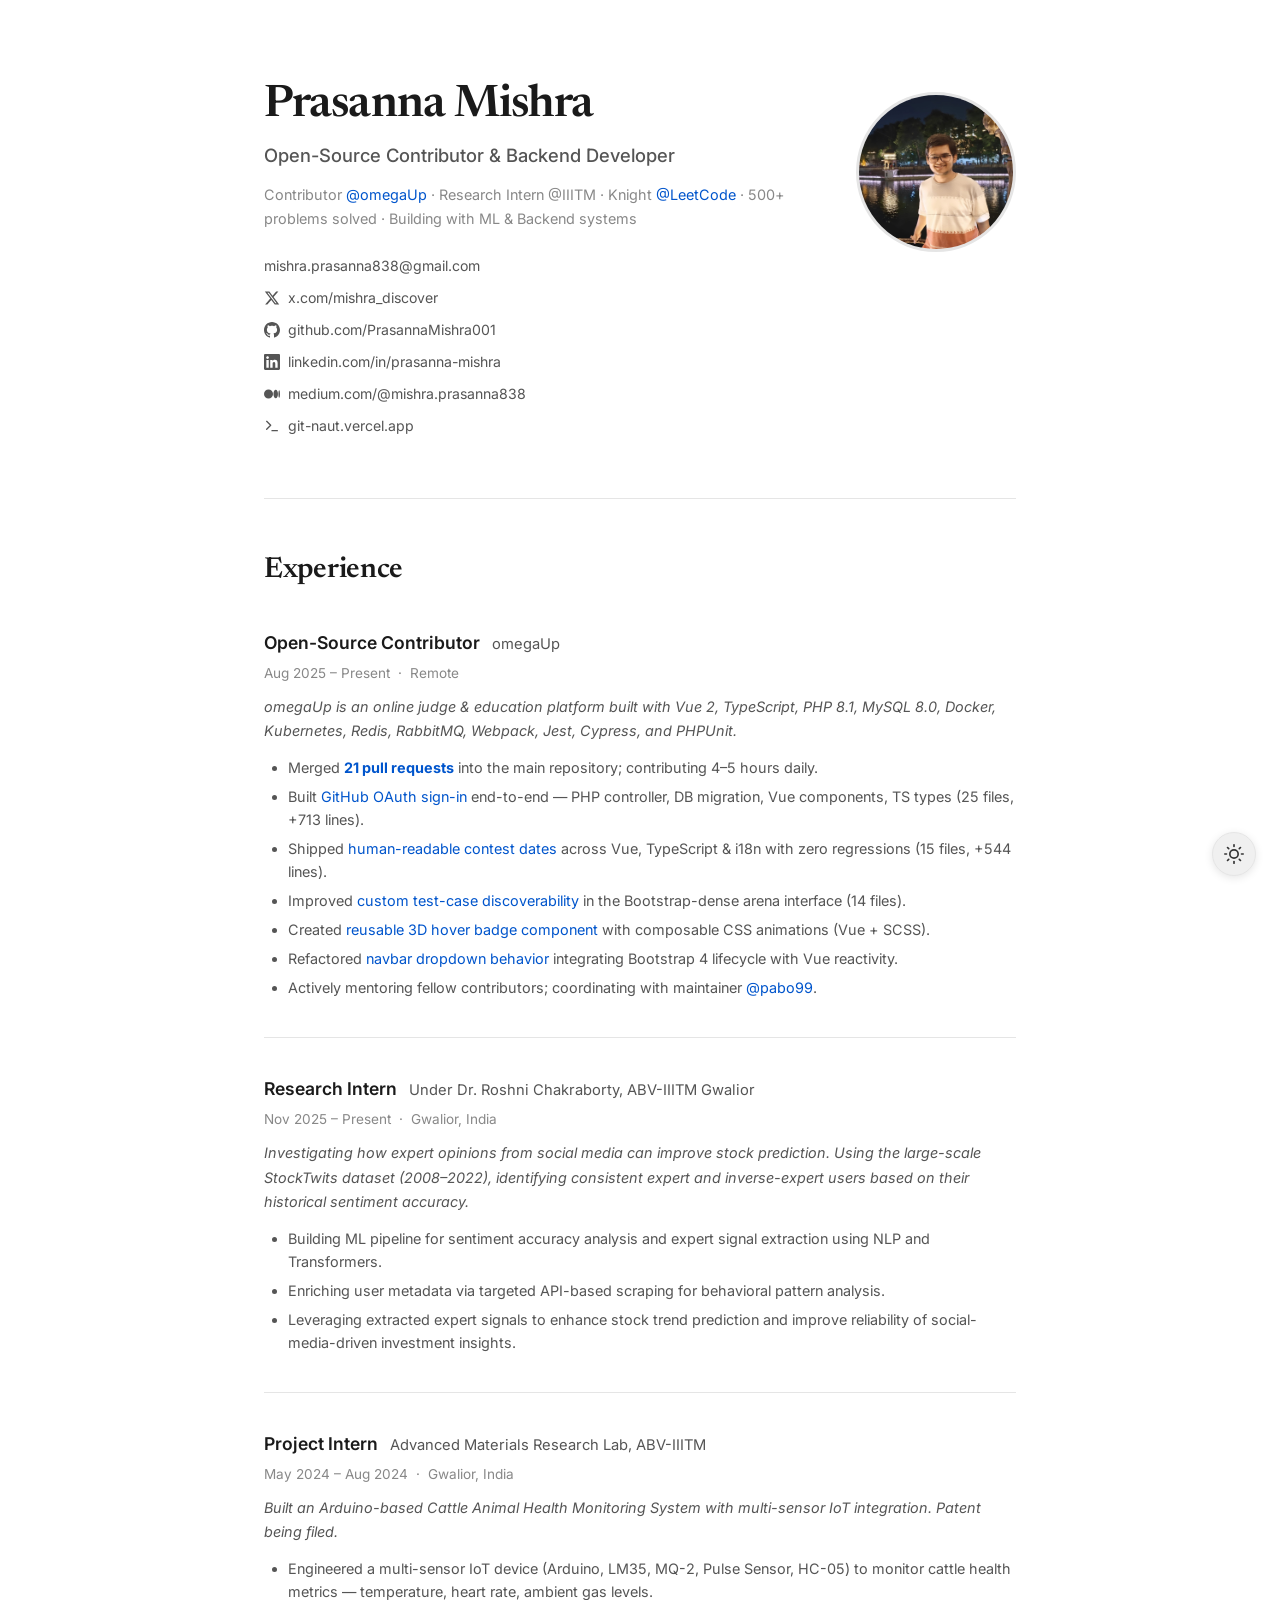
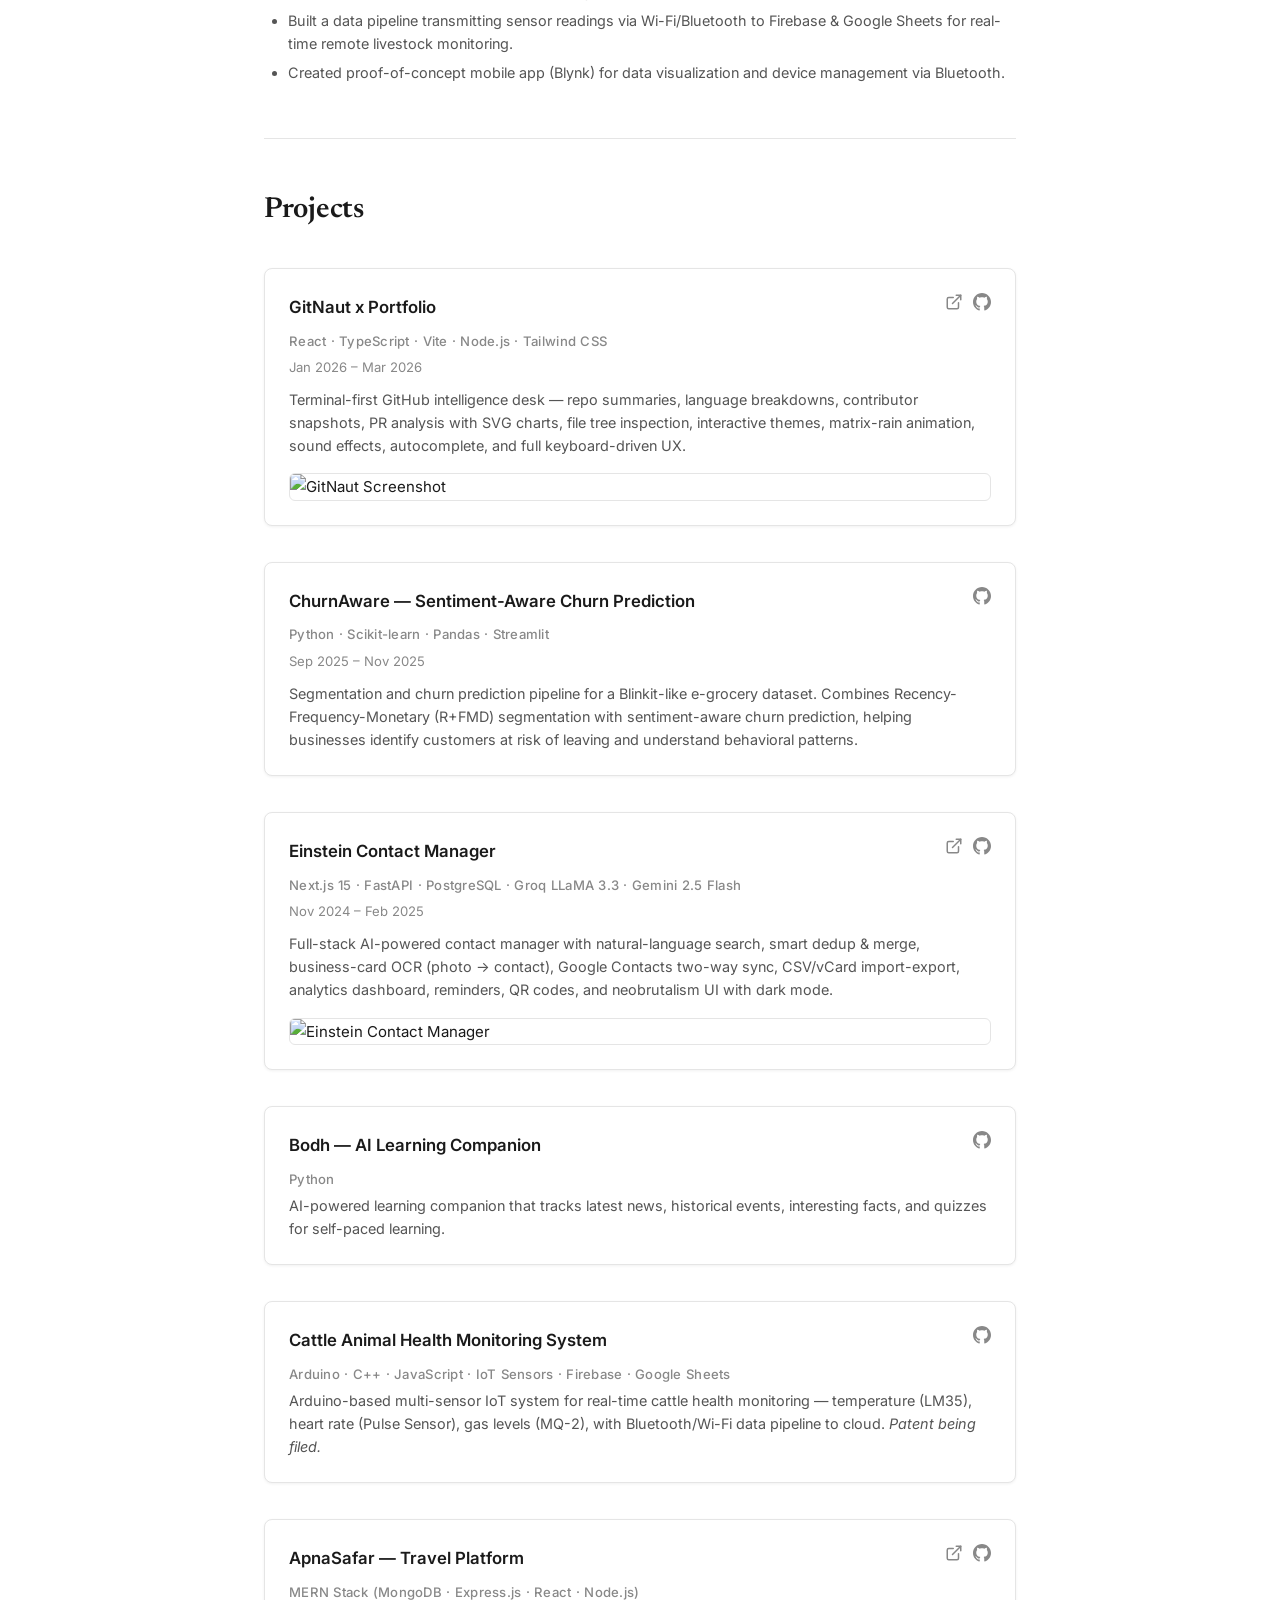
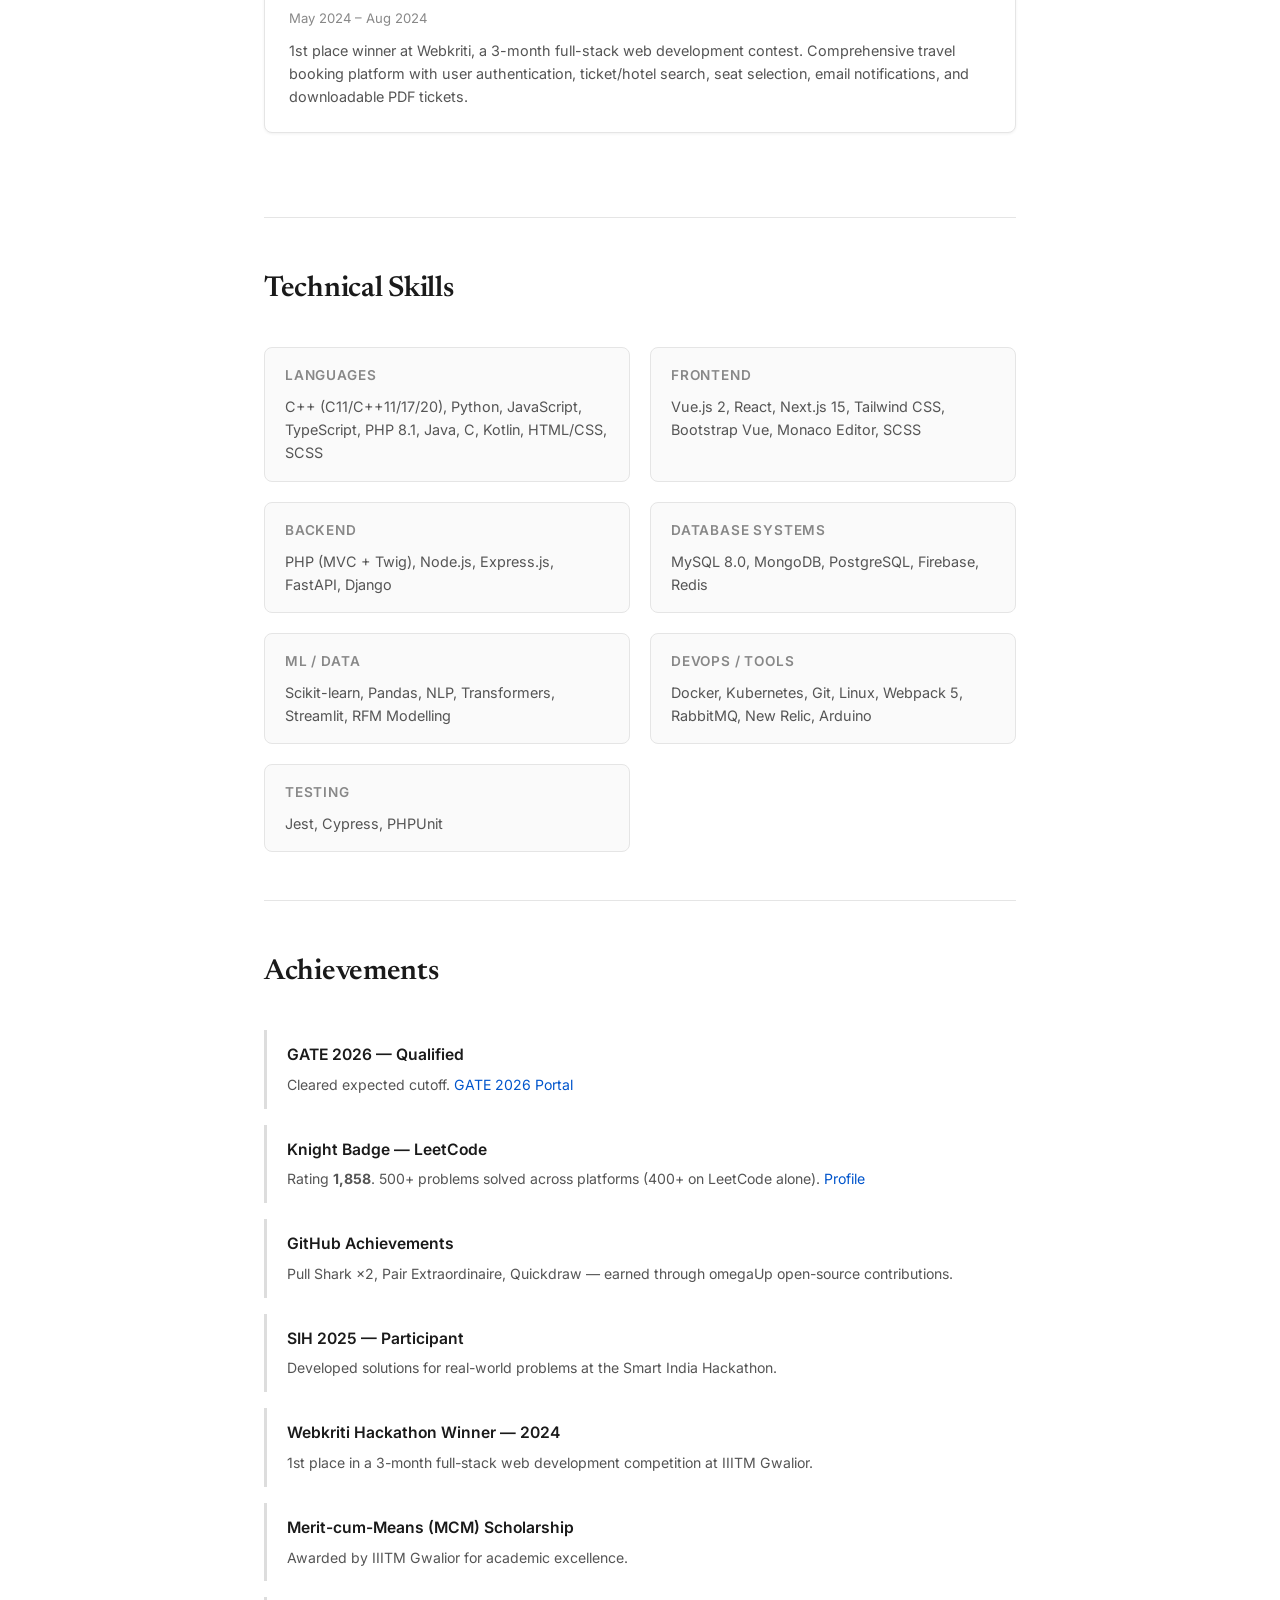
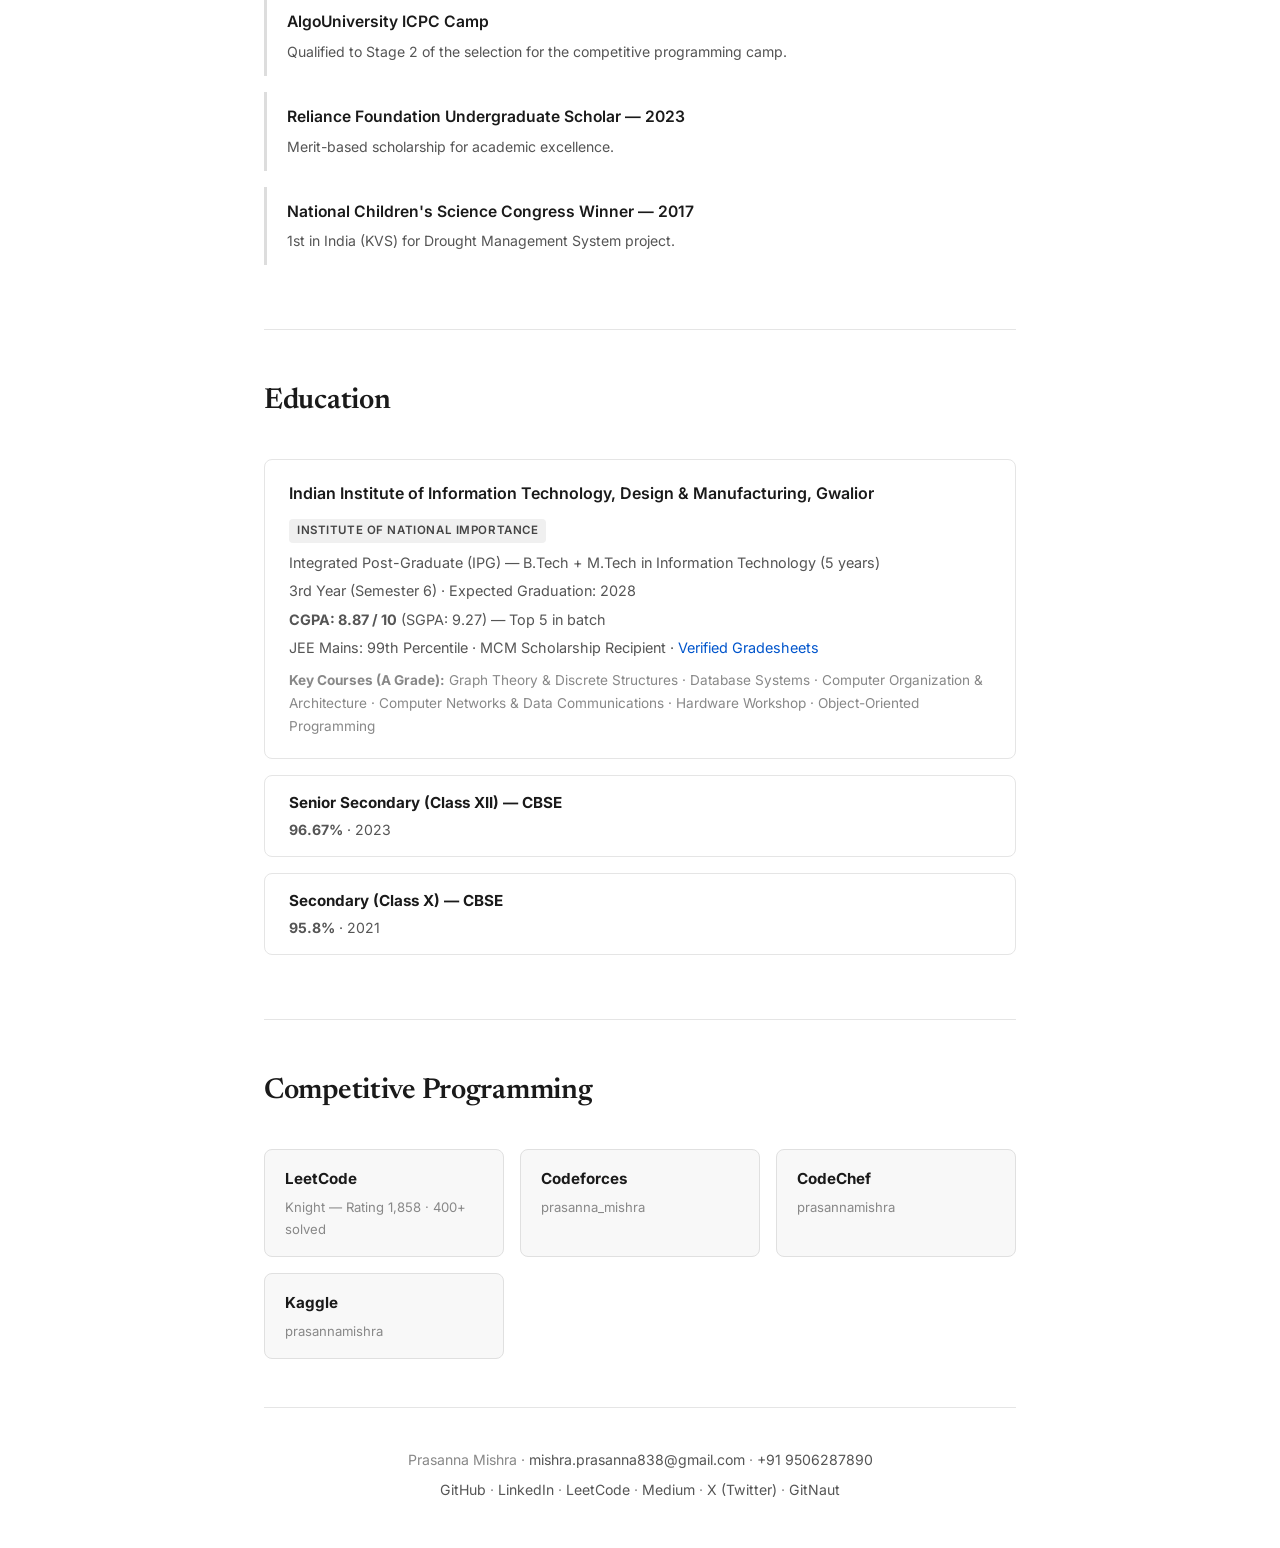
==== index.html @ 4767c463 "Initial commit — personal portfolio site with dark mode" ====
<!DOCTYPE html>
<html lang="en">
<head>
  <meta charset="UTF-8" />
  <meta name="viewport" content="width=device-width, initial-scale=1.0" />
  <title>Prasanna Mishra</title>
  <meta name="description" content="Prasanna Mishra — Open-Source Contributor @omegaUp · Backend & ML · IIITM Gwalior" />
  <meta name="author" content="Prasanna Mishra" />
  <meta property="og:title" content="Prasanna Mishra — Portfolio" />
  <meta property="og:description" content="Open-Source Contributor @omegaUp · Backend & ML · IIITM Gwalior" />
  <meta property="og:type" content="website" />
  <meta property="og:url" content="https://prasannamishra001.github.io/prasannamishra/" />
  <meta name="twitter:card" content="summary" />
  <link rel="icon" type="image/png" sizes="32x32" href="favicon-32.png" />
  <link rel="icon" type="image/png" sizes="256x256" href="favicon.png" />
  <link rel="apple-touch-icon" href="favicon.png" />
  <link rel="preconnect" href="https://fonts.googleapis.com" />
  <link rel="preconnect" href="https://fonts.gstatic.com" crossorigin />
  <link href="https://fonts.googleapis.com/css2?family=Inter:wght@400;500;600;700&family=Newsreader:ital,wght@0,400;0,500;0,600;1,400&display=swap" rel="stylesheet" />
  <link rel="stylesheet" href="style.css" />
</head>
<body>
  <!-- Dark Mode Toggle -->
  <button class="theme-toggle" id="themeToggle" aria-label="Toggle dark mode">
    <svg class="icon-sun" xmlns="http://www.w3.org/2000/svg" width="20" height="20" viewBox="0 0 24 24" fill="none" stroke="currentColor" stroke-width="2" stroke-linecap="round" stroke-linejoin="round"><circle cx="12" cy="12" r="5"/><line x1="12" y1="1" x2="12" y2="3"/><line x1="12" y1="21" x2="12" y2="23"/><line x1="4.22" y1="4.22" x2="5.64" y2="5.64"/><line x1="18.36" y1="18.36" x2="19.78" y2="19.78"/><line x1="1" y1="12" x2="3" y2="12"/><line x1="21" y1="12" x2="23" y2="12"/><line x1="4.22" y1="19.78" x2="5.64" y2="18.36"/><line x1="18.36" y1="5.64" x2="19.78" y2="4.22"/></svg>
    <svg class="icon-moon" xmlns="http://www.w3.org/2000/svg" width="20" height="20" viewBox="0 0 24 24" fill="none" stroke="currentColor" stroke-width="2" stroke-linecap="round" stroke-linejoin="round"><path d="M21 12.79A9 9 0 1 1 11.21 3 7 7 0 0 0 21 12.79z"/></svg>
  </button>

  <main class="container">
    <!-- ===== HERO ===== -->
    <section class="hero">
      <div class="hero-text">
        <h1>Prasanna Mishra</h1>
        <p class="hero-title">Open-Source Contributor &amp; Backend Developer</p>
        <p class="hero-tagline">
          Contributor <a href="https://github.com/omegaup/omegaup" target="_blank">@omegaUp</a> ·
          Research Intern @IIITM ·
          Knight <a href="https://leetcode.com/u/Prasanna_Mishra/" target="_blank">@LeetCode</a> ·
          500+ problems solved ·
          Building with ML &amp; Backend systems
        </p>
        <div class="hero-links">
          <a href="mailto:mishra.prasanna838@gmail.com" class="hero-link">mishra.prasanna838@gmail.com</a>
          <a href="https://x.com/mishra_discover" target="_blank" class="hero-link icon-link">
            <svg xmlns="http://www.w3.org/2000/svg" width="16" height="16" viewBox="0 0 24 24" fill="currentColor"><path d="M18.244 2.25h3.308l-7.227 8.26 8.502 11.24H16.17l-5.214-6.817L4.99 21.75H1.68l7.73-8.835L1.254 2.25H8.08l4.713 6.231zm-1.161 17.52h1.833L7.084 4.126H5.117z"/></svg>
            x.com/mishra_discover
          </a>
          <a href="https://github.com/PrasannaMishra001" target="_blank" class="hero-link icon-link">
            <svg xmlns="http://www.w3.org/2000/svg" width="16" height="16" viewBox="0 0 24 24" fill="currentColor"><path d="M12 0c-6.626 0-12 5.373-12 12 0 5.302 3.438 9.8 8.207 11.387.599.111.793-.261.793-.577v-2.234c-3.338.726-4.033-1.416-4.033-1.416-.546-1.387-1.333-1.756-1.333-1.756-1.089-.745.083-.729.083-.729 1.205.084 1.839 1.237 1.839 1.237 1.07 1.834 2.807 1.304 3.492.997.107-.775.418-1.305.762-1.604-2.665-.305-5.467-1.334-5.467-5.931 0-1.311.469-2.381 1.236-3.221-.124-.303-.535-1.524.117-3.176 0 0 1.008-.322 3.301 1.23.957-.266 1.983-.399 3.003-.404 1.02.005 2.047.138 3.006.404 2.291-1.552 3.297-1.23 3.297-1.23.653 1.653.242 2.874.118 3.176.77.84 1.235 1.911 1.235 3.221 0 4.609-2.807 5.624-5.479 5.921.43.372.823 1.102.823 2.222v3.293c0 .319.192.694.801.576 4.765-1.589 8.199-6.086 8.199-11.386 0-6.627-5.373-12-12-12z"/></svg>
            github.com/PrasannaMishra001
          </a>
          <a href="https://www.linkedin.com/in/prasanna-mishra-871269367" target="_blank" class="hero-link icon-link">
            <svg xmlns="http://www.w3.org/2000/svg" width="16" height="16" viewBox="0 0 24 24" fill="currentColor"><path d="M20.447 20.452h-3.554v-5.569c0-1.328-.027-3.037-1.852-3.037-1.853 0-2.136 1.445-2.136 2.939v5.667H9.351V9h3.414v1.561h.046c.477-.9 1.637-1.85 3.37-1.85 3.601 0 4.267 2.37 4.267 5.455v6.286zM5.337 7.433c-1.144 0-2.063-.926-2.063-2.065 0-1.138.92-2.063 2.063-2.063 1.14 0 2.064.925 2.064 2.063 0 1.139-.925 2.065-2.064 2.065zm1.782 13.019H3.555V9h3.564v11.452zM22.225 0H1.771C.792 0 0 .774 0 1.729v20.542C0 23.227.792 24 1.771 24h20.451C23.2 24 24 23.227 24 22.271V1.729C24 .774 23.2 0 22.222 0h.003z"/></svg>
            linkedin.com/in/prasanna-mishra
          </a>
          <a href="https://medium.com/@mishra.prasanna838" target="_blank" class="hero-link icon-link">
            <svg xmlns="http://www.w3.org/2000/svg" width="16" height="16" viewBox="0 0 24 24" fill="currentColor"><path d="M13.54 12a6.8 6.8 0 01-6.77 6.82A6.8 6.8 0 010 12a6.8 6.8 0 016.77-6.82A6.8 6.8 0 0113.54 12zm7.42 0c0 3.54-1.51 6.42-3.38 6.42-1.87 0-3.39-2.88-3.39-6.42s1.52-6.42 3.39-6.42 3.38 2.88 3.38 6.42M24 12c0 3.17-.53 5.75-1.19 5.75-.66 0-1.19-2.58-1.19-5.75s.53-5.75 1.19-5.75C23.47 6.25 24 8.83 24 12z"/></svg>
            medium.com/@mishra.prasanna838
          </a>
          <a href="https://git-naut.vercel.app/" target="_blank" class="hero-link icon-link">
            <svg xmlns="http://www.w3.org/2000/svg" width="16" height="16" viewBox="0 0 24 24" fill="none" stroke="currentColor" stroke-width="2" stroke-linecap="round" stroke-linejoin="round"><polyline points="4 17 10 11 4 5"/><line x1="12" y1="19" x2="20" y2="19"/></svg>
            git-naut.vercel.app
          </a>
        </div>
      </div>
      <img src="prasanna.jpeg" alt="Prasanna Mishra" class="hero-avatar" />
    </section>

    <!-- ===== EXPERIENCE ===== -->
    <section class="section" id="experience">
      <h2>Experience</h2>

      <div class="exp-card">
        <div class="exp-header">
          <h3>Open-Source Contributor</h3>
          <a href="https://github.com/omegaup/omegaup" target="_blank">omegaUp</a>
        </div>
        <p class="exp-meta">Aug 2025 – Present &nbsp;·&nbsp; Remote</p>
        <p class="exp-desc">omegaUp is an online judge &amp; education platform built with Vue 2, TypeScript, PHP 8.1, MySQL 8.0, Docker, Kubernetes, Redis, RabbitMQ, Webpack, Jest, Cypress, and PHPUnit.</p>
        <ul>
          <li>Merged <a href="https://github.com/omegaup/omegaup/pulls?q=is%3Apr+author%3APrasannaMishra001+is%3Aclosed" target="_blank"><strong>21 pull requests</strong></a> into the main repository; contributing 4–5 hours daily.</li>
          <li>Built <a href="https://github.com/omegaup/omegaup/pull/8794" target="_blank">GitHub OAuth sign-in</a> end-to-end — PHP controller, DB migration, Vue components, TS types (25 files, +713 lines).</li>
          <li>Shipped <a href="https://github.com/omegaup/omegaup/pull/8412" target="_blank">human-readable contest dates</a> across Vue, TypeScript &amp; i18n with zero regressions (15 files, +544 lines).</li>
          <li>Improved <a href="https://github.com/omegaup/omegaup/pull/8959" target="_blank">custom test-case discoverability</a> in the Bootstrap-dense arena interface (14 files).</li>
          <li>Created <a href="https://github.com/omegaup/omegaup/pull/8846" target="_blank">reusable 3D hover badge component</a> with composable CSS animations (Vue + SCSS).</li>
          <li>Refactored <a href="https://github.com/omegaup/omegaup/pull/8599" target="_blank">navbar dropdown behavior</a> integrating Bootstrap 4 lifecycle with Vue reactivity.</li>
          <li>Actively mentoring fellow contributors; coordinating with maintainer <a href="https://github.com/pabo99" target="_blank">@pabo99</a>.</li>
        </ul>
      </div>

      <div class="exp-card">
        <div class="exp-header">
          <h3>Research Intern</h3>
          <a href="https://www.iiitm.ac.in/index.php/en/component/splms/teacher/Roshni" target="_blank">Under Dr. Roshni Chakraborty, ABV-IIITM Gwalior</a>
        </div>
        <p class="exp-meta">Nov 2025 – Present &nbsp;·&nbsp; Gwalior, India</p>
        <p class="exp-desc">Investigating how expert opinions from social media can improve stock prediction. Using the large-scale StockTwits dataset (2008–2022), identifying consistent expert and inverse-expert users based on their historical sentiment accuracy.</p>
        <ul>
          <li>Building ML pipeline for sentiment accuracy analysis and expert signal extraction using NLP and Transformers.</li>
          <li>Enriching user metadata via targeted API-based scraping for behavioral pattern analysis.</li>
          <li>Leveraging extracted expert signals to enhance stock trend prediction and improve reliability of social-media-driven investment insights.</li>
        </ul>
      </div>

      <div class="exp-card">
        <div class="exp-header">
          <h3>Project Intern</h3>
          <span>Advanced Materials Research Lab, ABV-IIITM</span>
        </div>
        <p class="exp-meta">May 2024 – Aug 2024 &nbsp;·&nbsp; Gwalior, India</p>
        <p class="exp-desc">Built an Arduino-based Cattle Animal Health Monitoring System with multi-sensor IoT integration. <em>Patent being filed.</em></p>
        <ul>
          <li>Engineered a multi-sensor IoT device (Arduino, LM35, MQ-2, Pulse Sensor, HC-05) to monitor cattle health metrics — temperature, heart rate, ambient gas levels.</li>
          <li>Built a data pipeline transmitting sensor readings via Wi-Fi/Bluetooth to Firebase &amp; Google Sheets for real-time remote livestock monitoring.</li>
          <li>Created proof-of-concept mobile app (Blynk) for data visualization and device management via Bluetooth.</li>
        </ul>
      </div>
    </section>

    <!-- ===== PROJECTS ===== -->
    <section class="section" id="projects">
      <h2>Projects</h2>

      <div class="project-card">
        <div class="project-header">
          <h3>GitNaut x Portfolio</h3>
          <div class="project-links">
            <a href="https://git-naut.vercel.app/" target="_blank" title="Live Demo">
              <svg xmlns="http://www.w3.org/2000/svg" width="18" height="18" viewBox="0 0 24 24" fill="none" stroke="currentColor" stroke-width="2" stroke-linecap="round" stroke-linejoin="round"><path d="M18 13v6a2 2 0 0 1-2 2H5a2 2 0 0 1-2-2V8a2 2 0 0 1 2-2h6"/><polyline points="15 3 21 3 21 9"/><line x1="10" y1="14" x2="21" y2="3"/></svg>
            </a>
            <a href="https://github.com/PrasannaMishra001/GitNaut" target="_blank" title="Source Code">
              <svg xmlns="http://www.w3.org/2000/svg" width="18" height="18" viewBox="0 0 24 24" fill="currentColor"><path d="M12 0c-6.626 0-12 5.373-12 12 0 5.302 3.438 9.8 8.207 11.387.599.111.793-.261.793-.577v-2.234c-3.338.726-4.033-1.416-4.033-1.416-.546-1.387-1.333-1.756-1.333-1.756-1.089-.745.083-.729.083-.729 1.205.084 1.839 1.237 1.839 1.237 1.07 1.834 2.807 1.304 3.492.997.107-.775.418-1.305.762-1.604-2.665-.305-5.467-1.334-5.467-5.931 0-1.311.469-2.381 1.236-3.221-.124-.303-.535-1.524.117-3.176 0 0 1.008-.322 3.301 1.23.957-.266 1.983-.399 3.003-.404 1.02.005 2.047.138 3.006.404 2.291-1.552 3.297-1.23 3.297-1.23.653 1.653.242 2.874.118 3.176.77.84 1.235 1.911 1.235 3.221 0 4.609-2.807 5.624-5.479 5.921.43.372.823 1.102.823 2.222v3.293c0 .319.192.694.801.576 4.765-1.589 8.199-6.086 8.199-11.386 0-6.627-5.373-12-12-12z"/></svg>
            </a>
          </div>
        </div>
        <p class="project-tech">React · TypeScript · Vite · Node.js · Tailwind CSS</p>
        <p class="project-date">Jan 2026 – Mar 2026</p>
        <p>Terminal-first GitHub intelligence desk — repo summaries, language breakdowns, contributor snapshots, PR analysis with SVG charts, file tree inspection, interactive themes, matrix-rain animation, sound effects, autocomplete, and full keyboard-driven UX.</p>
        <div class="project-preview">
          <img src="https://raw.githubusercontent.com/PrasannaMishra001/GitNaut/main/public/1.png" alt="GitNaut Screenshot" loading="lazy" />
        </div>
      </div>

      <div class="project-card">
        <div class="project-header">
          <h3>ChurnAware — Sentiment-Aware Churn Prediction</h3>
          <div class="project-links">
            <a href="https://github.com/PrasannaMishra001/ChurnAware" target="_blank" title="Source Code">
              <svg xmlns="http://www.w3.org/2000/svg" width="18" height="18" viewBox="0 0 24 24" fill="currentColor"><path d="M12 0c-6.626 0-12 5.373-12 12 0 5.302 3.438 9.8 8.207 11.387.599.111.793-.261.793-.577v-2.234c-3.338.726-4.033-1.416-4.033-1.416-.546-1.387-1.333-1.756-1.333-1.756-1.089-.745.083-.729.083-.729 1.205.084 1.839 1.237 1.839 1.237 1.07 1.834 2.807 1.304 3.492.997.107-.775.418-1.305.762-1.604-2.665-.305-5.467-1.334-5.467-5.931 0-1.311.469-2.381 1.236-3.221-.124-.303-.535-1.524.117-3.176 0 0 1.008-.322 3.301 1.23.957-.266 1.983-.399 3.003-.404 1.02.005 2.047.138 3.006.404 2.291-1.552 3.297-1.23 3.297-1.23.653 1.653.242 2.874.118 3.176.77.84 1.235 1.911 1.235 3.221 0 4.609-2.807 5.624-5.479 5.921.43.372.823 1.102.823 2.222v3.293c0 .319.192.694.801.576 4.765-1.589 8.199-6.086 8.199-11.386 0-6.627-5.373-12-12-12z"/></svg>
            </a>
          </div>
        </div>
        <p class="project-tech">Python · Scikit-learn · Pandas · Streamlit</p>
        <p class="project-date">Sep 2025 – Nov 2025</p>
        <p>Segmentation and churn prediction pipeline for a Blinkit-like e-grocery dataset. Combines Recency-Frequency-Monetary (R+FMD) segmentation with sentiment-aware churn prediction, helping businesses identify customers at risk of leaving and understand behavioral patterns.</p>
      </div>

      <div class="project-card">
        <div class="project-header">
          <h3>Einstein Contact Manager</h3>
          <div class="project-links">
            <a href="https://einstein11.vercel.app/" target="_blank" title="Live Demo">
              <svg xmlns="http://www.w3.org/2000/svg" width="18" height="18" viewBox="0 0 24 24" fill="none" stroke="currentColor" stroke-width="2" stroke-linecap="round" stroke-linejoin="round"><path d="M18 13v6a2 2 0 0 1-2 2H5a2 2 0 0 1-2-2V8a2 2 0 0 1 2-2h6"/><polyline points="15 3 21 3 21 9"/><line x1="10" y1="14" x2="21" y2="3"/></svg>
            </a>
            <a href="https://github.com/PrasannaMishra001/einstein-contact-manager" target="_blank" title="Source Code">
              <svg xmlns="http://www.w3.org/2000/svg" width="18" height="18" viewBox="0 0 24 24" fill="currentColor"><path d="M12 0c-6.626 0-12 5.373-12 12 0 5.302 3.438 9.8 8.207 11.387.599.111.793-.261.793-.577v-2.234c-3.338.726-4.033-1.416-4.033-1.416-.546-1.387-1.333-1.756-1.333-1.756-1.089-.745.083-.729.083-.729 1.205.084 1.839 1.237 1.839 1.237 1.07 1.834 2.807 1.304 3.492.997.107-.775.418-1.305.762-1.604-2.665-.305-5.467-1.334-5.467-5.931 0-1.311.469-2.381 1.236-3.221-.124-.303-.535-1.524.117-3.176 0 0 1.008-.322 3.301 1.23.957-.266 1.983-.399 3.003-.404 1.02.005 2.047.138 3.006.404 2.291-1.552 3.297-1.23 3.297-1.23.653 1.653.242 2.874.118 3.176.77.84 1.235 1.911 1.235 3.221 0 4.609-2.807 5.624-5.479 5.921.43.372.823 1.102.823 2.222v3.293c0 .319.192.694.801.576 4.765-1.589 8.199-6.086 8.199-11.386 0-6.627-5.373-12-12-12z"/></svg>
            </a>
          </div>
        </div>
        <p class="project-tech">Next.js 15 · FastAPI · PostgreSQL · Groq LLaMA 3.3 · Gemini 2.5 Flash</p>
        <p class="project-date">Nov 2024 – Feb 2025</p>
        <p>Full-stack AI-powered contact manager with natural-language search, smart dedup &amp; merge, business-card OCR (photo → contact), Google Contacts two-way sync, CSV/vCard import-export, analytics dashboard, reminders, QR codes, and neobrutalism UI with dark mode.</p>
        <div class="project-preview">
          <img src="https://raw.githubusercontent.com/PrasannaMishra001/einstein-contact-manager/main/pic.png" alt="Einstein Contact Manager" loading="lazy" />
        </div>
      </div>

      <div class="project-card">
        <div class="project-header">
          <h3>Bodh — AI Learning Companion</h3>
          <div class="project-links">
            <a href="https://github.com/PrasannaMishra001/Bodh" target="_blank" title="Source Code">
              <svg xmlns="http://www.w3.org/2000/svg" width="18" height="18" viewBox="0 0 24 24" fill="currentColor"><path d="M12 0c-6.626 0-12 5.373-12 12 0 5.302 3.438 9.8 8.207 11.387.599.111.793-.261.793-.577v-2.234c-3.338.726-4.033-1.416-4.033-1.416-.546-1.387-1.333-1.756-1.333-1.756-1.089-.745.083-.729.083-.729 1.205.084 1.839 1.237 1.839 1.237 1.07 1.834 2.807 1.304 3.492.997.107-.775.418-1.305.762-1.604-2.665-.305-5.467-1.334-5.467-5.931 0-1.311.469-2.381 1.236-3.221-.124-.303-.535-1.524.117-3.176 0 0 1.008-.322 3.301 1.23.957-.266 1.983-.399 3.003-.404 1.02.005 2.047.138 3.006.404 2.291-1.552 3.297-1.23 3.297-1.23.653 1.653.242 2.874.118 3.176.77.84 1.235 1.911 1.235 3.221 0 4.609-2.807 5.624-5.479 5.921.43.372.823 1.102.823 2.222v3.293c0 .319.192.694.801.576 4.765-1.589 8.199-6.086 8.199-11.386 0-6.627-5.373-12-12-12z"/></svg>
            </a>
          </div>
        </div>
        <p class="project-tech">Python</p>
        <p>AI-powered learning companion that tracks latest news, historical events, interesting facts, and quizzes for self-paced learning.</p>
      </div>

      <div class="project-card">
        <div class="project-header">
          <h3>Cattle Animal Health Monitoring System</h3>
          <div class="project-links">
            <a href="https://github.com/PrasannaMishra001/Cattle-Animal-Health-Tracking-System" target="_blank" title="Source Code">
              <svg xmlns="http://www.w3.org/2000/svg" width="18" height="18" viewBox="0 0 24 24" fill="currentColor"><path d="M12 0c-6.626 0-12 5.373-12 12 0 5.302 3.438 9.8 8.207 11.387.599.111.793-.261.793-.577v-2.234c-3.338.726-4.033-1.416-4.033-1.416-.546-1.387-1.333-1.756-1.333-1.756-1.089-.745.083-.729.083-.729 1.205.084 1.839 1.237 1.839 1.237 1.07 1.834 2.807 1.304 3.492.997.107-.775.418-1.305.762-1.604-2.665-.305-5.467-1.334-5.467-5.931 0-1.311.469-2.381 1.236-3.221-.124-.303-.535-1.524.117-3.176 0 0 1.008-.322 3.301 1.23.957-.266 1.983-.399 3.003-.404 1.02.005 2.047.138 3.006.404 2.291-1.552 3.297-1.23 3.297-1.23.653 1.653.242 2.874.118 3.176.77.84 1.235 1.911 1.235 3.221 0 4.609-2.807 5.624-5.479 5.921.43.372.823 1.102.823 2.222v3.293c0 .319.192.694.801.576 4.765-1.589 8.199-6.086 8.199-11.386 0-6.627-5.373-12-12-12z"/></svg>
            </a>
          </div>
        </div>
        <p class="project-tech">Arduino · C++ · JavaScript · IoT Sensors · Firebase · Google Sheets</p>
        <p>Arduino-based multi-sensor IoT system for real-time cattle health monitoring — temperature (LM35), heart rate (Pulse Sensor), gas levels (MQ-2), with Bluetooth/Wi-Fi data pipeline to cloud. <em>Patent being filed.</em></p>
      </div>

      <div class="project-card">
        <div class="project-header">
          <h3>ApnaSafar — Travel Platform</h3>
          <div class="project-links">
            <a href="https://frontend-drab-zeta-69.vercel.app/" target="_blank" title="Live Demo">
              <svg xmlns="http://www.w3.org/2000/svg" width="18" height="18" viewBox="0 0 24 24" fill="none" stroke="currentColor" stroke-width="2" stroke-linecap="round" stroke-linejoin="round"><path d="M18 13v6a2 2 0 0 1-2 2H5a2 2 0 0 1-2-2V8a2 2 0 0 1 2-2h6"/><polyline points="15 3 21 3 21 9"/><line x1="10" y1="14" x2="21" y2="3"/></svg>
            </a>
            <a href="https://github.com/ApnaSafar/frontend" target="_blank" title="Source Code">
              <svg xmlns="http://www.w3.org/2000/svg" width="18" height="18" viewBox="0 0 24 24" fill="currentColor"><path d="M12 0c-6.626 0-12 5.373-12 12 0 5.302 3.438 9.8 8.207 11.387.599.111.793-.261.793-.577v-2.234c-3.338.726-4.033-1.416-4.033-1.416-.546-1.387-1.333-1.756-1.333-1.756-1.089-.745.083-.729.083-.729 1.205.084 1.839 1.237 1.839 1.237 1.07 1.834 2.807 1.304 3.492.997.107-.775.418-1.305.762-1.604-2.665-.305-5.467-1.334-5.467-5.931 0-1.311.469-2.381 1.236-3.221-.124-.303-.535-1.524.117-3.176 0 0 1.008-.322 3.301 1.23.957-.266 1.983-.399 3.003-.404 1.02.005 2.047.138 3.006.404 2.291-1.552 3.297-1.23 3.297-1.23.653 1.653.242 2.874.118 3.176.77.84 1.235 1.911 1.235 3.221 0 4.609-2.807 5.624-5.479 5.921.43.372.823 1.102.823 2.222v3.293c0 .319.192.694.801.576 4.765-1.589 8.199-6.086 8.199-11.386 0-6.627-5.373-12-12-12z"/></svg>
            </a>
          </div>
        </div>
        <p class="project-tech">MERN Stack (MongoDB · Express.js · React · Node.js)</p>
        <p class="project-date">May 2024 – Aug 2024</p>
        <p>1st place winner at Webkriti, a 3-month full-stack web development contest. Comprehensive travel booking platform with user authentication, ticket/hotel search, seat selection, email notifications, and downloadable PDF tickets.</p>
      </div>
    </section>

    <!-- ===== TECHNICAL SKILLS ===== -->
    <section class="section" id="skills">
      <h2>Technical Skills</h2>
      <div class="skills-grid">
        <div class="skills-category">
          <h3>Languages</h3>
          <p>C++ (C11/C++11/17/20), Python, JavaScript, TypeScript, PHP 8.1, Java, C, Kotlin, HTML/CSS, SCSS</p>
        </div>
        <div class="skills-category">
          <h3>Frontend</h3>
          <p>Vue.js 2, React, Next.js 15, Tailwind CSS, Bootstrap Vue, Monaco Editor, SCSS</p>
        </div>
        <div class="skills-category">
          <h3>Backend</h3>
          <p>PHP (MVC + Twig), Node.js, Express.js, FastAPI, Django</p>
        </div>
        <div class="skills-category">
          <h3>Database Systems</h3>
          <p>MySQL 8.0, MongoDB, PostgreSQL, Firebase, Redis</p>
        </div>
        <div class="skills-category">
          <h3>ML / Data</h3>
          <p>Scikit-learn, Pandas, NLP, Transformers, Streamlit, RFM Modelling</p>
        </div>
        <div class="skills-category">
          <h3>DevOps / Tools</h3>
          <p>Docker, Kubernetes, Git, Linux, Webpack 5, RabbitMQ, New Relic, Arduino</p>
        </div>
        <div class="skills-category">
          <h3>Testing</h3>
          <p>Jest, Cypress, PHPUnit</p>
        </div>
      </div>
    </section>

    <!-- ===== ACHIEVEMENTS ===== -->
    <section class="section" id="achievements">
      <h2>Achievements</h2>

      <div class="achievement-card">
        <h3>GATE 2026 — Qualified</h3>
        <p>Cleared expected cutoff. <a href="https://gate2026.iitg.ac.in/" target="_blank">GATE 2026 Portal</a></p>
      </div>

      <div class="achievement-card">
        <h3>Knight Badge — LeetCode</h3>
        <p>Rating <strong>1,858</strong>. 500+ problems solved across platforms (400+ on LeetCode alone). <a href="https://leetcode.com/u/Prasanna_Mishra/" target="_blank">Profile</a></p>
      </div>

      <div class="achievement-card">
        <h3>GitHub Achievements</h3>
        <p>Pull Shark ×2, Pair Extraordinaire, Quickdraw — earned through omegaUp open-source contributions.</p>
      </div>

      <div class="achievement-card">
        <h3>SIH 2025 — Participant</h3>
        <p>Developed solutions for real-world problems at the Smart India Hackathon.</p>
      </div>

      <div class="achievement-card">
        <h3>Webkriti Hackathon Winner — 2024</h3>
        <p>1st place in a 3-month full-stack web development competition at IIITM Gwalior.</p>
      </div>

      <div class="achievement-card">
        <h3>Merit-cum-Means (MCM) Scholarship</h3>
        <p>Awarded by IIITM Gwalior for academic excellence.</p>
      </div>

      <div class="achievement-card">
        <h3>AlgoUniversity ICPC Camp</h3>
        <p>Qualified to Stage 2 of the selection for the competitive programming camp.</p>
      </div>

      <div class="achievement-card">
        <h3>Reliance Foundation Undergraduate Scholar — 2023</h3>
        <p>Merit-based scholarship for academic excellence.</p>
      </div>

      <div class="achievement-card">
        <h3>National Children's Science Congress Winner — 2017</h3>
        <p>1st in India (KVS) for Drought Management System project.</p>
      </div>
    </section>

    <!-- ===== EDUCATION ===== -->
    <section class="section" id="education">
      <h2>Education</h2>
      <div class="edu-card">
        <div class="edu-header">
          <h3>Indian Institute of Information Technology, Design &amp; Manufacturing, Gwalior</h3>
          <span class="edu-badge">Institute of National Importance</span>
        </div>
        <p class="edu-degree">Integrated Post-Graduate (IPG) — B.Tech + M.Tech in Information Technology (5 years)</p>
        <p class="edu-meta">3rd Year (Semester 6) · Expected Graduation: 2028</p>
        <p><strong>CGPA: 8.87 / 10</strong> (SGPA: 9.27) — Top 5 in batch</p>
        <p>JEE Mains: 99th Percentile · MCM Scholarship Recipient · <a href="https://drive.google.com/drive/folders/1S1DK5RQ554cfmcy-5H6tFfmkBwR3zL5v?usp=sharing" target="_blank">Verified Gradesheets</a></p>
        <p class="edu-courses"><strong>Key Courses (A Grade):</strong> Graph Theory &amp; Discrete Structures · Database Systems · Computer Organization &amp; Architecture · Computer Networks &amp; Data Communications · Hardware Workshop · Object-Oriented Programming</p>
      </div>
      <div class="edu-card edu-small">
        <h3>Senior Secondary (Class XII) — CBSE</h3>
        <p><strong>96.67%</strong> · 2023</p>
      </div>
      <div class="edu-card edu-small">
        <h3>Secondary (Class X) — CBSE</h3>
        <p><strong>95.8%</strong> · 2021</p>
      </div>
    </section>

    <!-- ===== COMPETITIVE PROGRAMMING ===== -->
    <section class="section" id="competitive">
      <h2>Competitive Programming</h2>
      <div class="cp-grid">
        <a href="https://leetcode.com/u/Prasanna_Mishra/" target="_blank" class="cp-card">
          <strong>LeetCode</strong>
          <span>Knight — Rating 1,858 · 400+ solved</span>
        </a>
        <a href="https://codeforces.com/profile/prasanna_mishra" target="_blank" class="cp-card">
          <strong>Codeforces</strong>
          <span>prasanna_mishra</span>
        </a>
        <a href="https://www.codechef.com/users/prasannamishra" target="_blank" class="cp-card">
          <strong>CodeChef</strong>
          <span>prasannamishra</span>
        </a>
        <a href="https://www.kaggle.com/prasannamishra" target="_blank" class="cp-card">
          <strong>Kaggle</strong>
          <span>prasannamishra</span>
        </a>
      </div>
    </section>

    <!-- ===== FOOTER ===== -->
    <footer class="footer">
      <p>Prasanna Mishra · <a href="mailto:mishra.prasanna838@gmail.com">mishra.prasanna838@gmail.com</a> · <a href="tel:+919506287890">+91 9506287890</a></p>
      <p class="footer-sub">
        <a href="https://github.com/PrasannaMishra001" target="_blank">GitHub</a> ·
        <a href="https://www.linkedin.com/in/prasanna-mishra-871269367" target="_blank">LinkedIn</a> ·
        <a href="https://leetcode.com/u/Prasanna_Mishra/" target="_blank">LeetCode</a> ·
        <a href="https://medium.com/@mishra.prasanna838" target="_blank">Medium</a> ·
        <a href="https://x.com/mishra_discover" target="_blank">X (Twitter)</a> ·
        <a href="https://git-naut.vercel.app/" target="_blank">GitNaut</a>
      </p>
    </footer>
  </main>

  <script src="theme.js"></script>
</body>
</html>
---- style.css ----
/* ===== RESET & BASE ===== */
*, *::before, *::after { box-sizing: border-box; margin: 0; padding: 0; }

:root {
  --bg: #ffffff;
  --bg-alt: #f9f9f9;
  --text: #1a1a1a;
  --text-secondary: #555;
  --text-muted: #888;
  --accent: #1a1a1a;
  --link: #0055cc;
  --link-hover: #003399;
  --border: #e5e5e5;
  --card-bg: #ffffff;
  --card-shadow: 0 1px 3px rgba(0,0,0,0.06);
  --card-hover-shadow: 0 4px 12px rgba(0,0,0,0.08);
  --tag-bg: #f0f0f0;
  --tag-text: #444;
  --hero-gradient: linear-gradient(135deg, #f8f8f8 0%, #ffffff 100%);
  --skill-bg: #fafafa;
  --cp-bg: #f8f8f8;
  --cp-border: #e0e0e0;
  --toggle-bg: #f0f0f0;
  --toggle-text: #333;
  --achievement-border-left: #ddd;
  --code-bg: #f5f5f5;
}

[data-theme="dark"] {
  --bg: #0d1117;
  --bg-alt: #161b22;
  --text: #e6edf3;
  --text-secondary: #9da5b0;
  --text-muted: #6e7681;
  --accent: #e6edf3;
  --link: #58a6ff;
  --link-hover: #79c0ff;
  --border: #30363d;
  --card-bg: #161b22;
  --card-shadow: 0 1px 3px rgba(0,0,0,0.3);
  --card-hover-shadow: 0 4px 12px rgba(0,0,0,0.4);
  --tag-bg: #21262d;
  --tag-text: #9da5b0;
  --hero-gradient: linear-gradient(135deg, #0d1117 0%, #161b22 100%);
  --skill-bg: #161b22;
  --cp-bg: #161b22;
  --cp-border: #30363d;
  --toggle-bg: #21262d;
  --toggle-text: #e6edf3;
  --achievement-border-left: #30363d;
  --code-bg: #1c2128;
}

html {
  scroll-behavior: smooth;
  -webkit-text-size-adjust: 100%;
}

body {
  font-family: 'Inter', -apple-system, BlinkMacSystemFont, 'Segoe UI', sans-serif;
  font-size: 15px;
  line-height: 1.7;
  color: var(--text);
  background: var(--bg);
  transition: background 0.3s ease, color 0.3s ease;
}

a {
  color: var(--link);
  text-decoration: none;
  transition: color 0.2s;
}
a:hover { color: var(--link-hover); text-decoration: underline; }

img { max-width: 100%; height: auto; display: block; }

/* ===== THEME TOGGLE ===== */
.theme-toggle {
  position: fixed;
  bottom: 24px;
  right: 24px;
  z-index: 1000;
  width: 44px;
  height: 44px;
  border-radius: 50%;
  border: 1px solid var(--border);
  background: var(--toggle-bg);
  color: var(--toggle-text);
  cursor: pointer;
  display: flex;
  align-items: center;
  justify-content: center;
  transition: all 0.3s ease;
  box-shadow: 0 2px 8px rgba(0,0,0,0.1);
}
.theme-toggle:hover {
  transform: scale(1.1);
  box-shadow: 0 4px 16px rgba(0,0,0,0.15);
}
.icon-sun, .icon-moon { transition: opacity 0.3s; }
.icon-moon { display: none; }
[data-theme="dark"] .icon-sun { display: none; }
[data-theme="dark"] .icon-moon { display: block; }

/* ===== CONTAINER ===== */
.container {
  max-width: 800px;
  margin: 0 auto;
  padding: 0 24px;
}

/* ===== HERO ===== */
.hero {
  display: flex;
  align-items: flex-start;
  gap: 40px;
  padding: 80px 0 60px;
  border-bottom: 1px solid var(--border);
}

.hero-text { flex: 1; }

.hero-text h1 {
  font-family: 'Newsreader', Georgia, 'Times New Roman', serif;
  font-size: 2.8rem;
  font-weight: 600;
  line-height: 1.15;
  letter-spacing: -0.02em;
  color: var(--accent);
  margin-bottom: 8px;
}

.hero-title {
  font-size: 1.15rem;
  font-weight: 500;
  color: var(--text-secondary);
  margin-bottom: 12px;
}

.hero-tagline {
  font-size: 0.9rem;
  color: var(--text-muted);
  line-height: 1.65;
  margin-bottom: 24px;
}

.hero-links {
  display: flex;
  flex-direction: column;
  gap: 8px;
}

.hero-link {
  display: inline-flex;
  align-items: center;
  gap: 8px;
  font-size: 0.88rem;
  color: var(--text-secondary);
  transition: color 0.2s;
}
.hero-link:hover { color: var(--link); text-decoration: none; }
.hero-link svg { flex-shrink: 0; }

.hero-avatar {
  width: 160px;
  height: 160px;
  border-radius: 50%;
  object-fit: cover;
  border: 3px solid var(--border);
  flex-shrink: 0;
  margin-top: 12px;
}

/* ===== SECTIONS ===== */
.section {
  padding: 48px 0;
  border-bottom: 1px solid var(--border);
}

.section h2 {
  font-family: 'Newsreader', Georgia, serif;
  font-size: 1.8rem;
  font-weight: 600;
  letter-spacing: -0.01em;
  color: var(--accent);
  margin-bottom: 32px;
}

/* ===== EXPERIENCE CARDS ===== */
.exp-card {
  margin-bottom: 36px;
  padding-bottom: 32px;
  border-bottom: 1px solid var(--border);
}
.exp-card:last-child { border-bottom: none; margin-bottom: 0; padding-bottom: 0; }

.exp-header {
  display: flex;
  align-items: baseline;
  gap: 12px;
  flex-wrap: wrap;
  margin-bottom: 4px;
}

.exp-header h3 {
  font-size: 1.1rem;
  font-weight: 600;
  color: var(--text);
}

.exp-header a, .exp-header span {
  font-size: 0.92rem;
  color: var(--text-secondary);
}

.exp-meta {
  font-size: 0.85rem;
  color: var(--text-muted);
  margin-bottom: 10px;
}

.exp-desc {
  font-size: 0.9rem;
  color: var(--text-secondary);
  margin-bottom: 12px;
  font-style: italic;
}

.exp-card ul {
  list-style: disc;
  padding-left: 24px;
}
.exp-card li {
  font-size: 0.9rem;
  color: var(--text-secondary);
  margin-bottom: 6px;
  line-height: 1.6;
}
.exp-card li a { color: var(--link); }

/* ===== PROJECT CARDS ===== */
.project-card {
  margin-bottom: 36px;
  padding: 24px;
  border: 1px solid var(--border);
  border-radius: 8px;
  background: var(--card-bg);
  box-shadow: var(--card-shadow);
  transition: box-shadow 0.3s, background 0.3s;
}
.project-card:hover { box-shadow: var(--card-hover-shadow); }

.project-header {
  display: flex;
  justify-content: space-between;
  align-items: flex-start;
  margin-bottom: 8px;
}

.project-header h3 {
  font-size: 1.05rem;
  font-weight: 600;
  color: var(--text);
  flex: 1;
}

.project-links {
  display: flex;
  gap: 10px;
  flex-shrink: 0;
}
.project-links a {
  color: var(--text-muted);
  transition: color 0.2s;
}
.project-links a:hover { color: var(--link); }

.project-tech {
  font-size: 0.82rem;
  color: var(--text-muted);
  margin-bottom: 4px;
  font-weight: 500;
  letter-spacing: 0.02em;
}

.project-date {
  font-size: 0.82rem;
  color: var(--text-muted);
  margin-bottom: 10px;
}

.project-card > p:last-of-type {
  font-size: 0.9rem;
  color: var(--text-secondary);
  line-height: 1.6;
}

.project-preview {
  margin-top: 16px;
  border-radius: 6px;
  overflow: hidden;
  border: 1px solid var(--border);
}
.project-preview img {
  width: 100%;
  display: block;
}

/* ===== SKILLS ===== */
.skills-grid {
  display: grid;
  grid-template-columns: repeat(auto-fit, minmax(280px, 1fr));
  gap: 20px;
}

.skills-category {
  padding: 16px 20px;
  background: var(--skill-bg);
  border: 1px solid var(--border);
  border-radius: 8px;
  transition: background 0.3s;
}

.skills-category h3 {
  font-size: 0.85rem;
  font-weight: 600;
  text-transform: uppercase;
  letter-spacing: 0.06em;
  color: var(--text-muted);
  margin-bottom: 8px;
}

.skills-category p {
  font-size: 0.9rem;
  color: var(--text-secondary);
  line-height: 1.6;
}

/* ===== ACHIEVEMENTS ===== */
.achievement-card {
  padding: 12px 0 12px 20px;
  margin-bottom: 16px;
  border-left: 3px solid var(--achievement-border-left);
  transition: border-color 0.2s;
}
.achievement-card:hover { border-left-color: var(--link); }

.achievement-card h3 {
  font-size: 0.98rem;
  font-weight: 600;
  color: var(--text);
  margin-bottom: 4px;
}

.achievement-card p {
  font-size: 0.88rem;
  color: var(--text-secondary);
}

/* ===== EDUCATION ===== */
.edu-card {
  padding: 20px 24px;
  margin-bottom: 16px;
  border: 1px solid var(--border);
  border-radius: 8px;
  background: var(--card-bg);
  transition: background 0.3s;
}

.edu-header {
  display: flex;
  align-items: center;
  gap: 12px;
  flex-wrap: wrap;
  margin-bottom: 8px;
}

.edu-header h3 {
  font-size: 1rem;
  font-weight: 600;
  color: var(--text);
}

.edu-badge {
  font-size: 0.72rem;
  font-weight: 600;
  text-transform: uppercase;
  letter-spacing: 0.05em;
  padding: 2px 8px;
  border-radius: 4px;
  background: var(--tag-bg);
  color: var(--tag-text);
}

.edu-degree {
  font-size: 0.9rem;
  color: var(--text-secondary);
  margin-bottom: 4px;
}

.edu-meta {
  font-size: 0.85rem;
  color: var(--text-muted);
  margin-bottom: 8px;
}

.edu-card p { font-size: 0.9rem; color: var(--text-secondary); margin-bottom: 4px; }
.edu-card p:last-child { margin-bottom: 0; }

.edu-courses {
  margin-top: 8px;
  font-size: 0.85rem !important;
  color: var(--text-muted) !important;
}

.edu-small {
  padding: 14px 24px;
}
.edu-small h3 { font-size: 0.95rem; margin-bottom: 2px; }
.edu-small p { font-size: 0.88rem; margin-bottom: 0; }

/* ===== COMPETITIVE PROGRAMMING ===== */
.cp-grid {
  display: grid;
  grid-template-columns: repeat(auto-fit, minmax(200px, 1fr));
  gap: 16px;
}

.cp-card {
  display: flex;
  flex-direction: column;
  gap: 4px;
  padding: 16px 20px;
  border: 1px solid var(--cp-border);
  border-radius: 8px;
  background: var(--cp-bg);
  color: var(--text);
  transition: all 0.2s;
  text-decoration: none;
}
.cp-card:hover {
  border-color: var(--link);
  text-decoration: none;
  box-shadow: var(--card-hover-shadow);
}
.cp-card strong { font-size: 0.95rem; color: var(--text); }
.cp-card span { font-size: 0.82rem; color: var(--text-muted); }

/* ===== FOOTER ===== */
.footer {
  padding: 40px 0;
  text-align: center;
}
.footer p {
  font-size: 0.88rem;
  color: var(--text-muted);
  margin-bottom: 6px;
}
.footer a { color: var(--text-secondary); }
.footer a:hover { color: var(--link); }
.footer-sub { font-size: 0.82rem; }

/* ===== RESPONSIVE ===== */
@media (max-width: 640px) {
  .hero {
    flex-direction: column-reverse;
    align-items: center;
    text-align: center;
    gap: 24px;
    padding: 48px 0 40px;
  }
  .hero-text h1 { font-size: 2rem; }
  .hero-avatar { width: 120px; height: 120px; }
  .hero-links { align-items: center; }
  .section h2 { font-size: 1.5rem; }
  .project-card { padding: 16px; }
  .skills-grid { grid-template-columns: 1fr; }
  .cp-grid { grid-template-columns: 1fr; }
  .exp-header { flex-direction: column; gap: 2px; }
  .edu-header { flex-direction: column; gap: 4px; }
  .theme-toggle { bottom: 16px; right: 16px; width: 40px; height: 40px; }
}
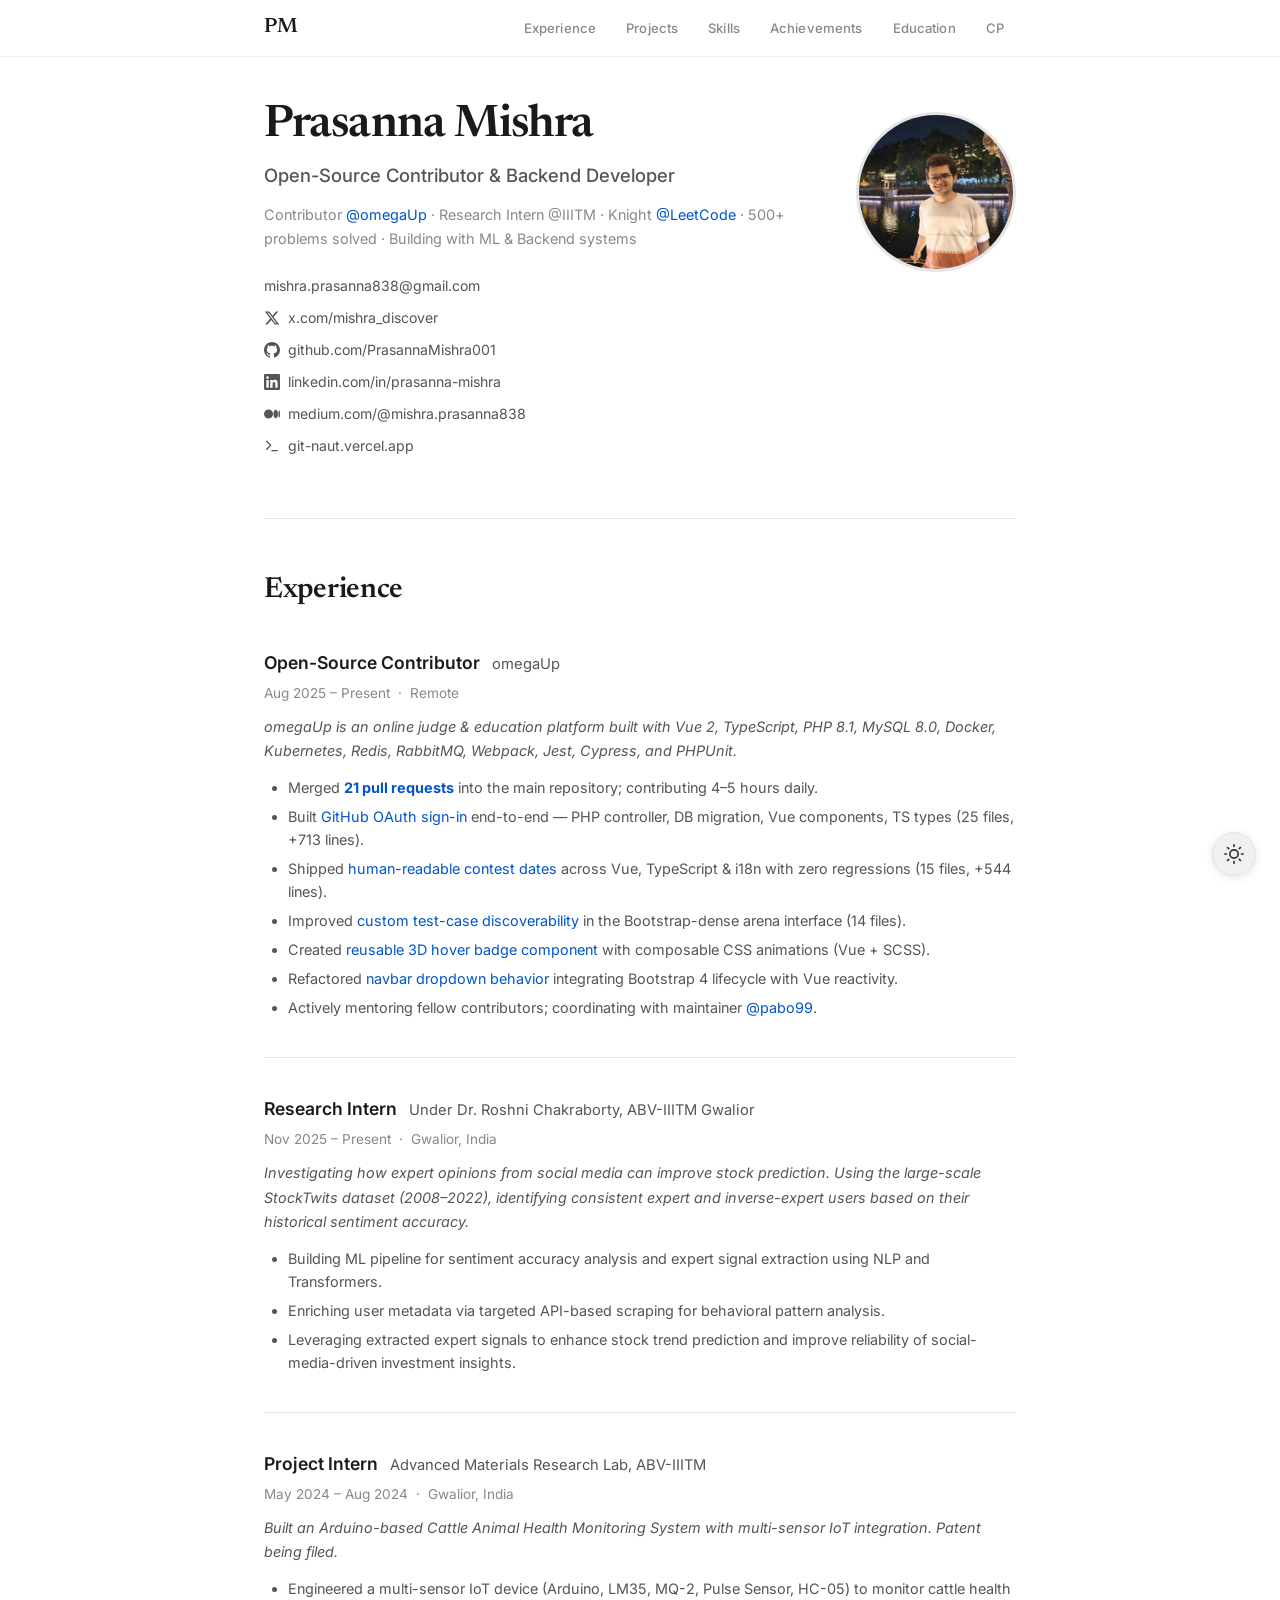
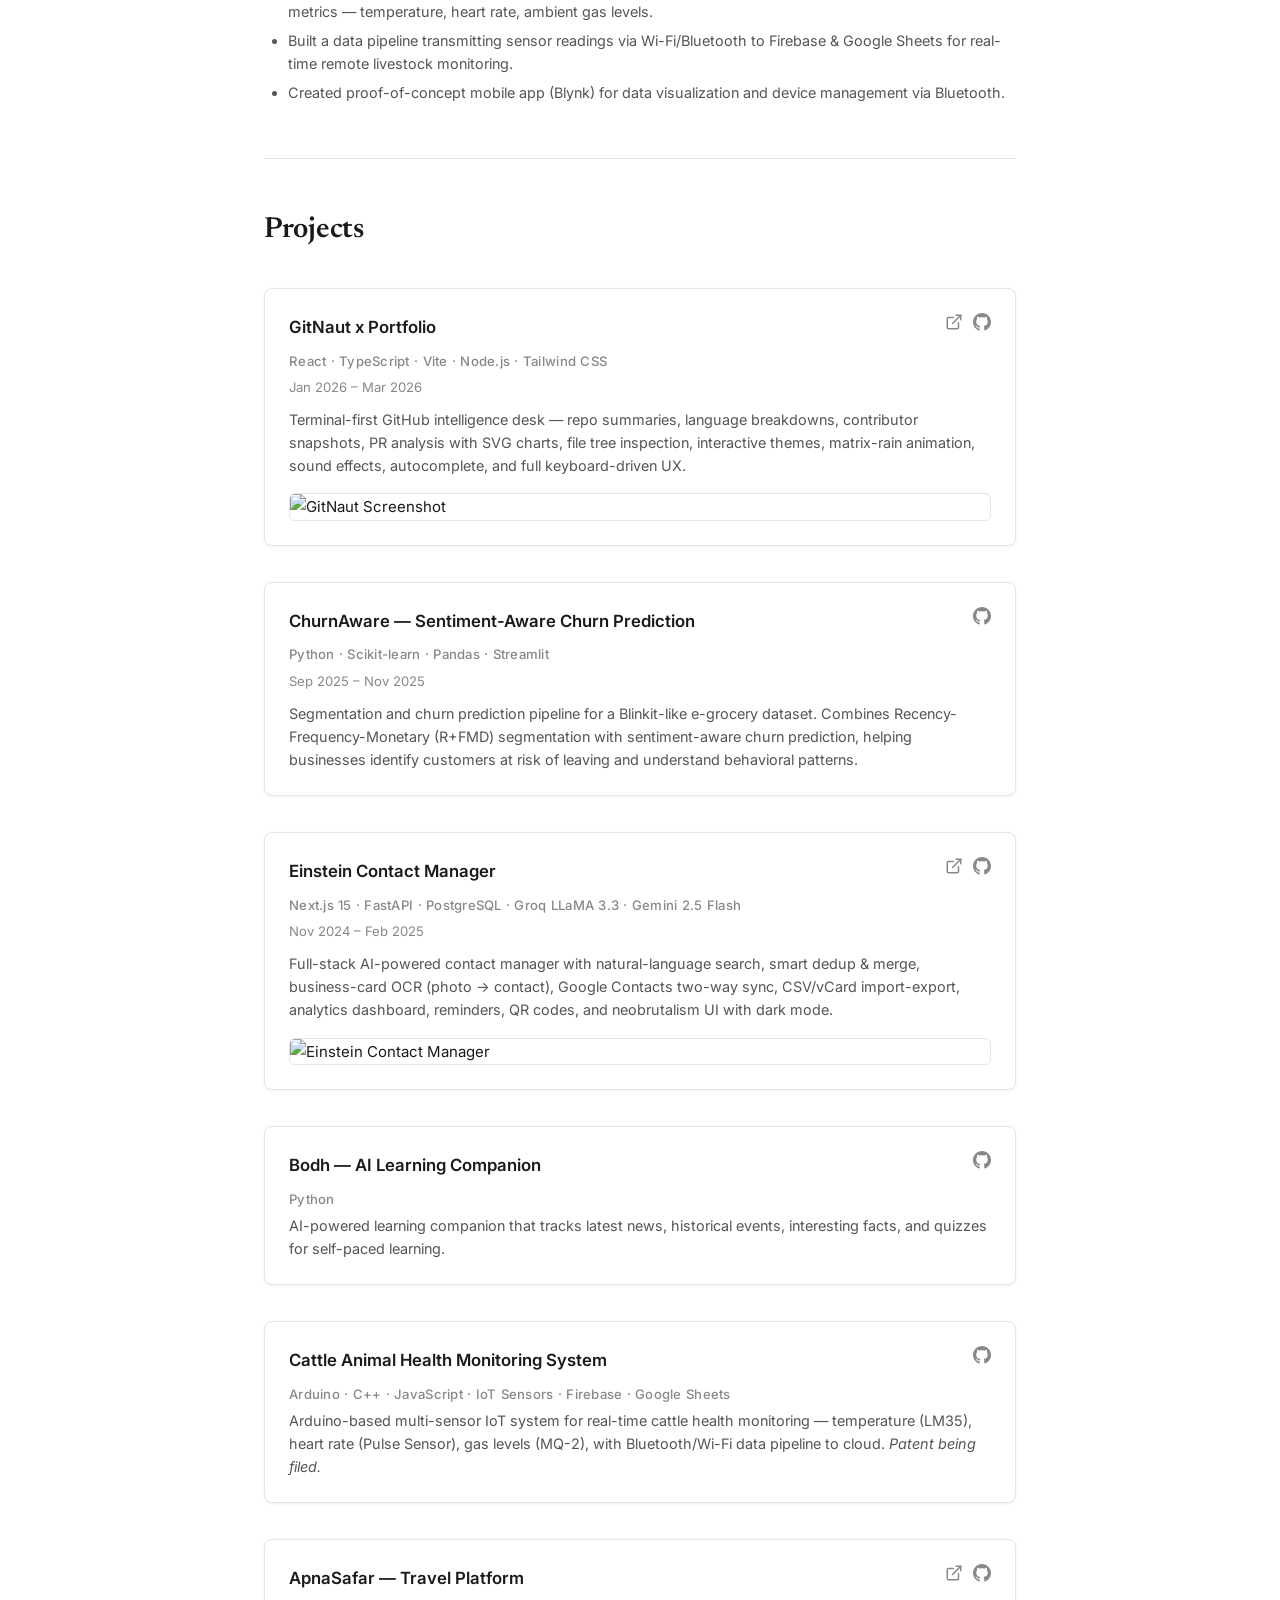
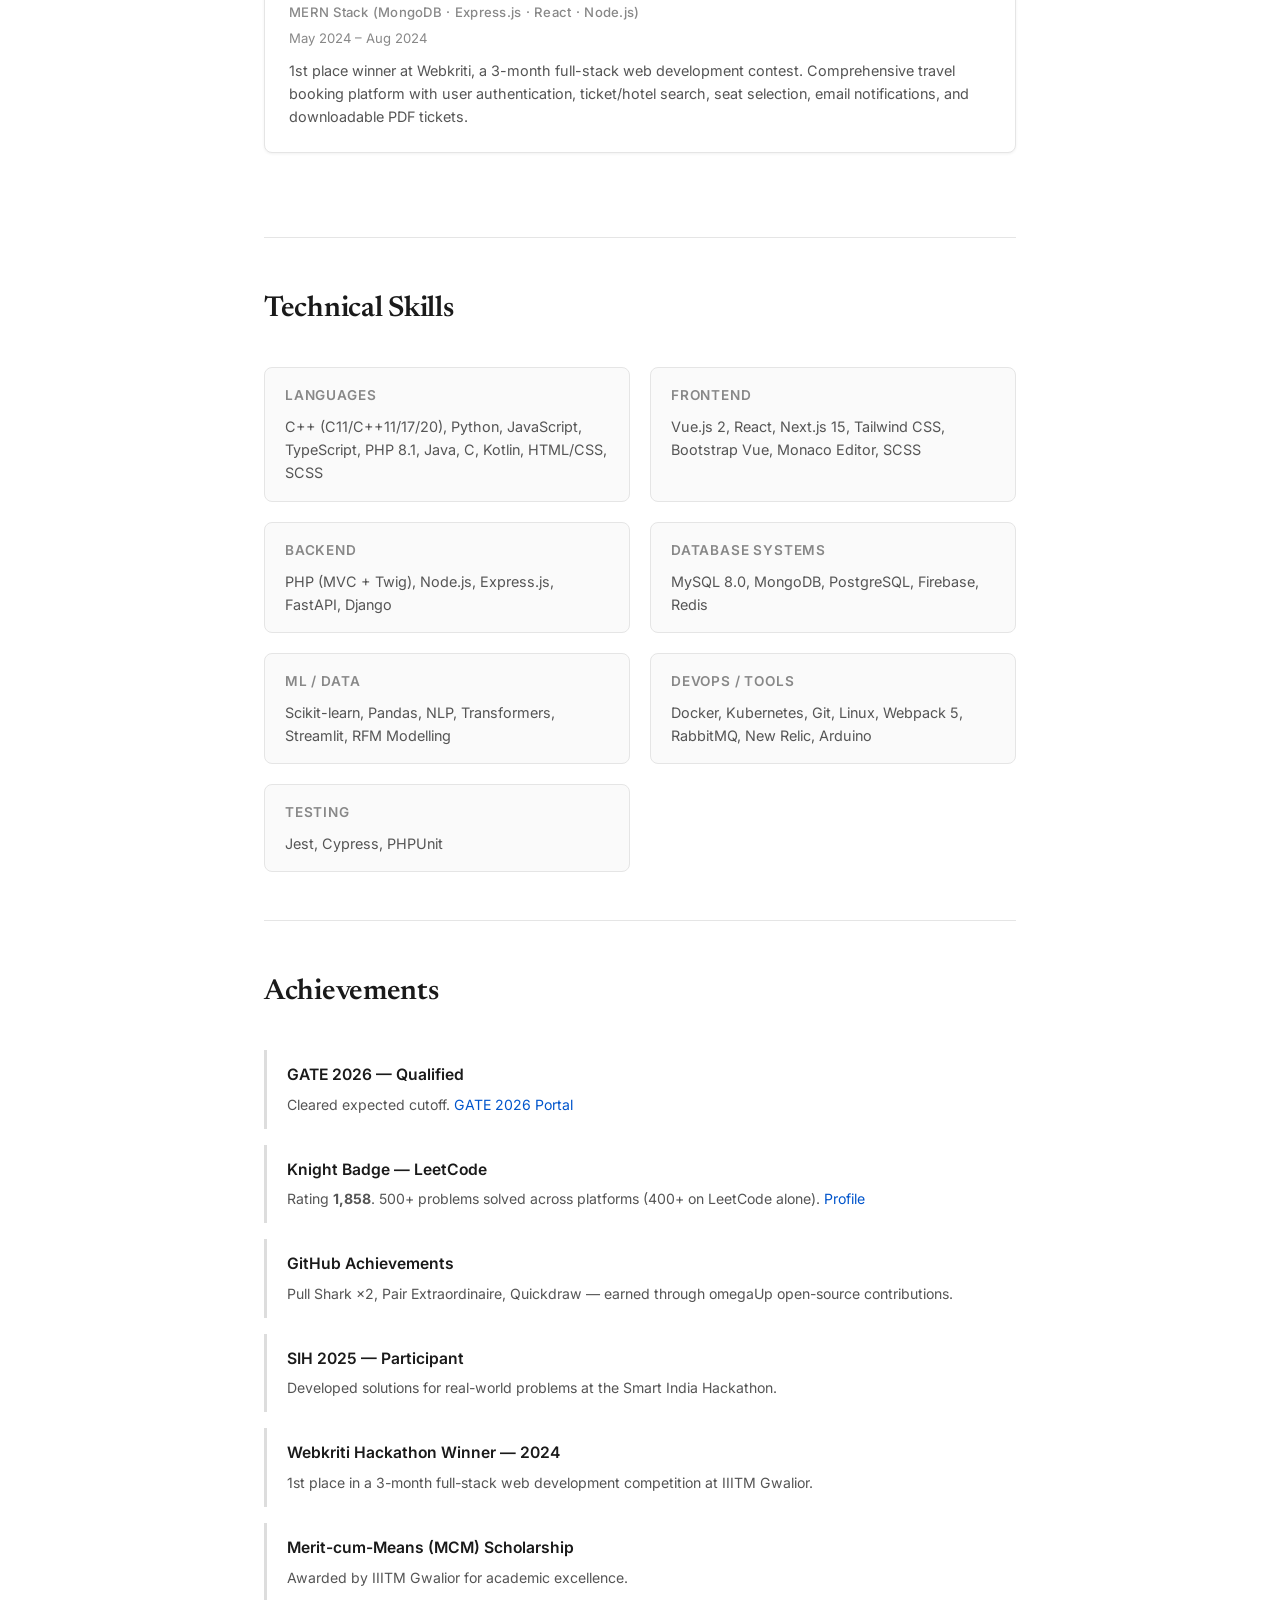
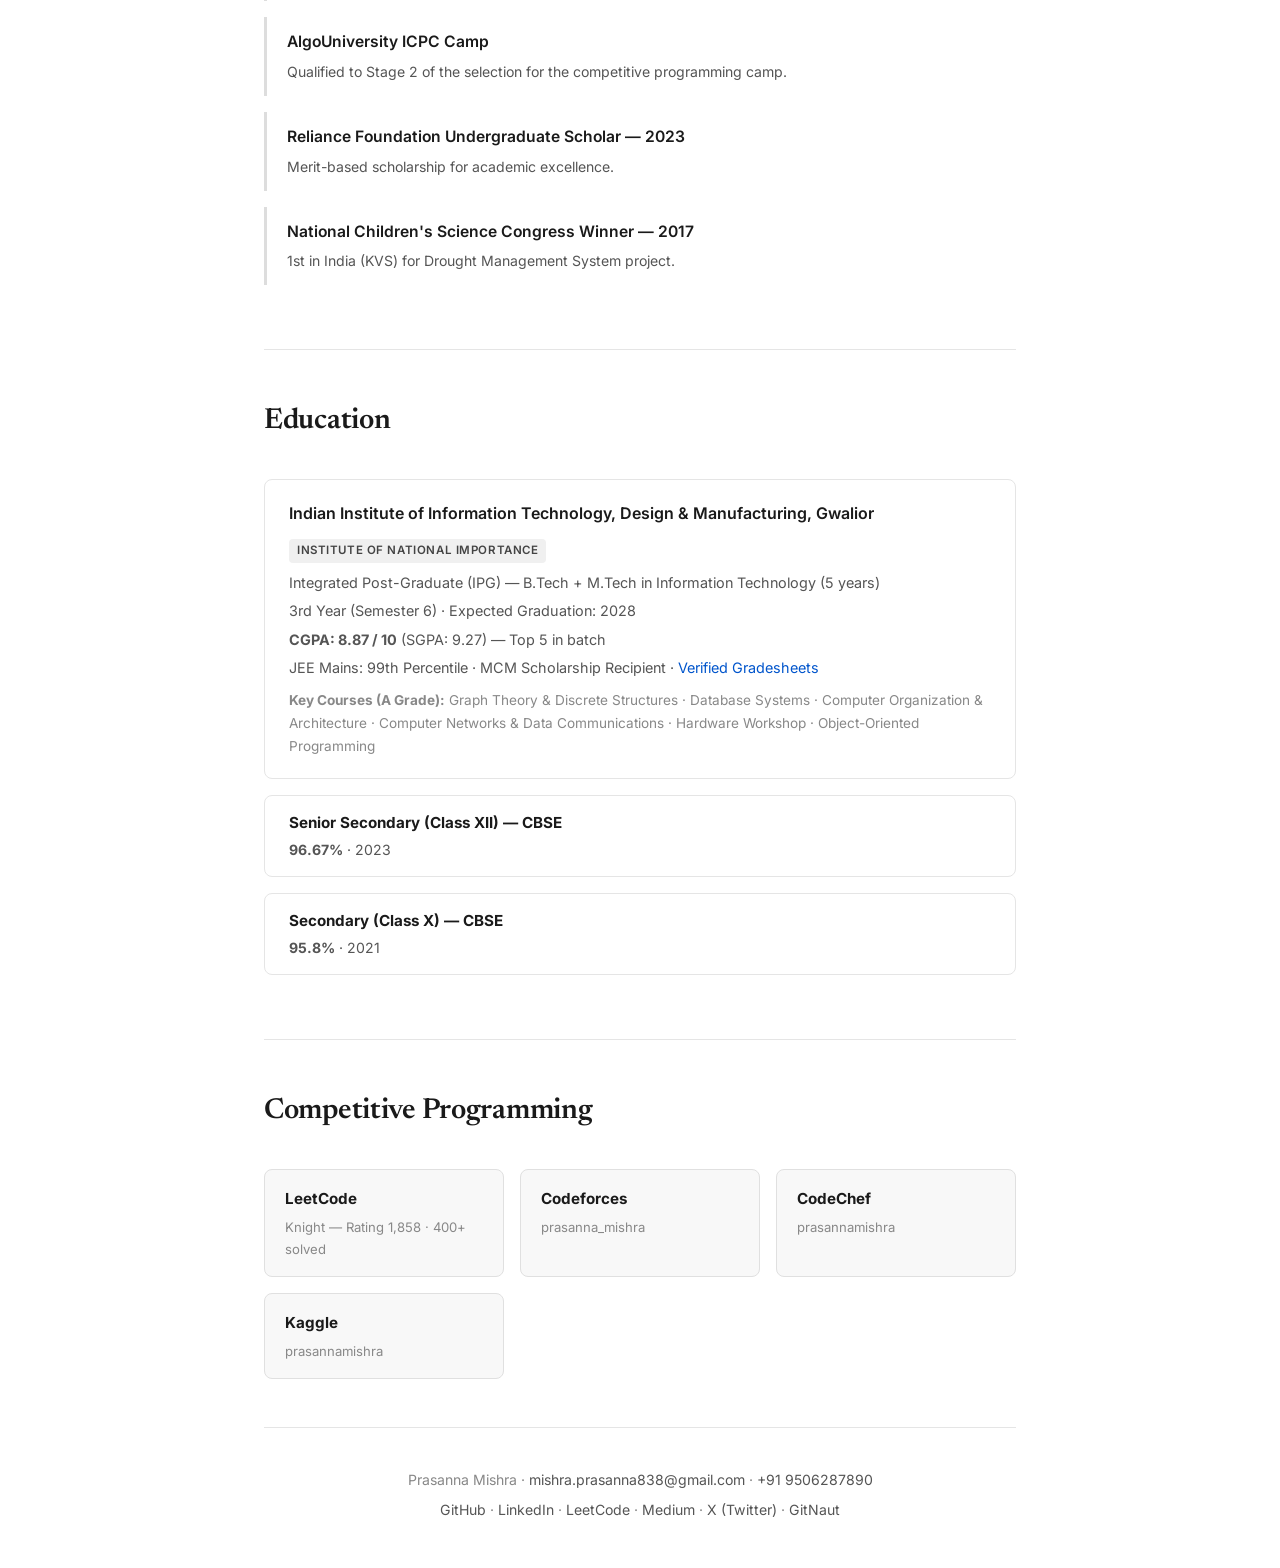
==== commit 0ed4beed: "Add glassy frosted navbar with section navigation" ====
--- a/index.html
+++ b/index.html
@@ -20,6 +20,24 @@
   <link rel="stylesheet" href="style.css" />
 </head>
 <body>
+  <!-- Glassy Navbar -->
+  <nav class="glass-nav" id="glassNav">
+    <div class="nav-inner">
+      <a href="#" class="nav-logo">PM</a>
+      <div class="nav-links">
+        <a href="#experience" class="nav-link">Experience</a>
+        <a href="#projects" class="nav-link">Projects</a>
+        <a href="#skills" class="nav-link">Skills</a>
+        <a href="#achievements" class="nav-link">Achievements</a>
+        <a href="#education" class="nav-link">Education</a>
+        <a href="#competitive" class="nav-link">CP</a>
+      </div>
+      <button class="nav-hamburger" id="navHamburger" aria-label="Toggle menu">
+        <span></span><span></span><span></span>
+      </button>
+    </div>
+  </nav>
+
   <!-- Dark Mode Toggle -->
   <button class="theme-toggle" id="themeToggle" aria-label="Toggle dark mode">
     <svg class="icon-sun" xmlns="http://www.w3.org/2000/svg" width="20" height="20" viewBox="0 0 24 24" fill="none" stroke="currentColor" stroke-width="2" stroke-linecap="round" stroke-linejoin="round"><circle cx="12" cy="12" r="5"/><line x1="12" y1="1" x2="12" y2="3"/><line x1="12" y1="21" x2="12" y2="23"/><line x1="4.22" y1="4.22" x2="5.64" y2="5.64"/><line x1="18.36" y1="18.36" x2="19.78" y2="19.78"/><line x1="1" y1="12" x2="3" y2="12"/><line x1="21" y1="12" x2="23" y2="12"/><line x1="4.22" y1="19.78" x2="5.64" y2="18.36"/><line x1="18.36" y1="5.64" x2="19.78" y2="4.22"/></svg>
--- a/style.css
+++ b/style.css
@@ -54,6 +54,7 @@
 html {
   scroll-behavior: smooth;
   -webkit-text-size-adjust: 100%;
+  scroll-padding-top: 72px;
 }
 
 body {
@@ -64,6 +65,103 @@
   background: var(--bg);
   transition: background 0.3s ease, color 0.3s ease;
 }
+
+/* ===== GLASS NAVBAR ===== */
+.glass-nav {
+  position: fixed;
+  top: 0;
+  left: 0;
+  right: 0;
+  z-index: 999;
+  backdrop-filter: blur(16px) saturate(180%);
+  -webkit-backdrop-filter: blur(16px) saturate(180%);
+  background: rgba(255, 255, 255, 0.72);
+  border-bottom: 1px solid rgba(0, 0, 0, 0.06);
+  transition: background 0.3s ease, border-color 0.3s ease, box-shadow 0.3s ease;
+}
+[data-theme="dark"] .glass-nav {
+  background: rgba(13, 17, 23, 0.72);
+  border-bottom-color: rgba(255, 255, 255, 0.06);
+}
+.glass-nav.scrolled {
+  box-shadow: 0 2px 20px rgba(0, 0, 0, 0.06);
+}
+[data-theme="dark"] .glass-nav.scrolled {
+  box-shadow: 0 2px 20px rgba(0, 0, 0, 0.3);
+}
+
+.nav-inner {
+  max-width: 800px;
+  margin: 0 auto;
+  padding: 0 24px;
+  height: 56px;
+  display: flex;
+  align-items: center;
+  justify-content: space-between;
+}
+
+.nav-logo {
+  font-family: 'Newsreader', Georgia, serif;
+  font-size: 1.3rem;
+  font-weight: 600;
+  color: var(--accent);
+  text-decoration: none;
+  letter-spacing: -0.02em;
+  transition: opacity 0.2s;
+}
+.nav-logo:hover { opacity: 0.7; text-decoration: none; }
+
+.nav-links {
+  display: flex;
+  gap: 6px;
+}
+
+.nav-link {
+  font-size: 0.82rem;
+  font-weight: 500;
+  color: var(--text-muted);
+  text-decoration: none;
+  padding: 6px 12px;
+  border-radius: 6px;
+  transition: color 0.2s, background 0.2s;
+  letter-spacing: 0.01em;
+}
+.nav-link:hover {
+  color: var(--text);
+  background: rgba(0, 0, 0, 0.04);
+  text-decoration: none;
+}
+[data-theme="dark"] .nav-link:hover {
+  background: rgba(255, 255, 255, 0.06);
+}
+.nav-link.active {
+  color: var(--text);
+  background: rgba(0, 0, 0, 0.06);
+}
+[data-theme="dark"] .nav-link.active {
+  background: rgba(255, 255, 255, 0.08);
+}
+
+.nav-hamburger {
+  display: none;
+  flex-direction: column;
+  gap: 5px;
+  background: none;
+  border: none;
+  cursor: pointer;
+  padding: 4px;
+}
+.nav-hamburger span {
+  display: block;
+  width: 20px;
+  height: 2px;
+  background: var(--text-muted);
+  border-radius: 2px;
+  transition: all 0.3s ease;
+}
+.nav-hamburger.open span:nth-child(1) { transform: translateY(7px) rotate(45deg); }
+.nav-hamburger.open span:nth-child(2) { opacity: 0; }
+.nav-hamburger.open span:nth-child(3) { transform: translateY(-7px) rotate(-45deg); }
 
 a {
   color: var(--link);
@@ -114,7 +212,7 @@
   display: flex;
   align-items: flex-start;
   gap: 40px;
-  padding: 80px 0 60px;
+  padding: 100px 0 60px;
   border-bottom: 1px solid var(--border);
 }
 
@@ -462,12 +560,33 @@
 
 /* ===== RESPONSIVE ===== */
 @media (max-width: 640px) {
+  .nav-hamburger { display: flex; }
+  .nav-links {
+    display: none;
+    position: absolute;
+    top: 56px;
+    left: 0;
+    right: 0;
+    flex-direction: column;
+    padding: 12px 24px 20px;
+    gap: 2px;
+    backdrop-filter: blur(16px) saturate(180%);
+    -webkit-backdrop-filter: blur(16px) saturate(180%);
+    background: rgba(255, 255, 255, 0.88);
+    border-bottom: 1px solid rgba(0, 0, 0, 0.06);
+  }
+  [data-theme="dark"] .nav-links {
+    background: rgba(13, 17, 23, 0.88);
+    border-bottom-color: rgba(255, 255, 255, 0.06);
+  }
+  .nav-links.open { display: flex; }
+  .nav-link { padding: 10px 12px; font-size: 0.9rem; }
   .hero {
     flex-direction: column-reverse;
     align-items: center;
     text-align: center;
     gap: 24px;
-    padding: 48px 0 40px;
+    padding: 80px 0 40px;
   }
   .hero-text h1 { font-size: 2rem; }
   .hero-avatar { width: 120px; height: 120px; }
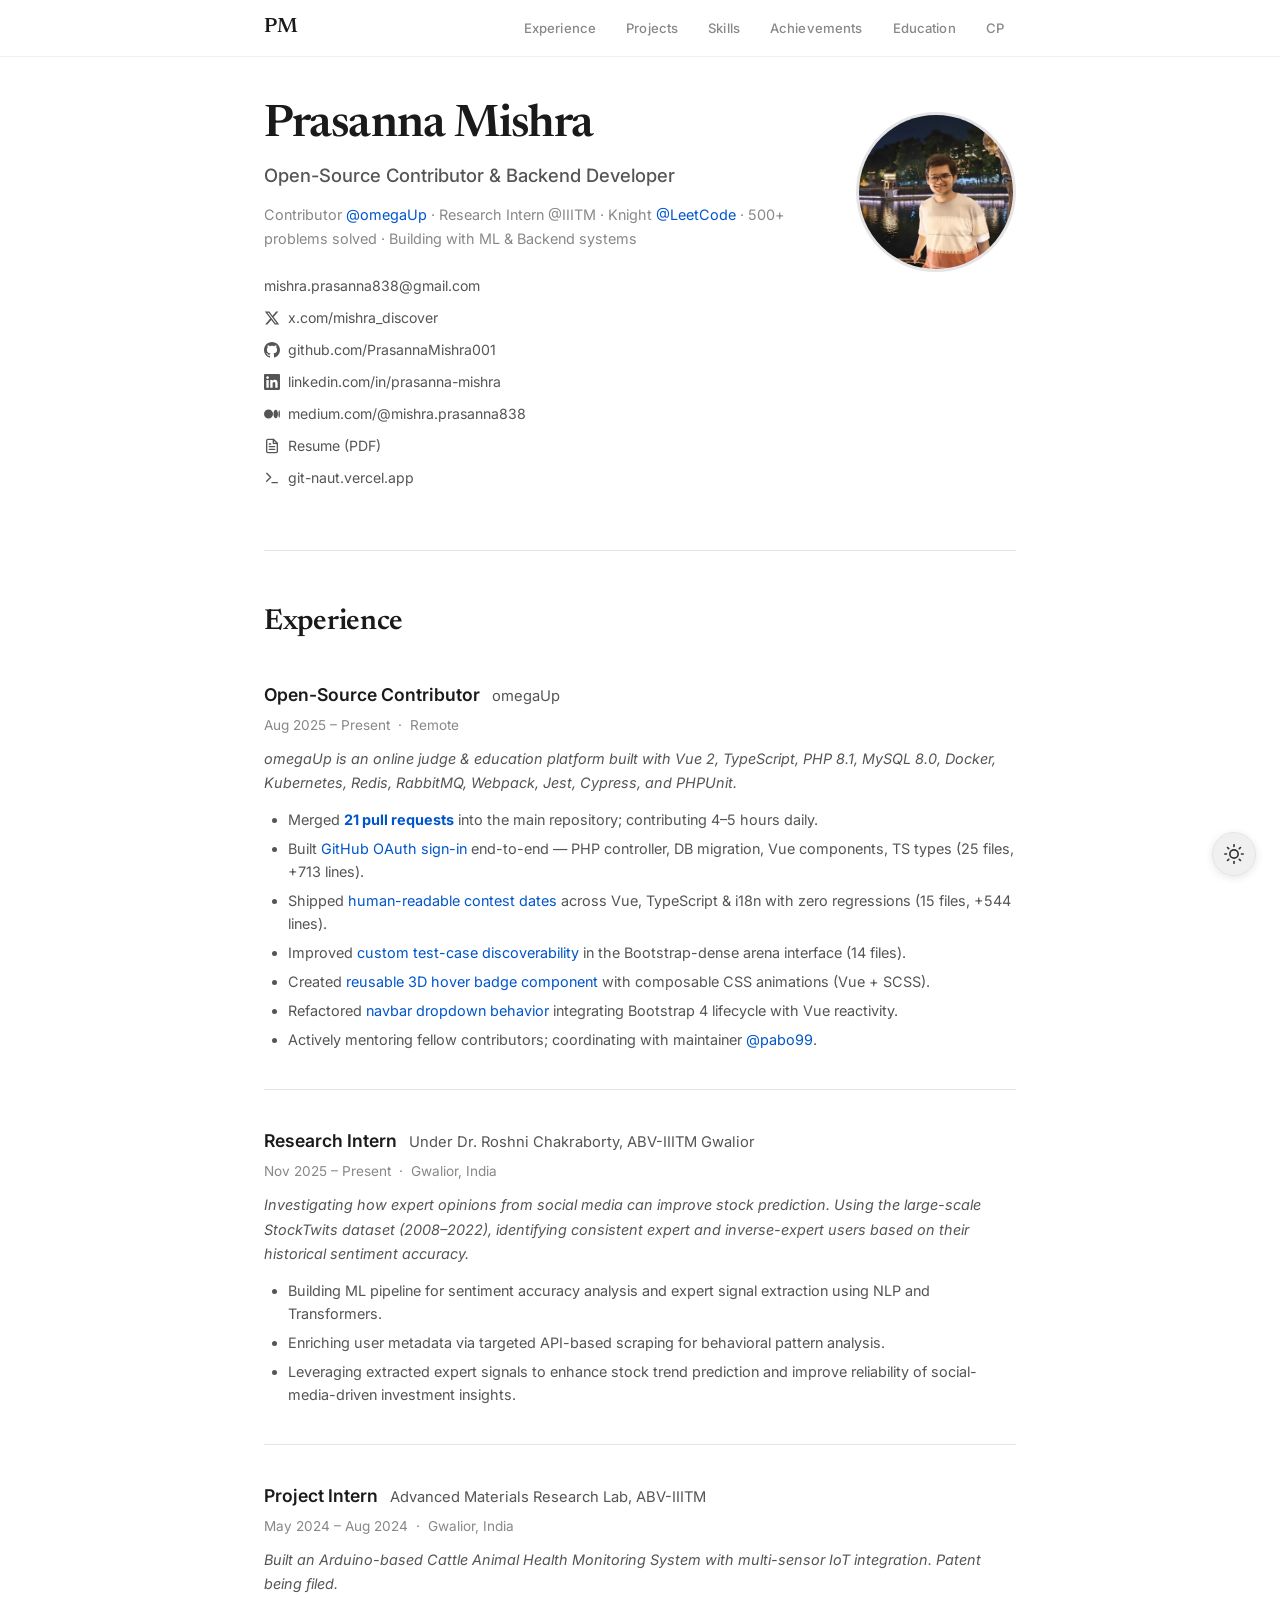
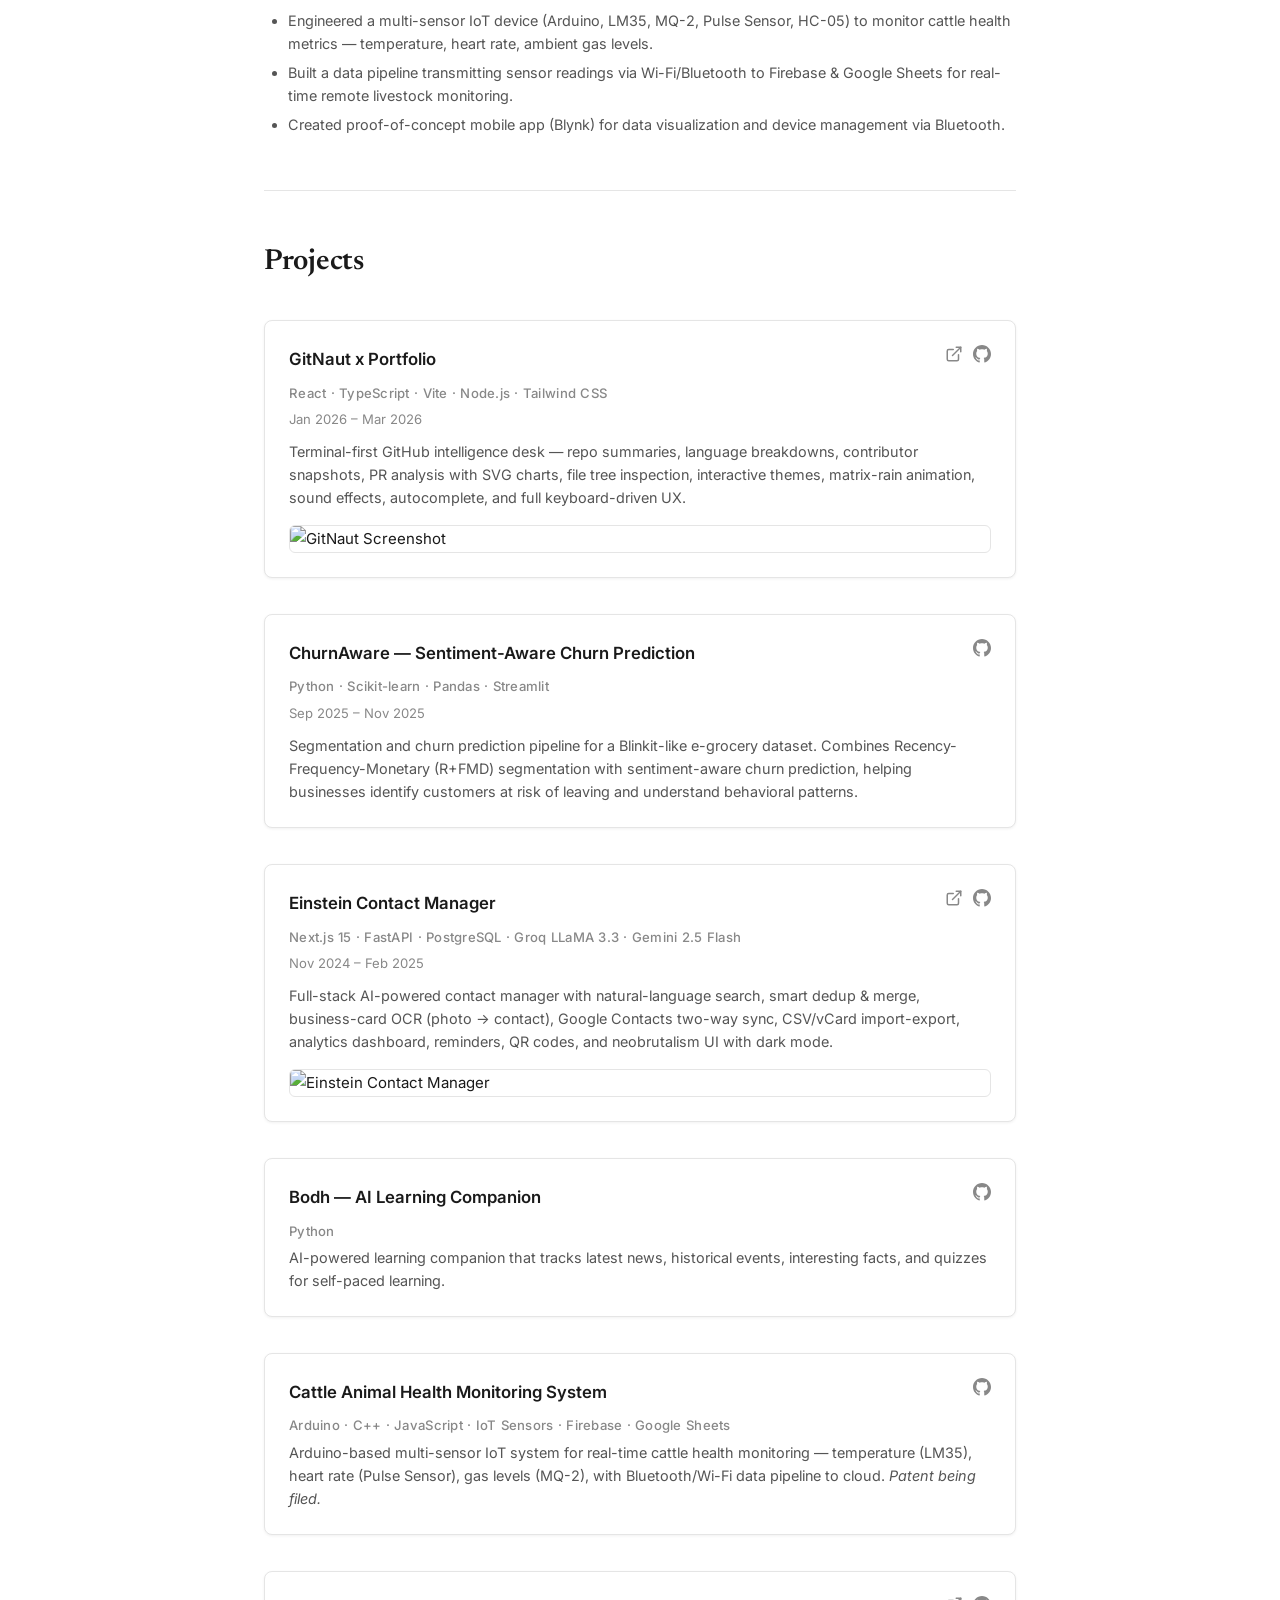
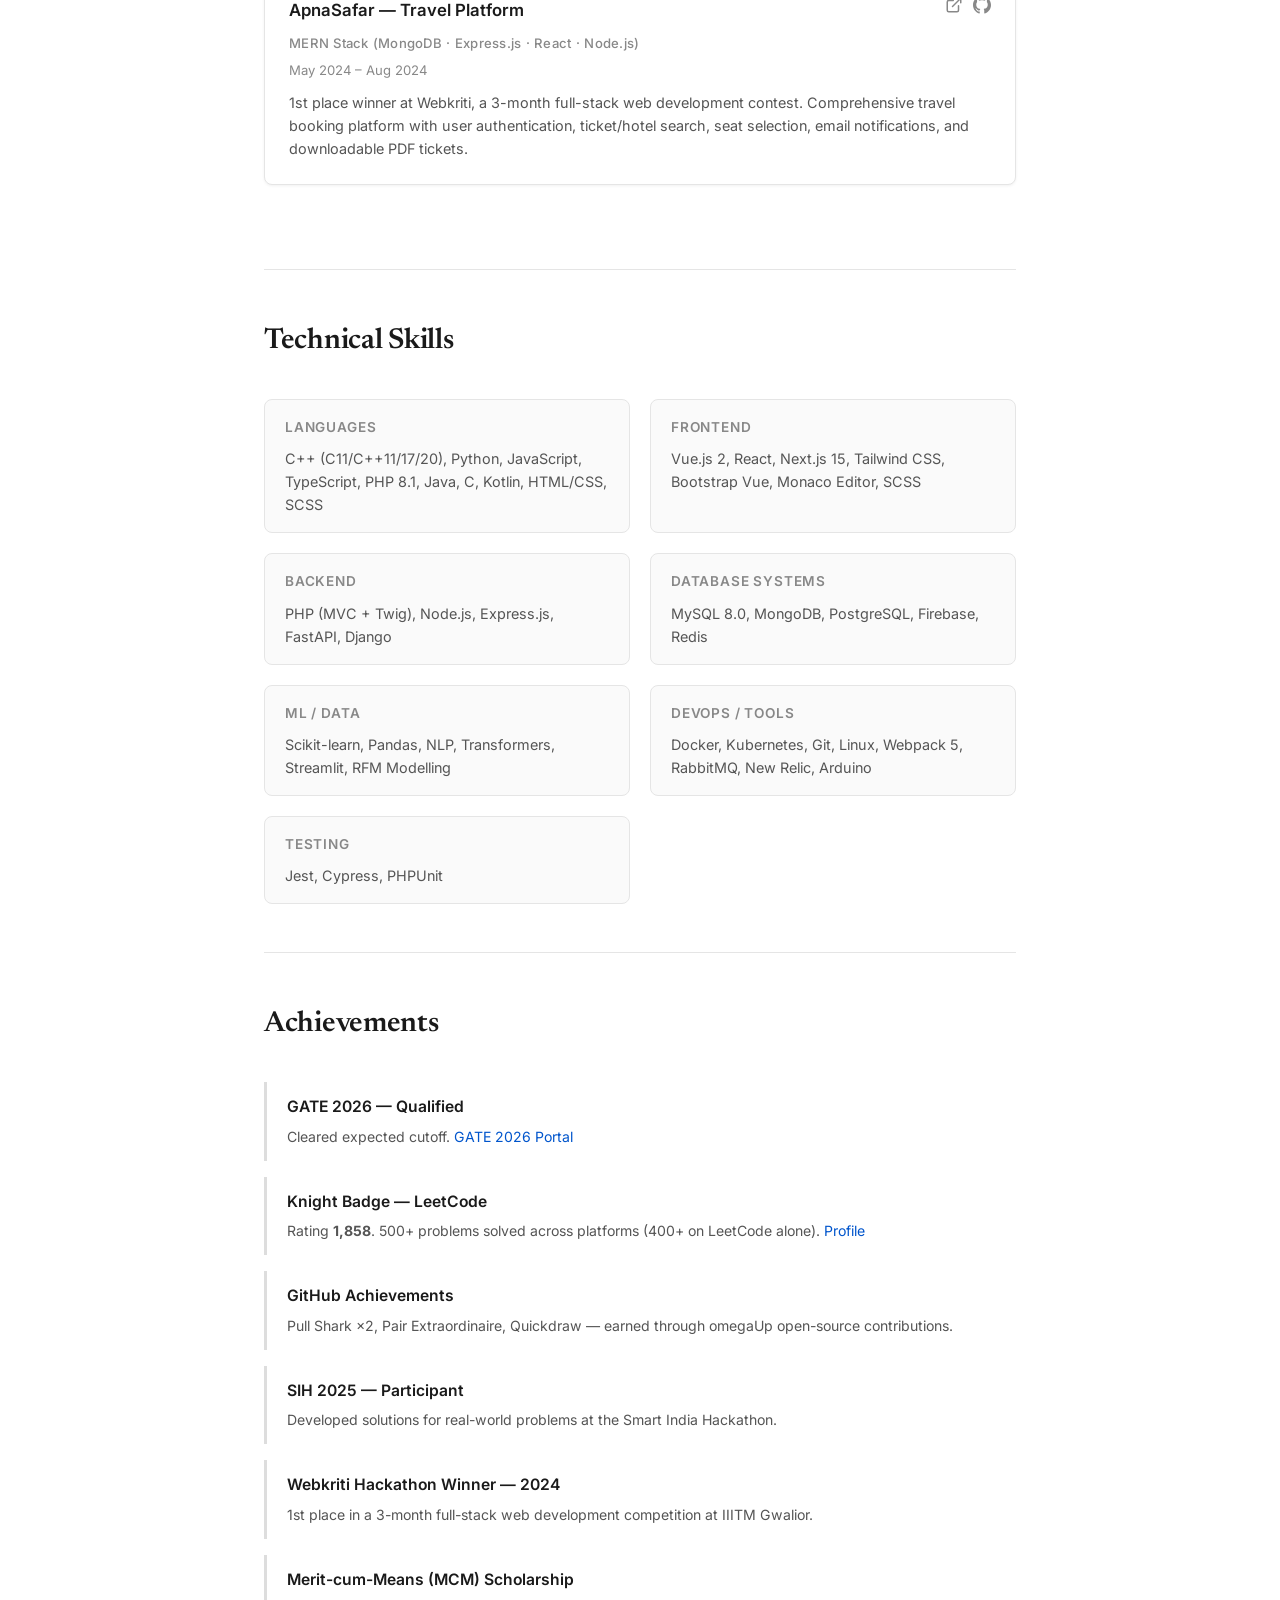
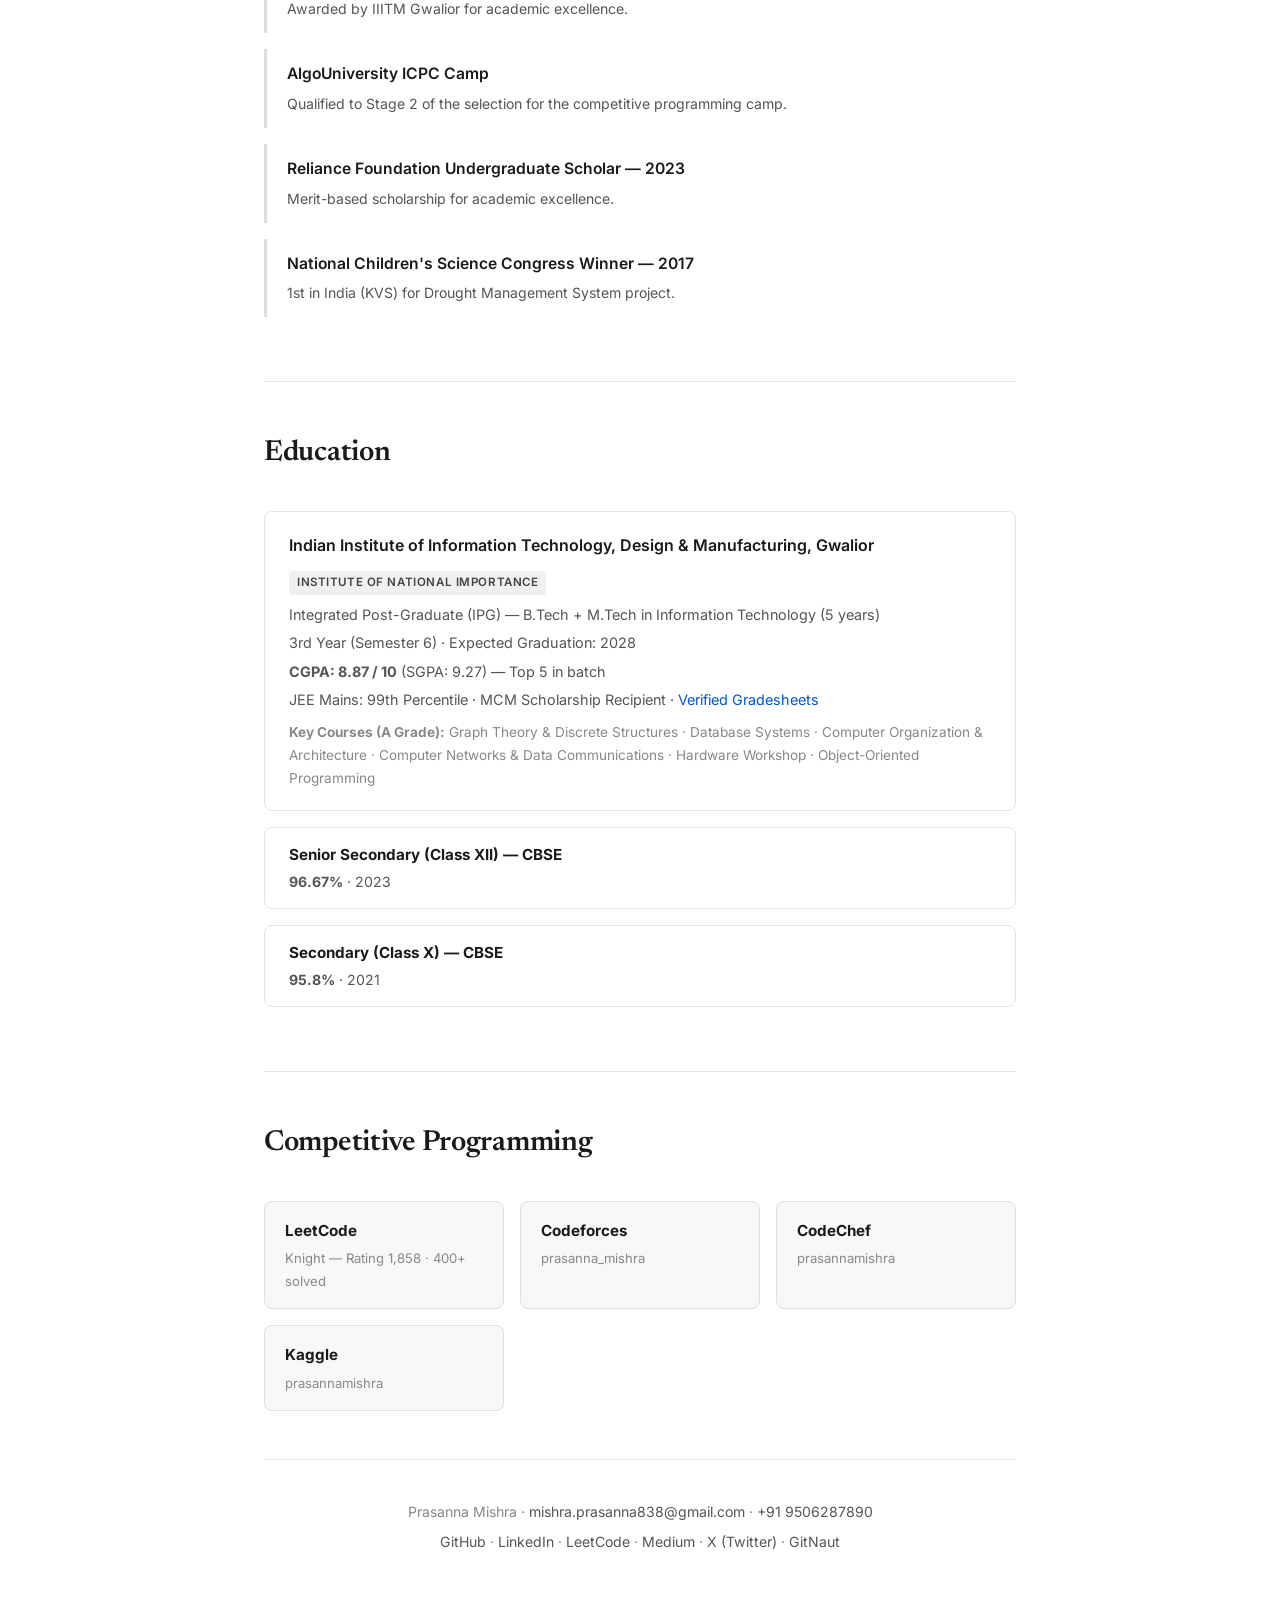
==== commit ad923d4a: "Add Resume PDF link to hero section" ====
--- a/index.html
+++ b/index.html
@@ -75,6 +75,10 @@
             <svg xmlns="http://www.w3.org/2000/svg" width="16" height="16" viewBox="0 0 24 24" fill="currentColor"><path d="M13.54 12a6.8 6.8 0 01-6.77 6.82A6.8 6.8 0 010 12a6.8 6.8 0 016.77-6.82A6.8 6.8 0 0113.54 12zm7.42 0c0 3.54-1.51 6.42-3.38 6.42-1.87 0-3.39-2.88-3.39-6.42s1.52-6.42 3.39-6.42 3.38 2.88 3.38 6.42M24 12c0 3.17-.53 5.75-1.19 5.75-.66 0-1.19-2.58-1.19-5.75s.53-5.75 1.19-5.75C23.47 6.25 24 8.83 24 12z"/></svg>
             medium.com/@mishra.prasanna838
           </a>
+          <a href="https://drive.google.com/file/d/1azi86BgfU5daak5iSA-Z5VR6YqgsXRj3/view?usp=sharing" target="_blank" class="hero-link icon-link">
+            <svg xmlns="http://www.w3.org/2000/svg" width="16" height="16" viewBox="0 0 24 24" fill="none" stroke="currentColor" stroke-width="2" stroke-linecap="round" stroke-linejoin="round"><path d="M14 2H6a2 2 0 0 0-2 2v16a2 2 0 0 0 2 2h12a2 2 0 0 0 2-2V8z"/><polyline points="14 2 14 8 20 8"/><line x1="16" y1="13" x2="8" y2="13"/><line x1="16" y1="17" x2="8" y2="17"/><polyline points="10 9 9 9 8 9"/></svg>
+            Resume (PDF)
+          </a>
           <a href="https://git-naut.vercel.app/" target="_blank" class="hero-link icon-link">
             <svg xmlns="http://www.w3.org/2000/svg" width="16" height="16" viewBox="0 0 24 24" fill="none" stroke="currentColor" stroke-width="2" stroke-linecap="round" stroke-linejoin="round"><polyline points="4 17 10 11 4 5"/><line x1="12" y1="19" x2="20" y2="19"/></svg>
             git-naut.vercel.app
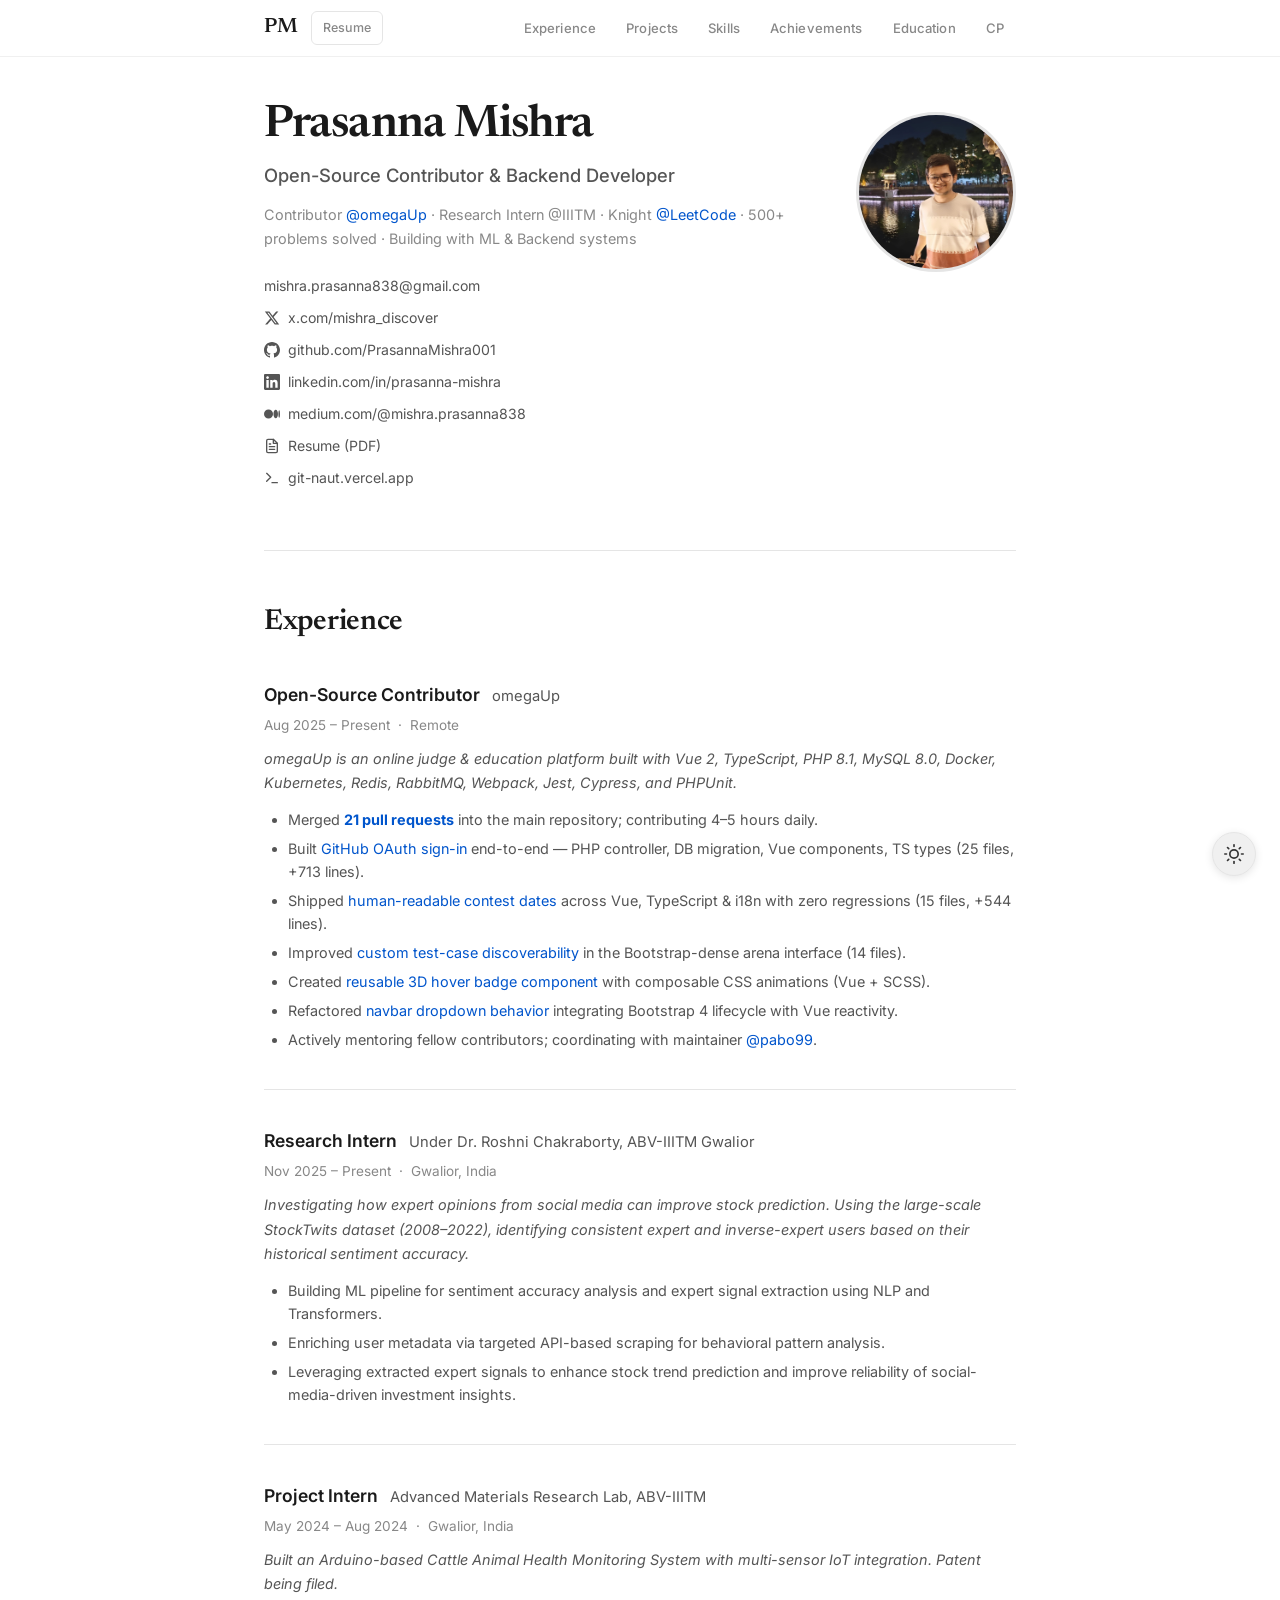
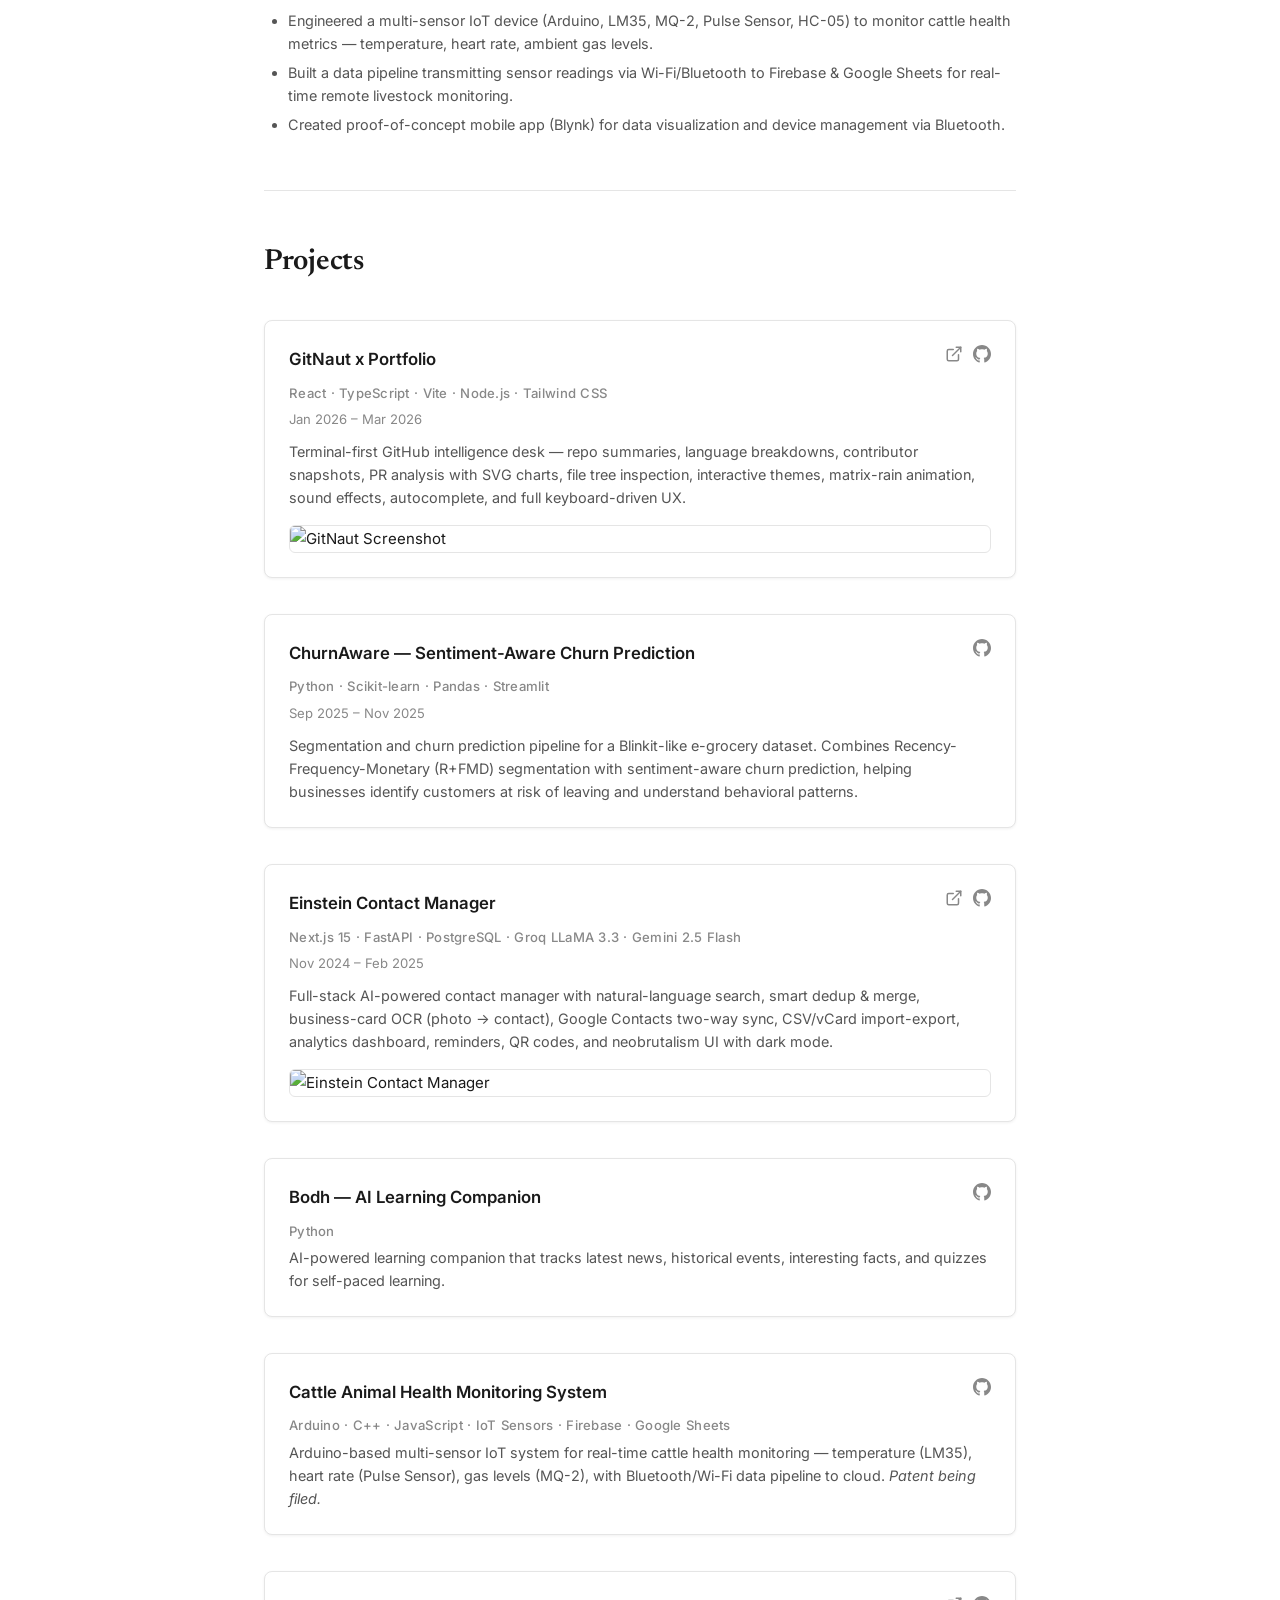
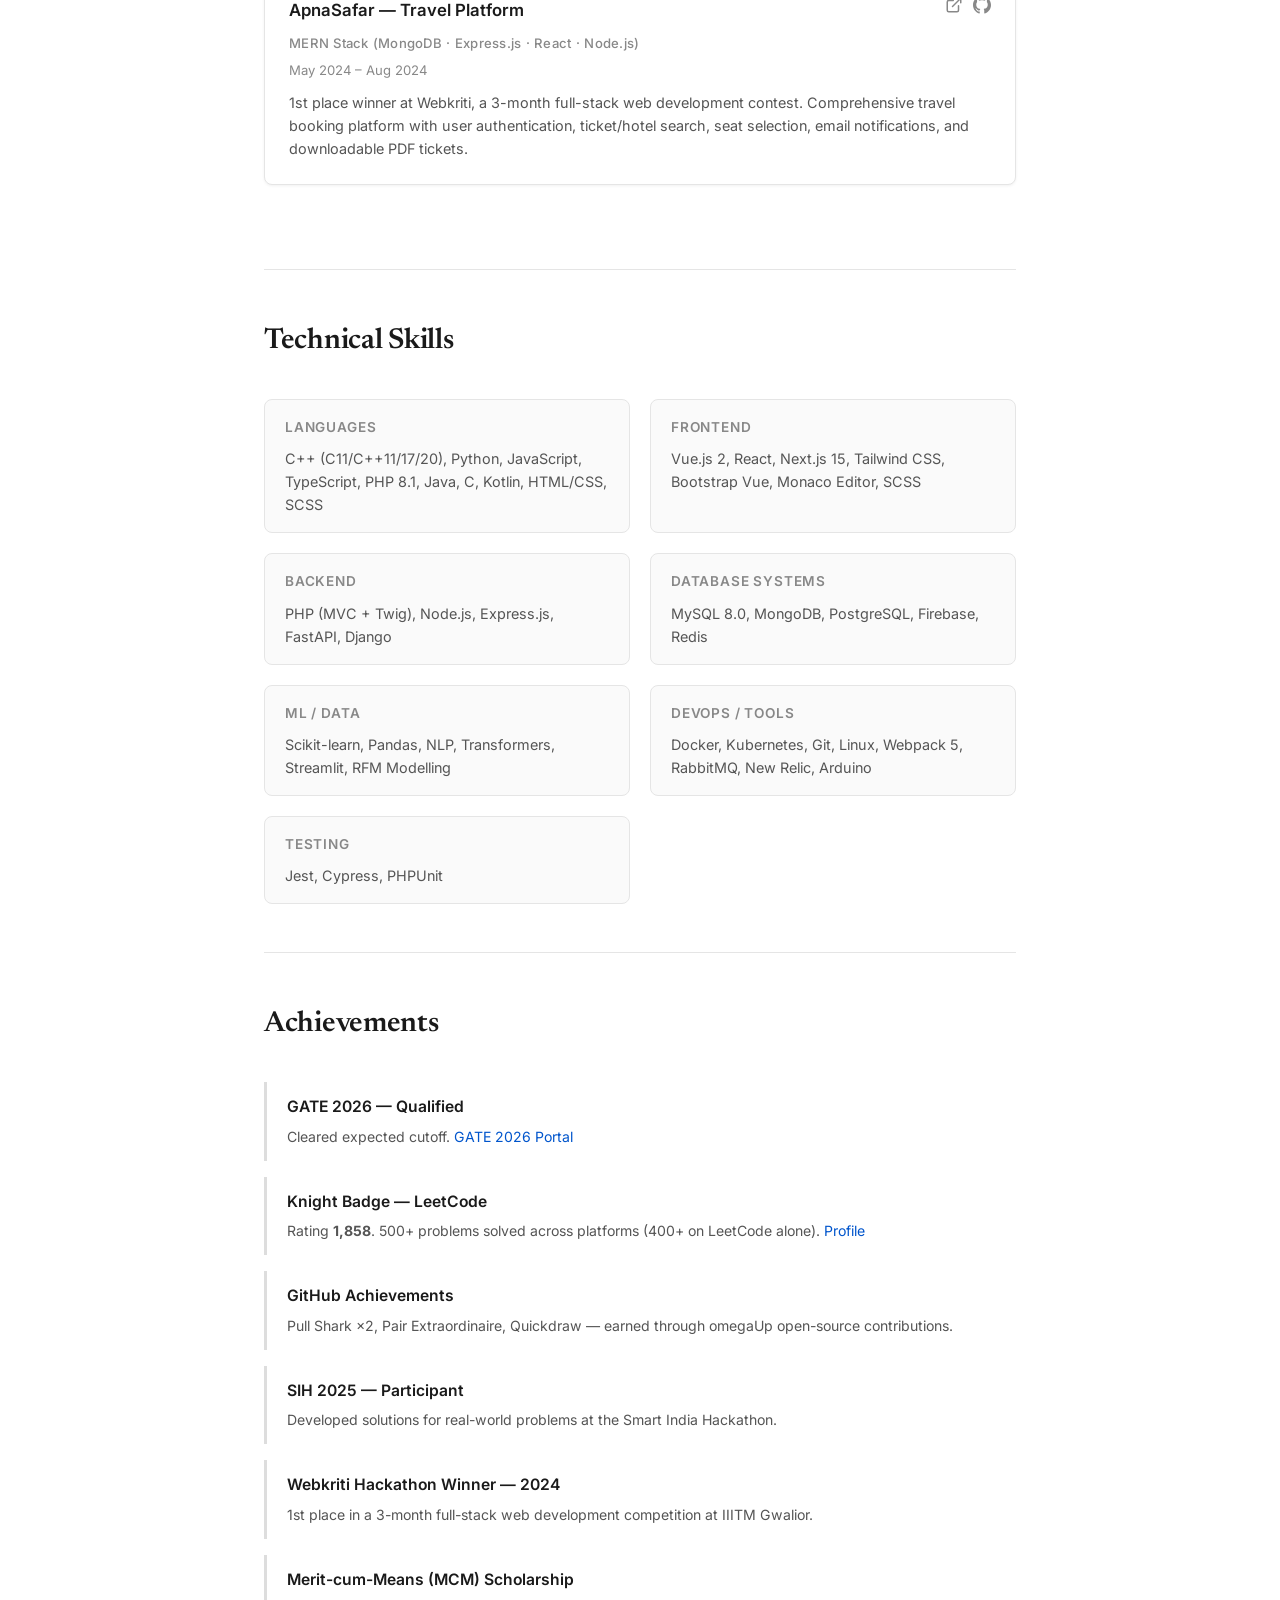
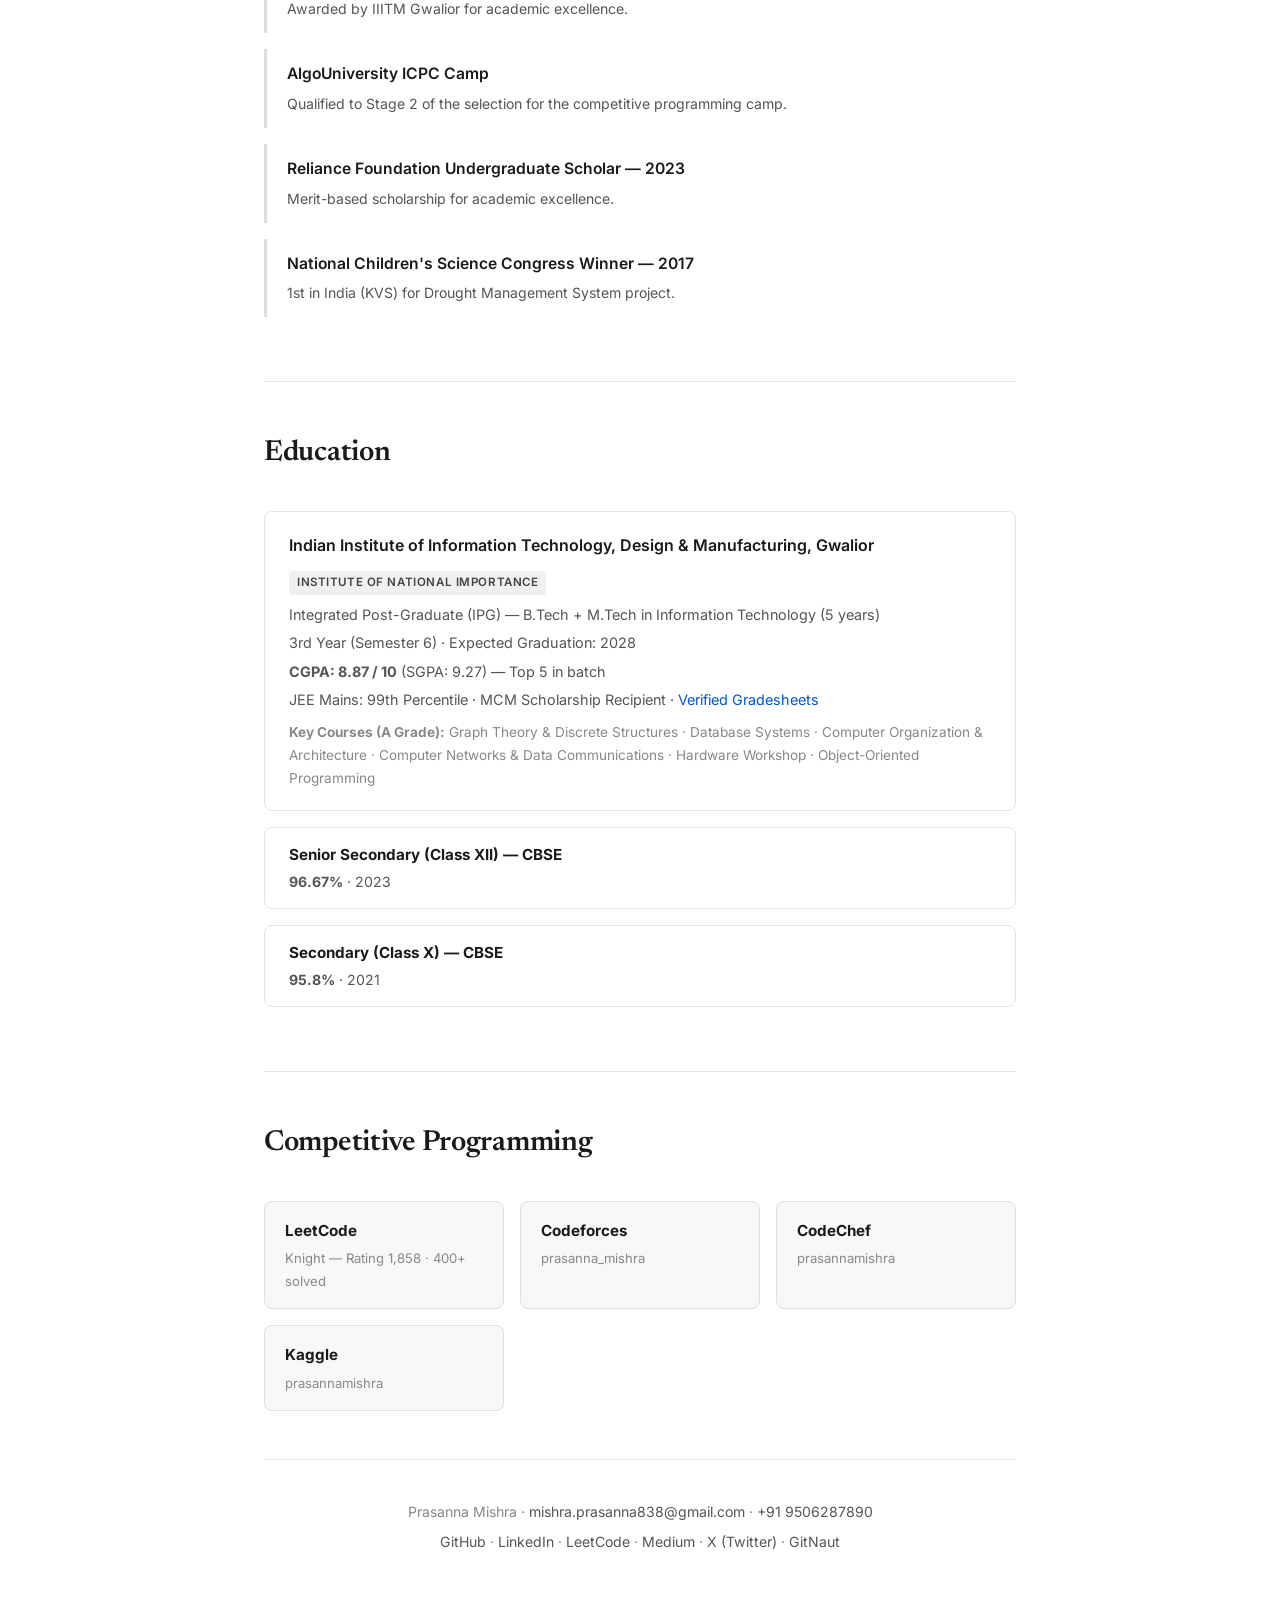
==== commit c02836e1: "feat: add Resume button to navbar with pill styling" ====
--- a/index.html
+++ b/index.html
@@ -24,6 +24,7 @@
   <nav class="glass-nav" id="glassNav">
     <div class="nav-inner">
       <a href="#" class="nav-logo">PM</a>
+      <a href="https://drive.google.com/file/d/1azi86BgfU5daak5iSA-Z5VR6YqgsXRj3/view?usp=sharing" target="_blank" class="nav-resume">Resume</a>
       <div class="nav-links">
         <a href="#experience" class="nav-link">Experience</a>
         <a href="#projects" class="nav-link">Projects</a>
--- a/style.css
+++ b/style.css
@@ -110,6 +110,27 @@
   transition: opacity 0.2s;
 }
 .nav-logo:hover { opacity: 0.7; text-decoration: none; }
+
+.nav-resume {
+  font-size: 0.78rem;
+  font-weight: 500;
+  color: var(--text-muted);
+  text-decoration: none;
+  padding: 5px 11px;
+  border-radius: 6px;
+  border: 1px solid var(--border);
+  transition: color 0.2s, border-color 0.2s, background 0.2s;
+  white-space: nowrap;
+  margin-left: 14px;
+  margin-right: auto;
+}
+.nav-resume:hover {
+  color: var(--text);
+  border-color: var(--text-muted);
+  background: rgba(0,0,0,0.03);
+  text-decoration: none;
+}
+[data-theme="dark"] .nav-resume:hover { background: rgba(255,255,255,0.05); }
 
 .nav-links {
   display: flex;
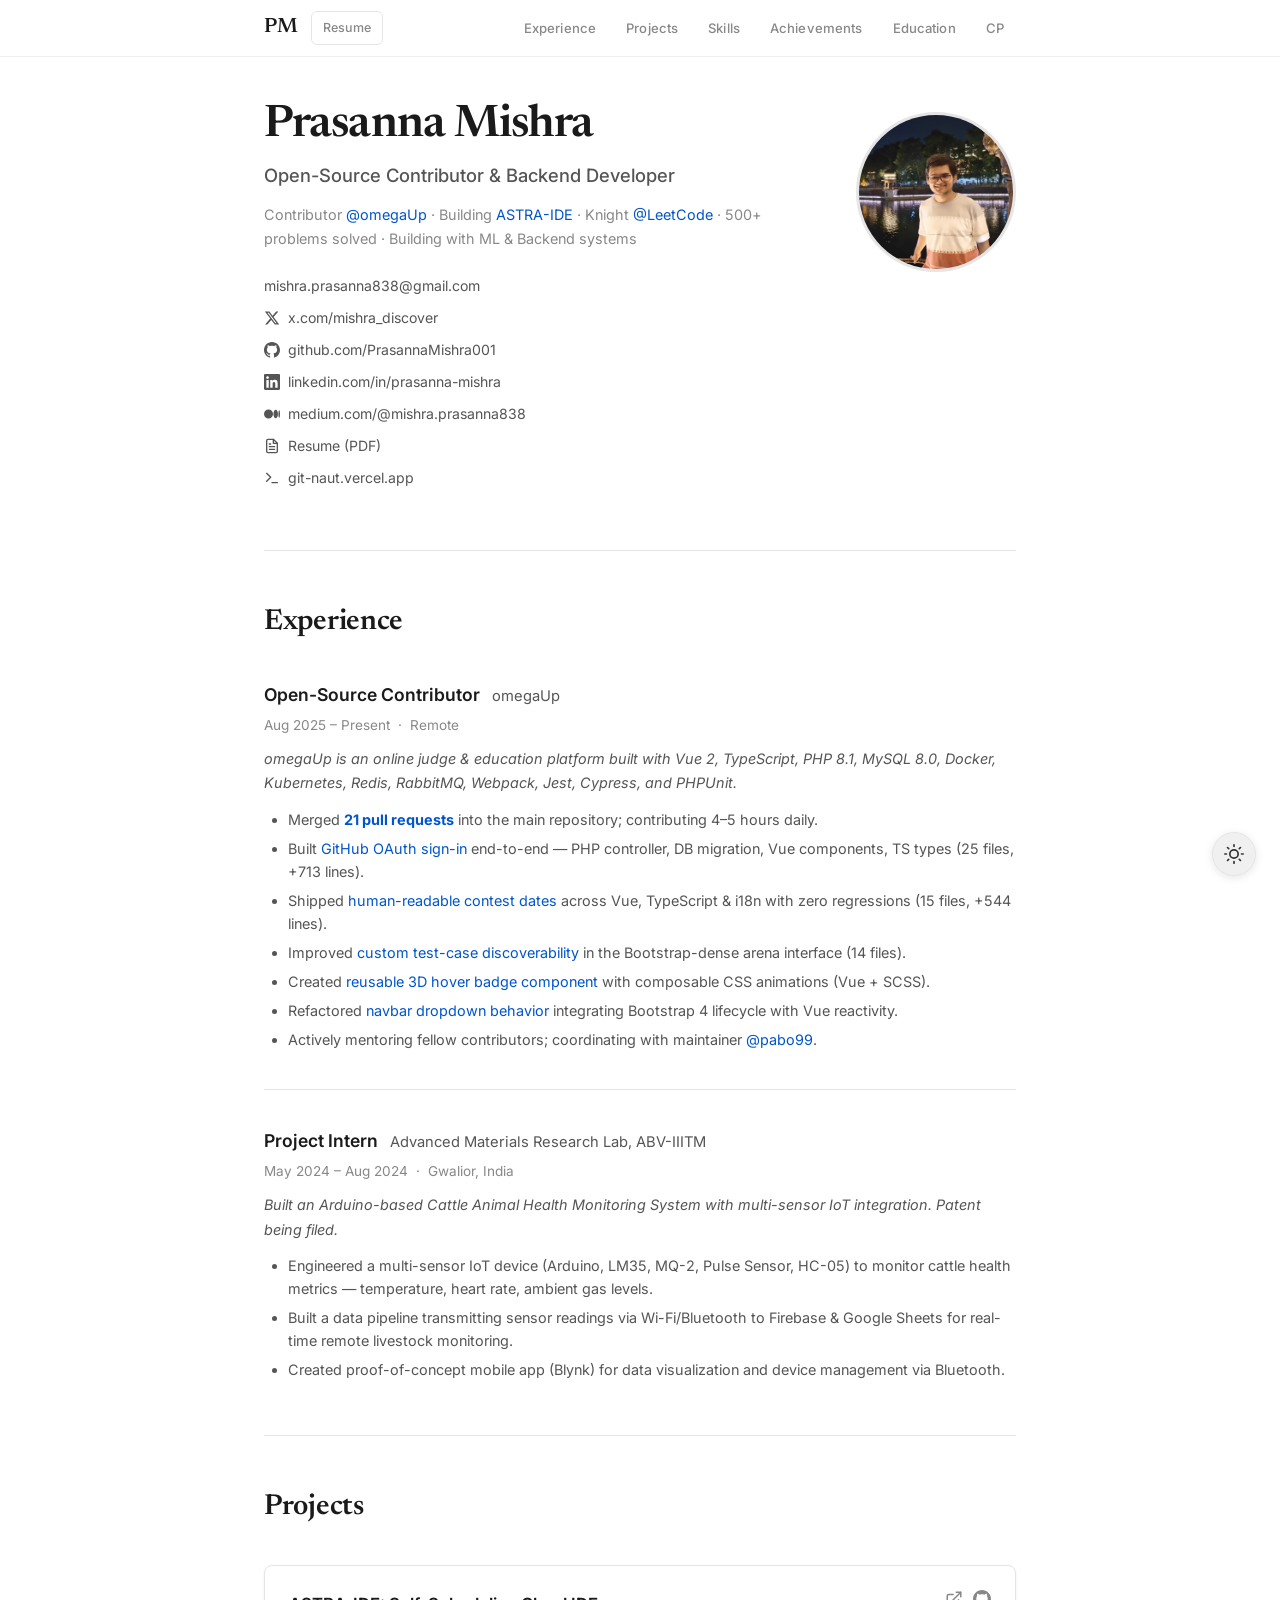
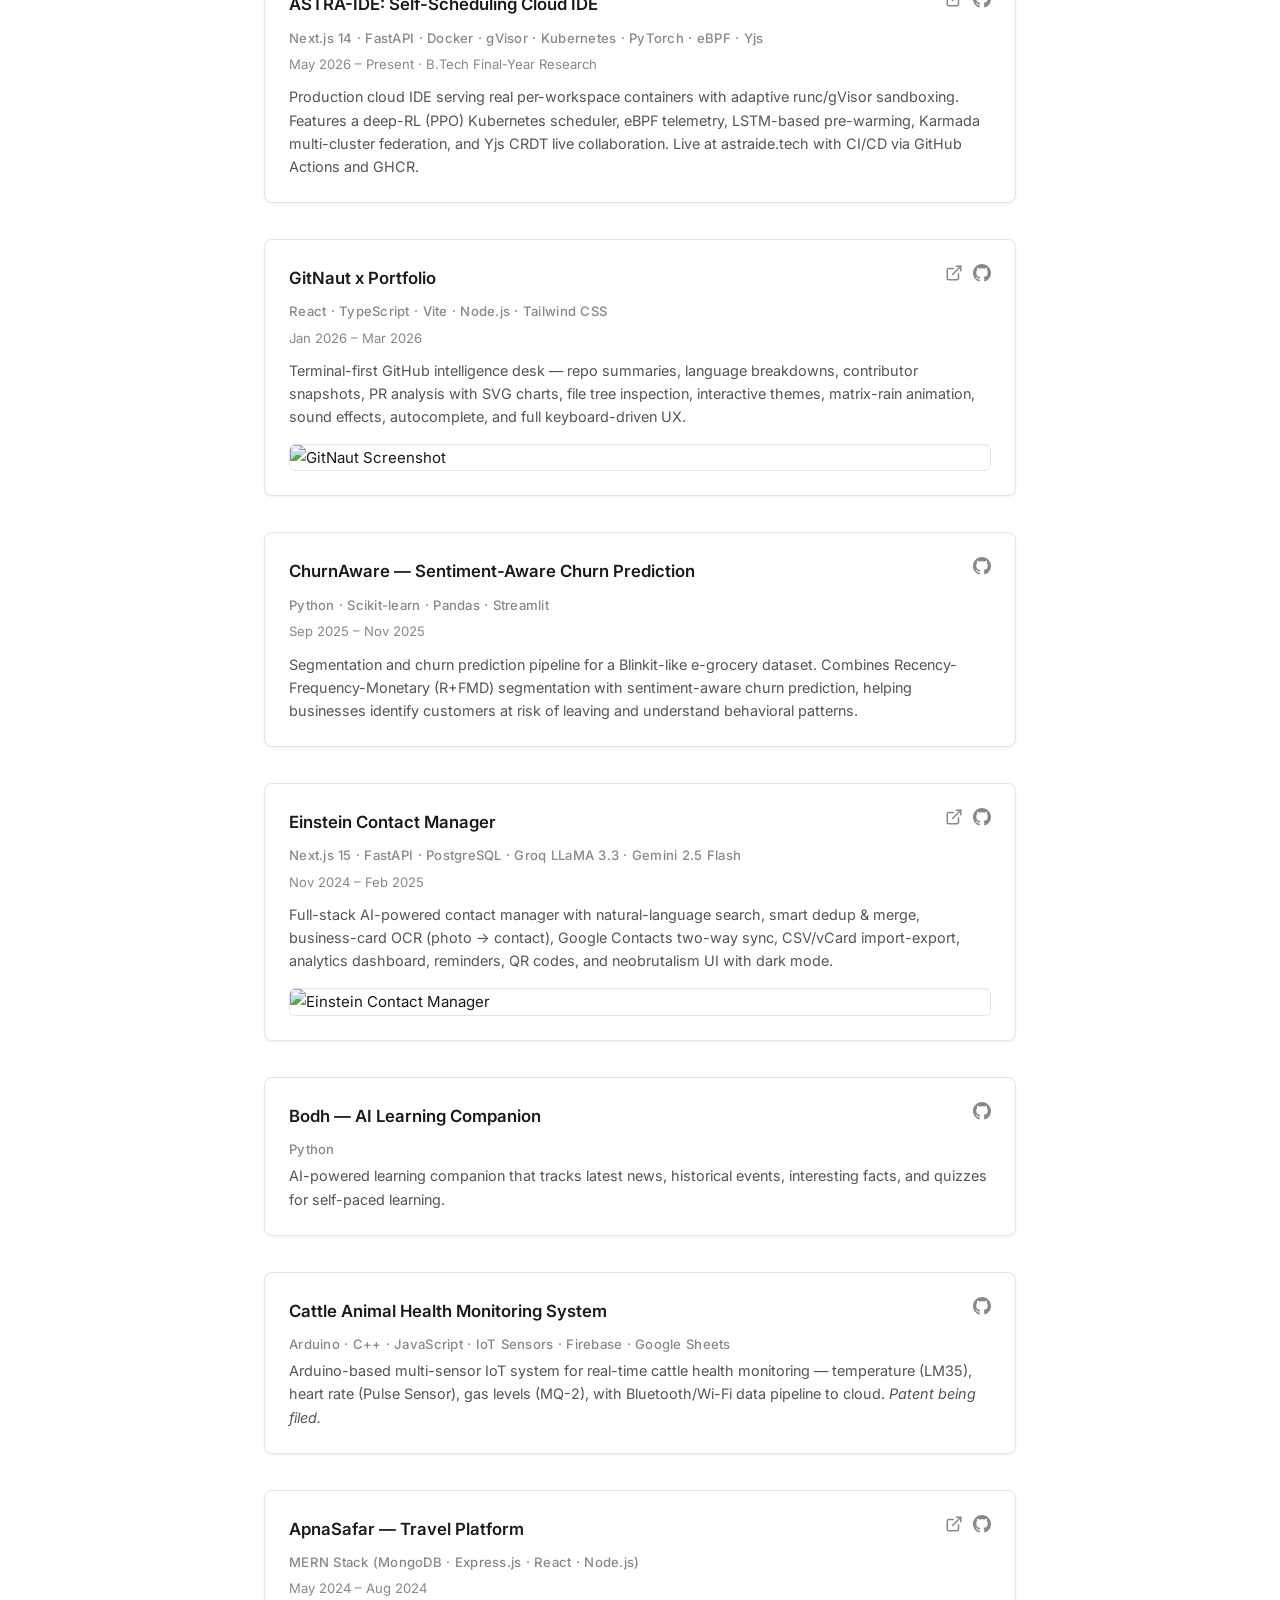
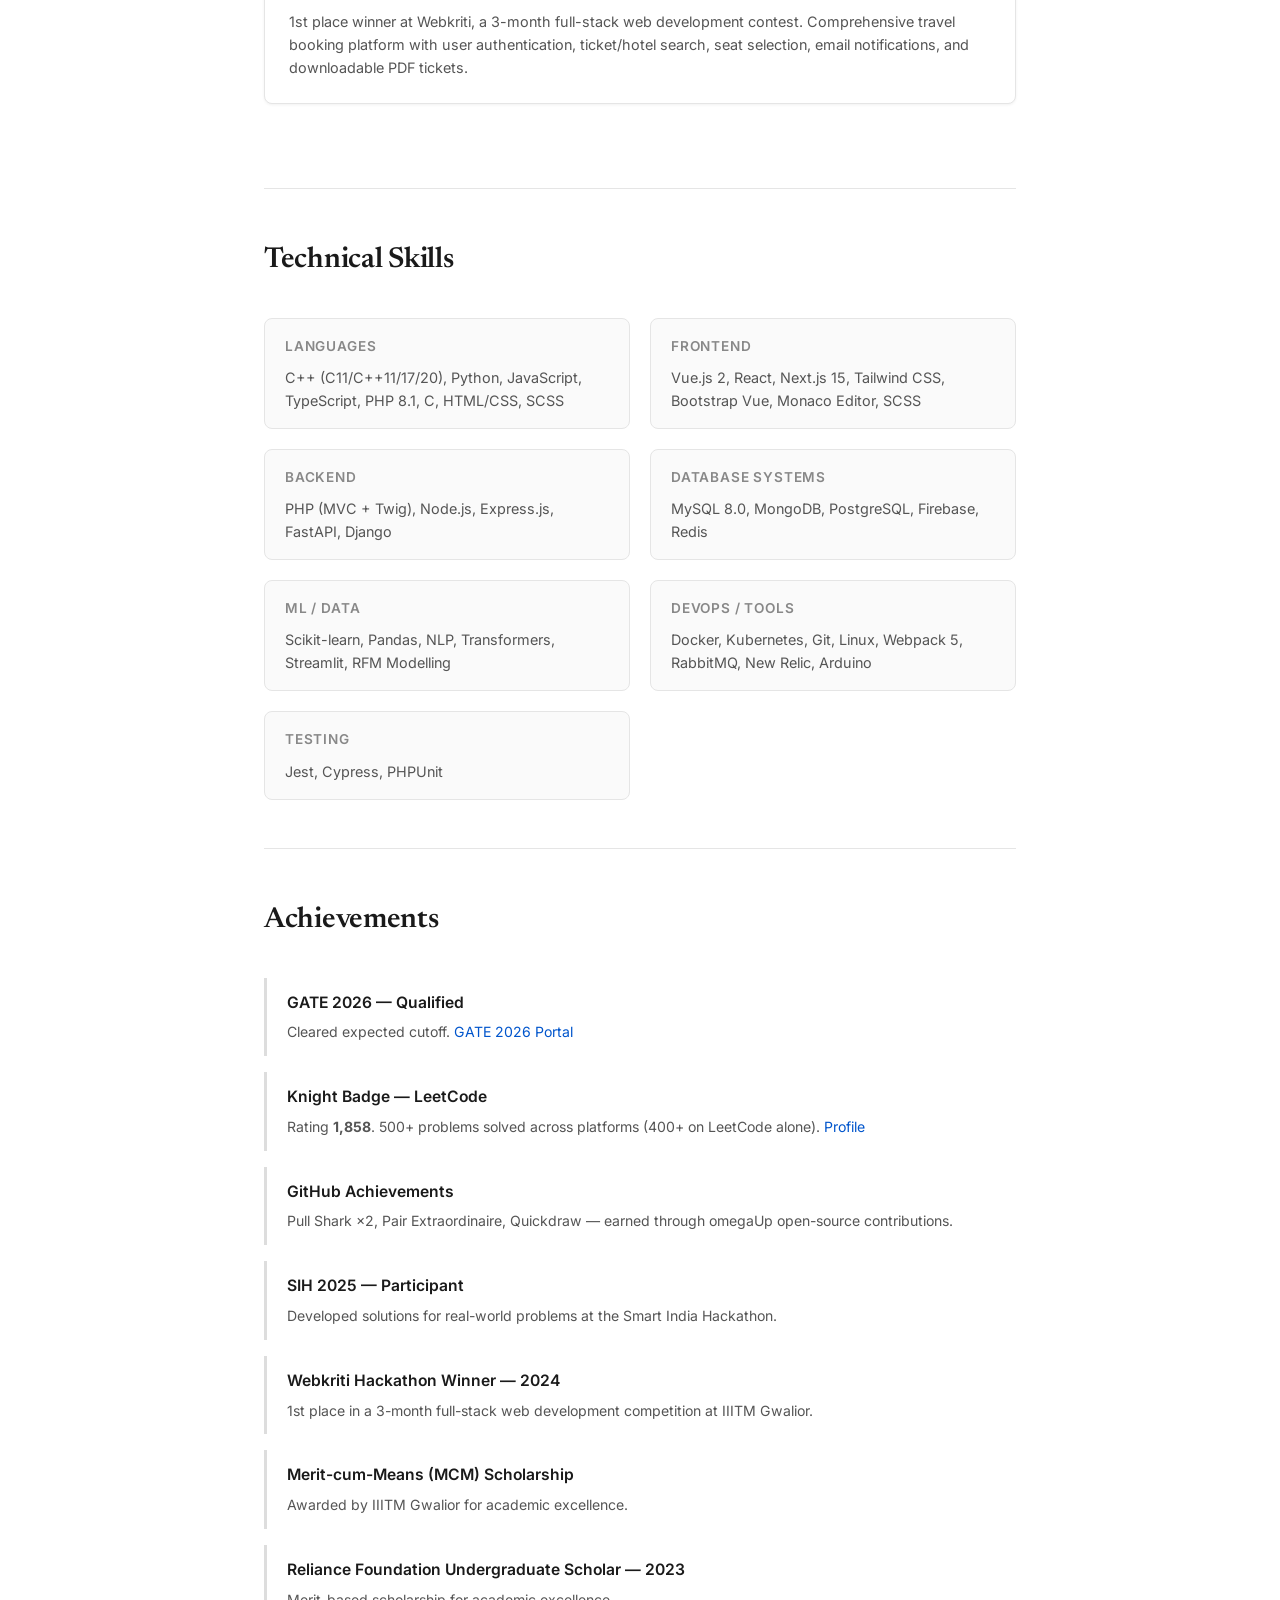
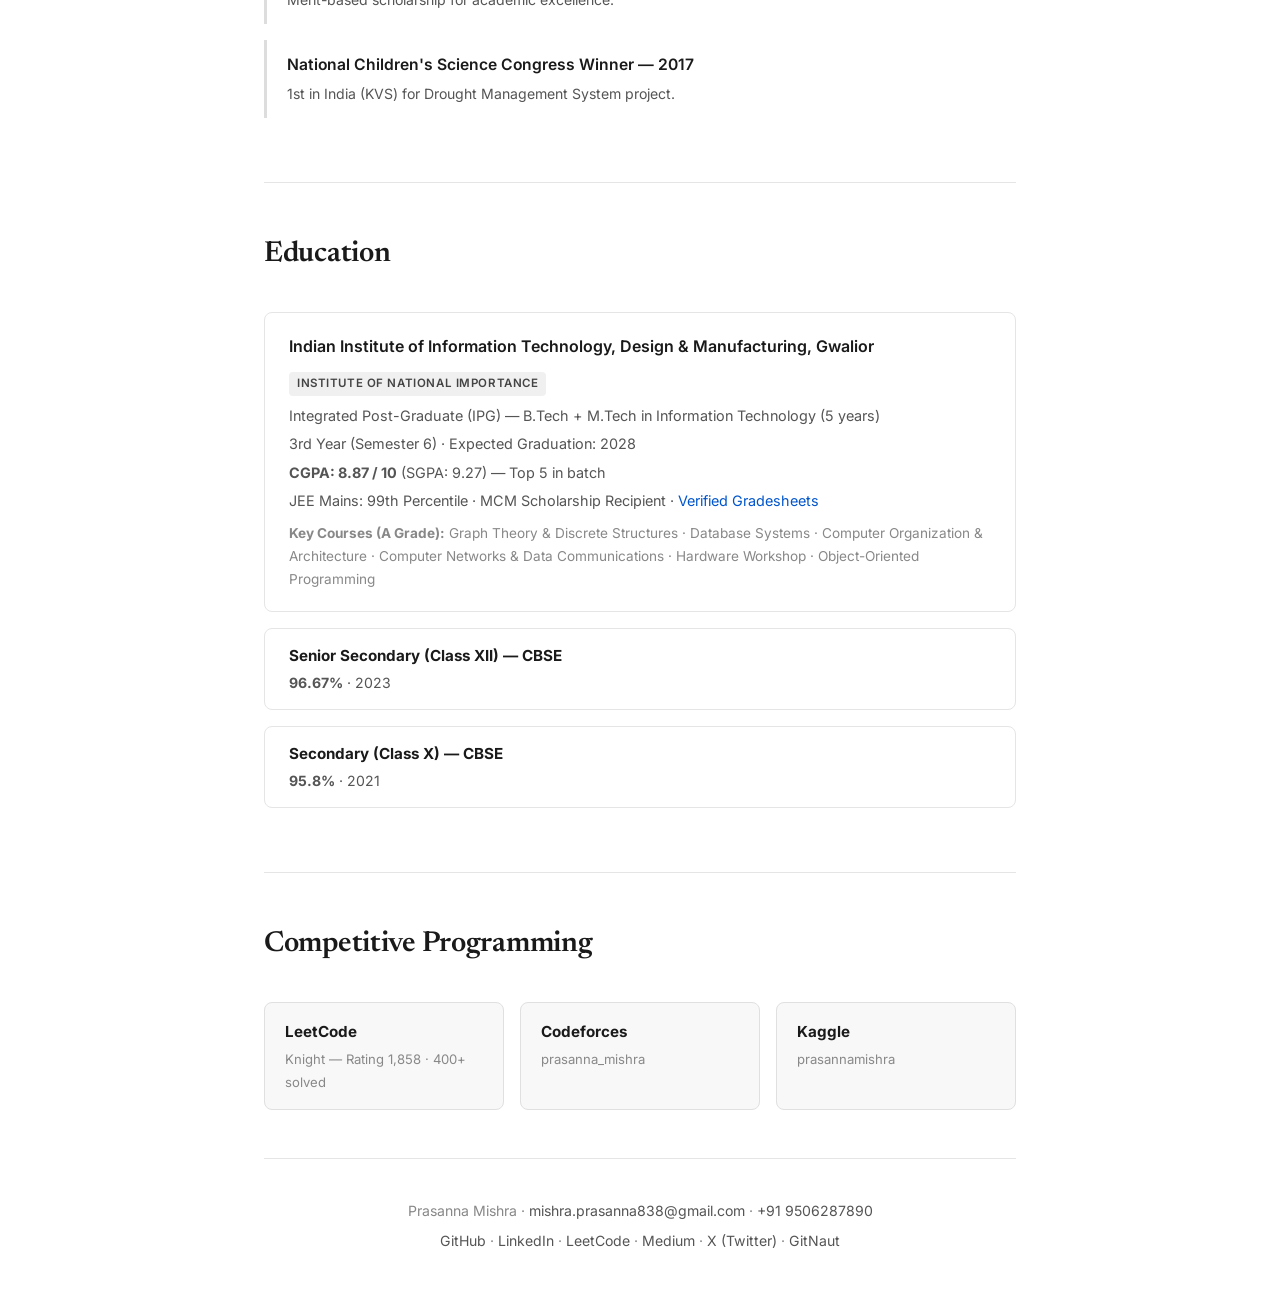
==== commit 39802ac5: "Add ASTRA-IDE project; drop research intern, Java/Kotlin, AlgoUniversity, CodeChef" ====
--- a/index.html
+++ b/index.html
@@ -53,7 +53,7 @@
         <p class="hero-title">Open-Source Contributor &amp; Backend Developer</p>
         <p class="hero-tagline">
           Contributor <a href="https://github.com/omegaup/omegaup" target="_blank">@omegaUp</a> ·
-          Research Intern @IIITM ·
+          Building <a href="https://astraide.tech" target="_blank">ASTRA-IDE</a> ·
           Knight <a href="https://leetcode.com/u/Prasanna_Mishra/" target="_blank">@LeetCode</a> ·
           500+ problems solved ·
           Building with ML &amp; Backend systems
@@ -113,20 +113,6 @@
 
       <div class="exp-card">
         <div class="exp-header">
-          <h3>Research Intern</h3>
-          <a href="https://www.iiitm.ac.in/index.php/en/component/splms/teacher/Roshni" target="_blank">Under Dr. Roshni Chakraborty, ABV-IIITM Gwalior</a>
-        </div>
-        <p class="exp-meta">Nov 2025 – Present &nbsp;·&nbsp; Gwalior, India</p>
-        <p class="exp-desc">Investigating how expert opinions from social media can improve stock prediction. Using the large-scale StockTwits dataset (2008–2022), identifying consistent expert and inverse-expert users based on their historical sentiment accuracy.</p>
-        <ul>
-          <li>Building ML pipeline for sentiment accuracy analysis and expert signal extraction using NLP and Transformers.</li>
-          <li>Enriching user metadata via targeted API-based scraping for behavioral pattern analysis.</li>
-          <li>Leveraging extracted expert signals to enhance stock trend prediction and improve reliability of social-media-driven investment insights.</li>
-        </ul>
-      </div>
-
-      <div class="exp-card">
-        <div class="exp-header">
           <h3>Project Intern</h3>
           <span>Advanced Materials Research Lab, ABV-IIITM</span>
         </div>
@@ -146,6 +132,23 @@
 
       <div class="project-card">
         <div class="project-header">
+          <h3>ASTRA-IDE: Self-Scheduling Cloud IDE</h3>
+          <div class="project-links">
+            <a href="https://astraide.tech" target="_blank" title="Live Demo">
+              <svg xmlns="http://www.w3.org/2000/svg" width="18" height="18" viewBox="0 0 24 24" fill="none" stroke="currentColor" stroke-width="2" stroke-linecap="round" stroke-linejoin="round"><path d="M18 13v6a2 2 0 0 1-2 2H5a2 2 0 0 1-2-2V8a2 2 0 0 1 2-2h6"/><polyline points="15 3 21 3 21 9"/><line x1="10" y1="14" x2="21" y2="3"/></svg>
+            </a>
+            <a href="https://github.com/PrasannaMishra001/astra-ide" target="_blank" title="Source Code">
+              <svg xmlns="http://www.w3.org/2000/svg" width="18" height="18" viewBox="0 0 24 24" fill="currentColor"><path d="M12 0c-6.626 0-12 5.373-12 12 0 5.302 3.438 9.8 8.207 11.387.599.111.793-.261.793-.577v-2.234c-3.338.726-4.033-1.416-4.033-1.416-.546-1.387-1.333-1.756-1.333-1.756-1.089-.745.083-.729.083-.729 1.205.084 1.839 1.237 1.839 1.237 1.07 1.834 2.807 1.304 3.492.997.107-.775.418-1.305.762-1.604-2.665-.305-5.467-1.334-5.467-5.931 0-1.311.469-2.381 1.236-3.221-.124-.303-.535-1.524.117-3.176 0 0 1.008-.322 3.301 1.23.957-.266 1.983-.399 3.003-.404 1.02.005 2.047.138 3.006.404 2.291-1.552 3.297-1.23 3.297-1.23.653 1.653.242 2.874.118 3.176.77.84 1.235 1.911 1.235 3.221 0 4.609-2.807 5.624-5.479 5.921.43.372.823 1.102.823 2.222v3.293c0 .319.192.694.801.576 4.765-1.589 8.199-6.086 8.199-11.386 0-6.627-5.373-12-12-12z"/></svg>
+            </a>
+          </div>
+        </div>
+        <p class="project-tech">Next.js 14 · FastAPI · Docker · gVisor · Kubernetes · PyTorch · eBPF · Yjs</p>
+        <p class="project-date">May 2026 – Present · B.Tech Final-Year Research</p>
+        <p>Production cloud IDE serving real per-workspace containers with adaptive runc/gVisor sandboxing. Features a deep-RL (PPO) Kubernetes scheduler, eBPF telemetry, LSTM-based pre-warming, Karmada multi-cluster federation, and Yjs CRDT live collaboration. Live at astraide.tech with CI/CD via GitHub Actions and GHCR.</p>
+      </div>
+
+      <div class="project-card">
+        <div class="project-header">
           <h3>GitNaut x Portfolio</h3>
           <div class="project-links">
             <a href="https://git-naut.vercel.app/" target="_blank" title="Live Demo">
@@ -248,7 +251,7 @@
       <div class="skills-grid">
         <div class="skills-category">
           <h3>Languages</h3>
-          <p>C++ (C11/C++11/17/20), Python, JavaScript, TypeScript, PHP 8.1, Java, C, Kotlin, HTML/CSS, SCSS</p>
+          <p>C++ (C11/C++11/17/20), Python, JavaScript, TypeScript, PHP 8.1, C, HTML/CSS, SCSS</p>
         </div>
         <div class="skills-category">
           <h3>Frontend</h3>
@@ -309,11 +312,6 @@
       <div class="achievement-card">
         <h3>Merit-cum-Means (MCM) Scholarship</h3>
         <p>Awarded by IIITM Gwalior for academic excellence.</p>
-      </div>
-
-      <div class="achievement-card">
-        <h3>AlgoUniversity ICPC Camp</h3>
-        <p>Qualified to Stage 2 of the selection for the competitive programming camp.</p>
       </div>
 
       <div class="achievement-card">
@@ -362,10 +360,6 @@
         <a href="https://codeforces.com/profile/prasanna_mishra" target="_blank" class="cp-card">
           <strong>Codeforces</strong>
           <span>prasanna_mishra</span>
-        </a>
-        <a href="https://www.codechef.com/users/prasannamishra" target="_blank" class="cp-card">
-          <strong>CodeChef</strong>
-          <span>prasannamishra</span>
         </a>
         <a href="https://www.kaggle.com/prasannamishra" target="_blank" class="cp-card">
           <strong>Kaggle</strong>
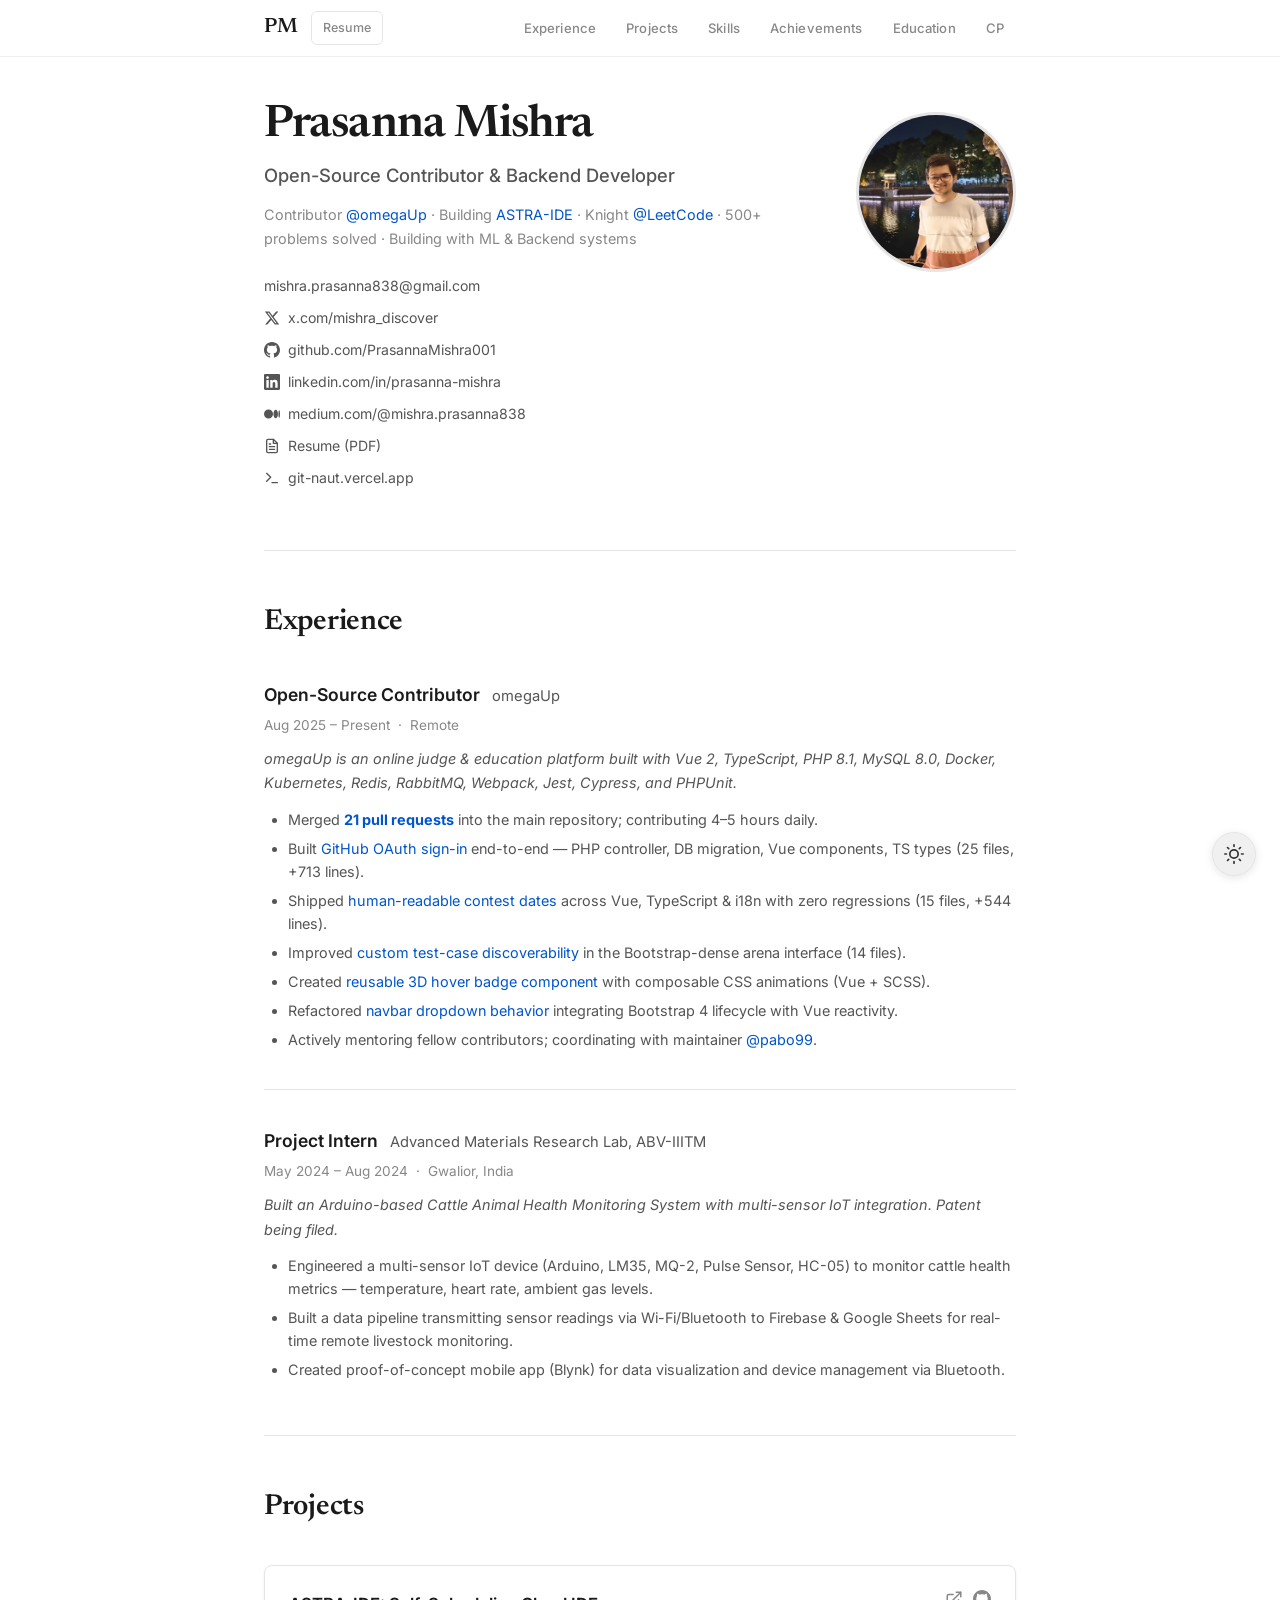
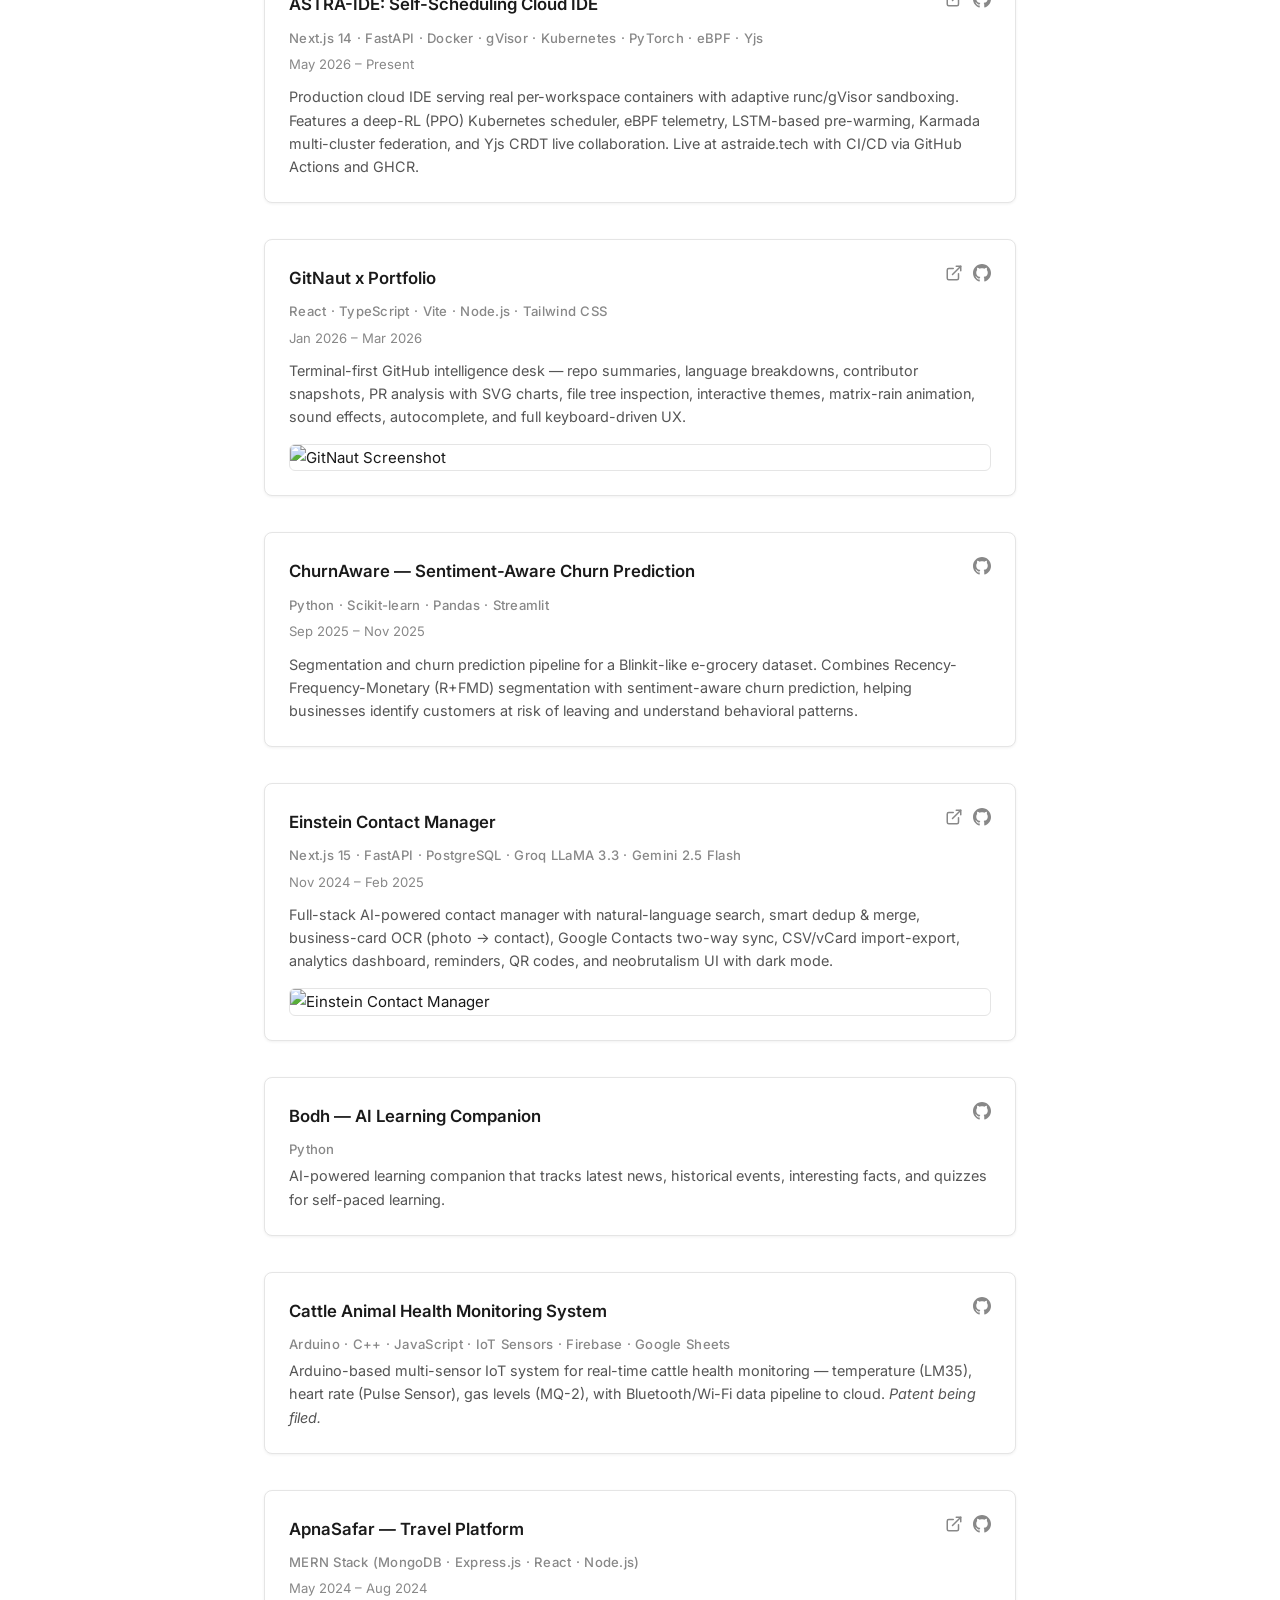
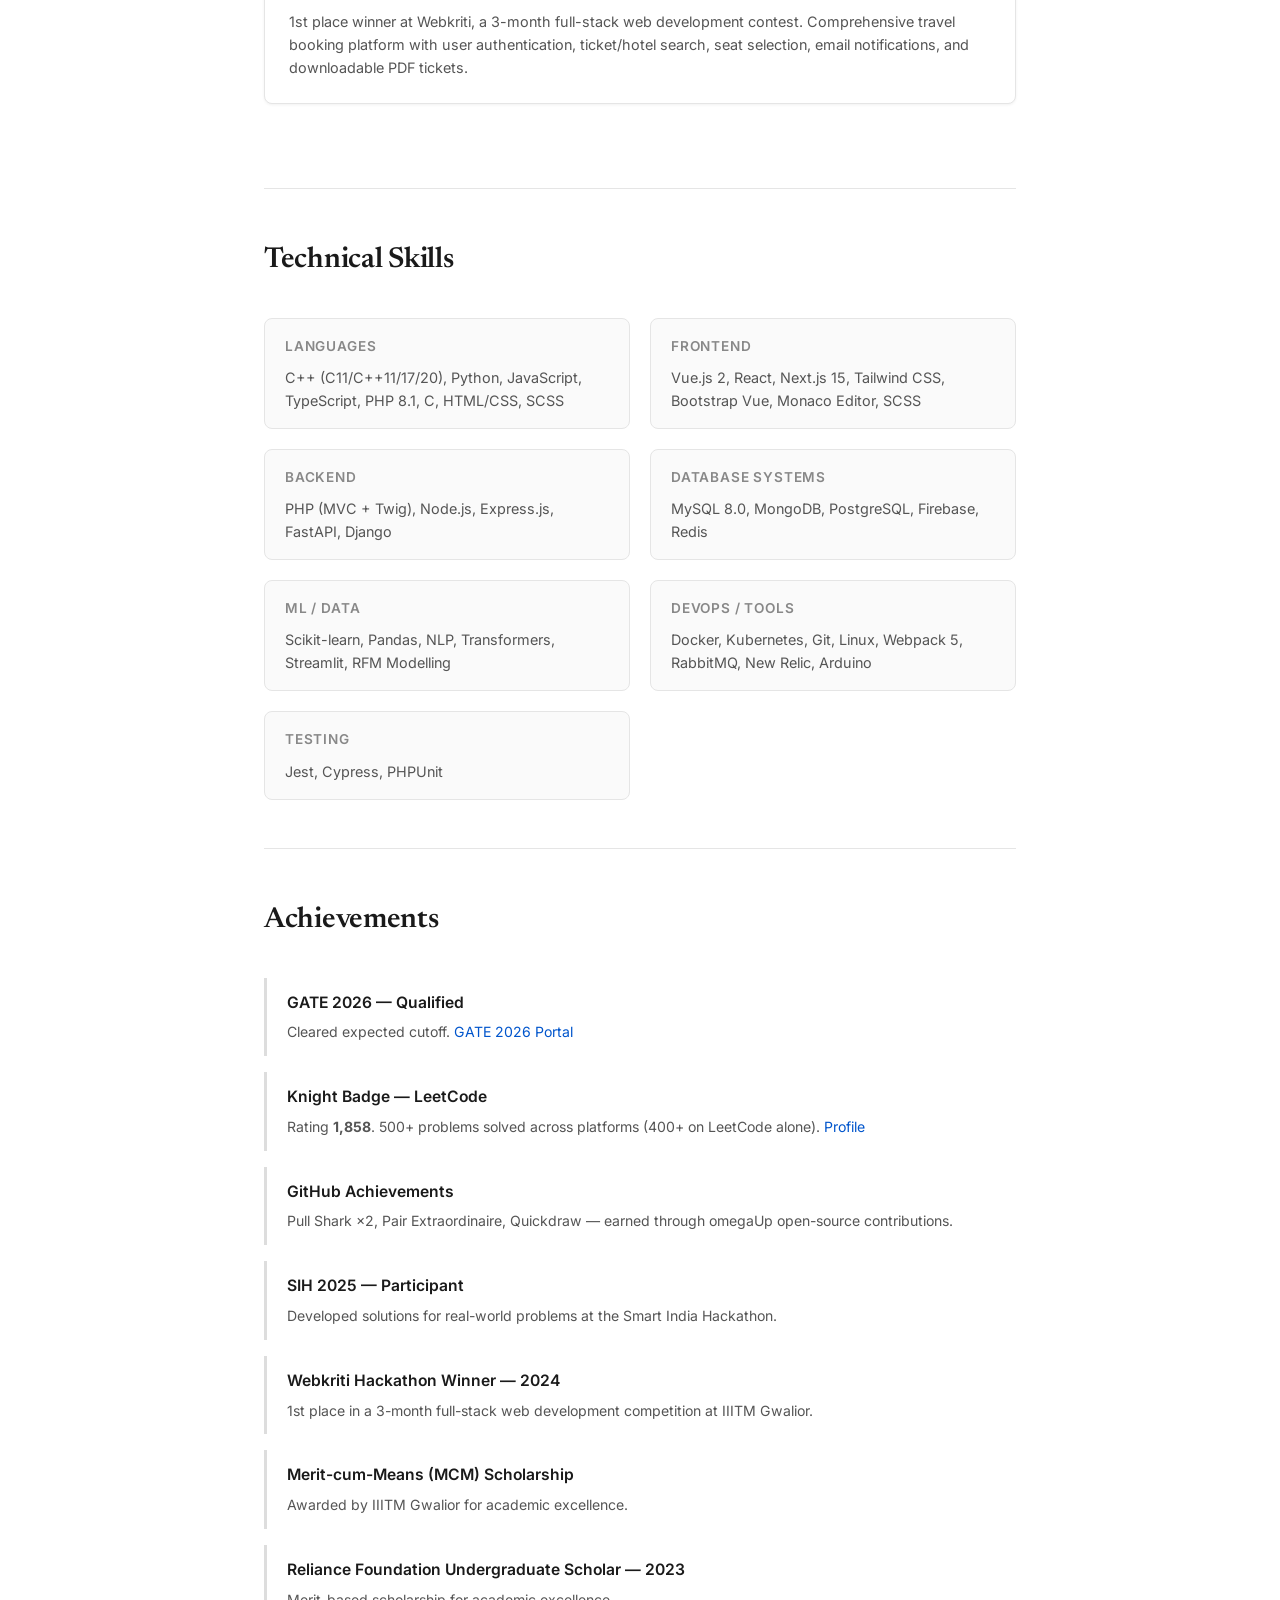
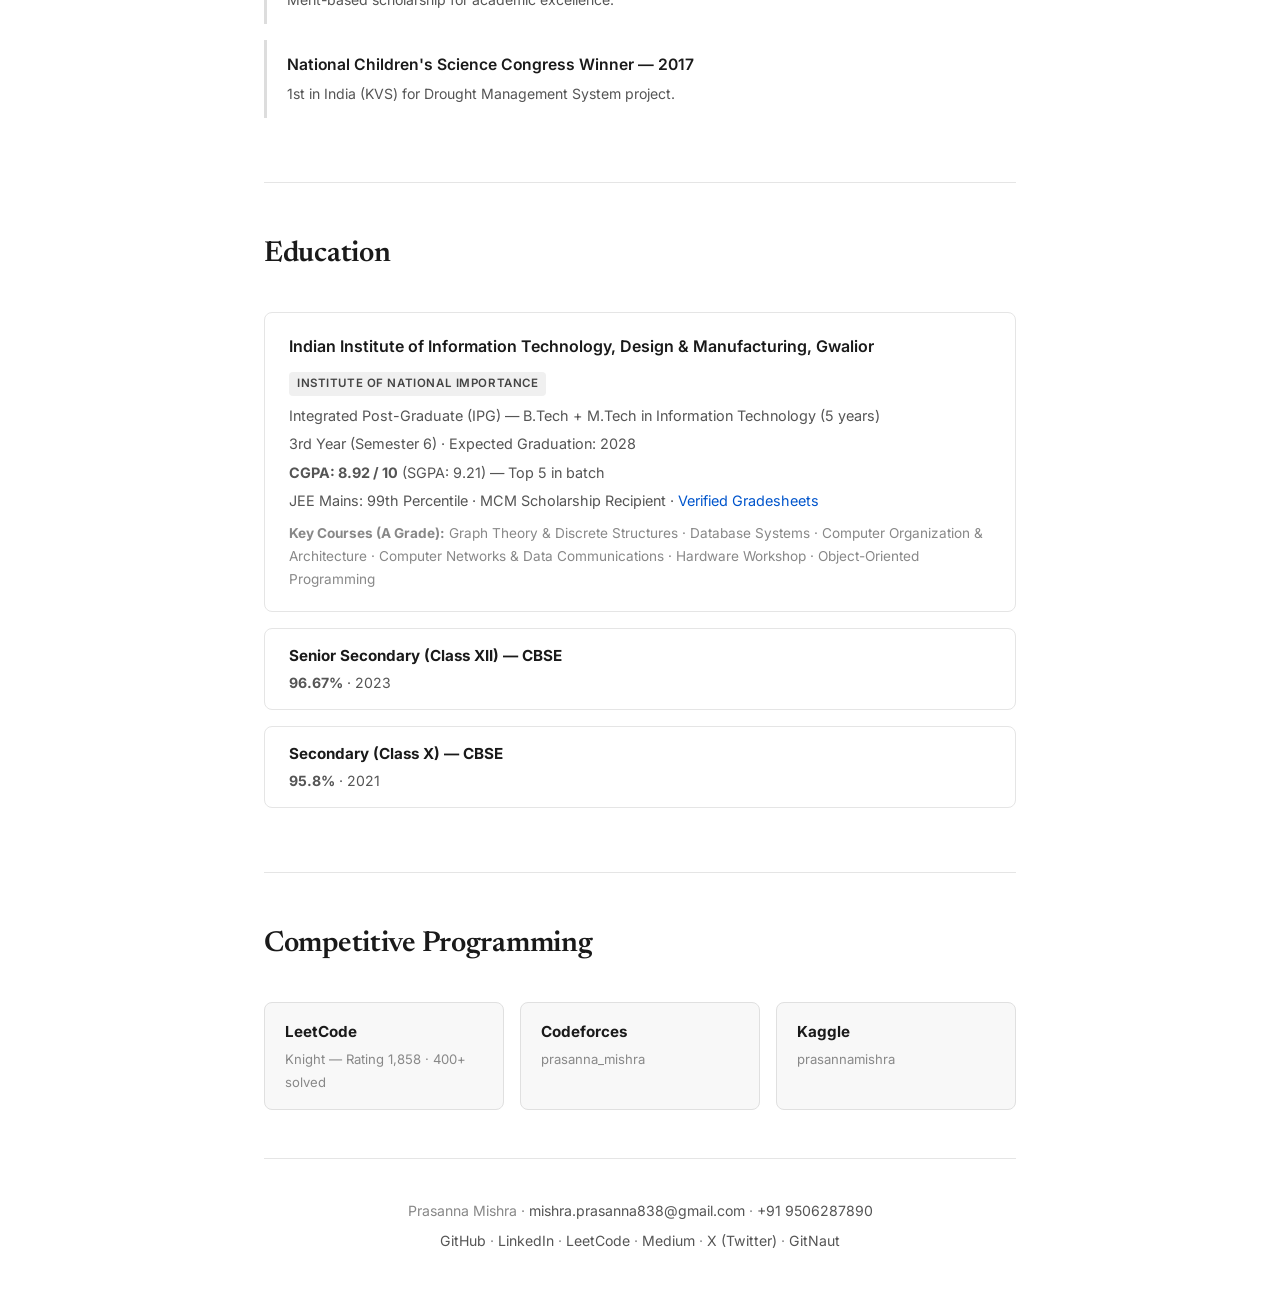
==== commit 088d11d8: "Update CGPA/SGPA to 8.92/9.21; drop final-year label from ASTRA-IDE" ====
--- a/index.html
+++ b/index.html
@@ -143,7 +143,7 @@
           </div>
         </div>
         <p class="project-tech">Next.js 14 · FastAPI · Docker · gVisor · Kubernetes · PyTorch · eBPF · Yjs</p>
-        <p class="project-date">May 2026 – Present · B.Tech Final-Year Research</p>
+        <p class="project-date">May 2026 – Present</p>
         <p>Production cloud IDE serving real per-workspace containers with adaptive runc/gVisor sandboxing. Features a deep-RL (PPO) Kubernetes scheduler, eBPF telemetry, LSTM-based pre-warming, Karmada multi-cluster federation, and Yjs CRDT live collaboration. Live at astraide.tech with CI/CD via GitHub Actions and GHCR.</p>
       </div>
 
@@ -335,7 +335,7 @@
         </div>
         <p class="edu-degree">Integrated Post-Graduate (IPG) — B.Tech + M.Tech in Information Technology (5 years)</p>
         <p class="edu-meta">3rd Year (Semester 6) · Expected Graduation: 2028</p>
-        <p><strong>CGPA: 8.87 / 10</strong> (SGPA: 9.27) — Top 5 in batch</p>
+        <p><strong>CGPA: 8.92 / 10</strong> (SGPA: 9.21) — Top 5 in batch</p>
         <p>JEE Mains: 99th Percentile · MCM Scholarship Recipient · <a href="https://drive.google.com/drive/folders/1S1DK5RQ554cfmcy-5H6tFfmkBwR3zL5v?usp=sharing" target="_blank">Verified Gradesheets</a></p>
         <p class="edu-courses"><strong>Key Courses (A Grade):</strong> Graph Theory &amp; Discrete Structures · Database Systems · Computer Organization &amp; Architecture · Computer Networks &amp; Data Communications · Hardware Workshop · Object-Oriented Programming</p>
       </div>
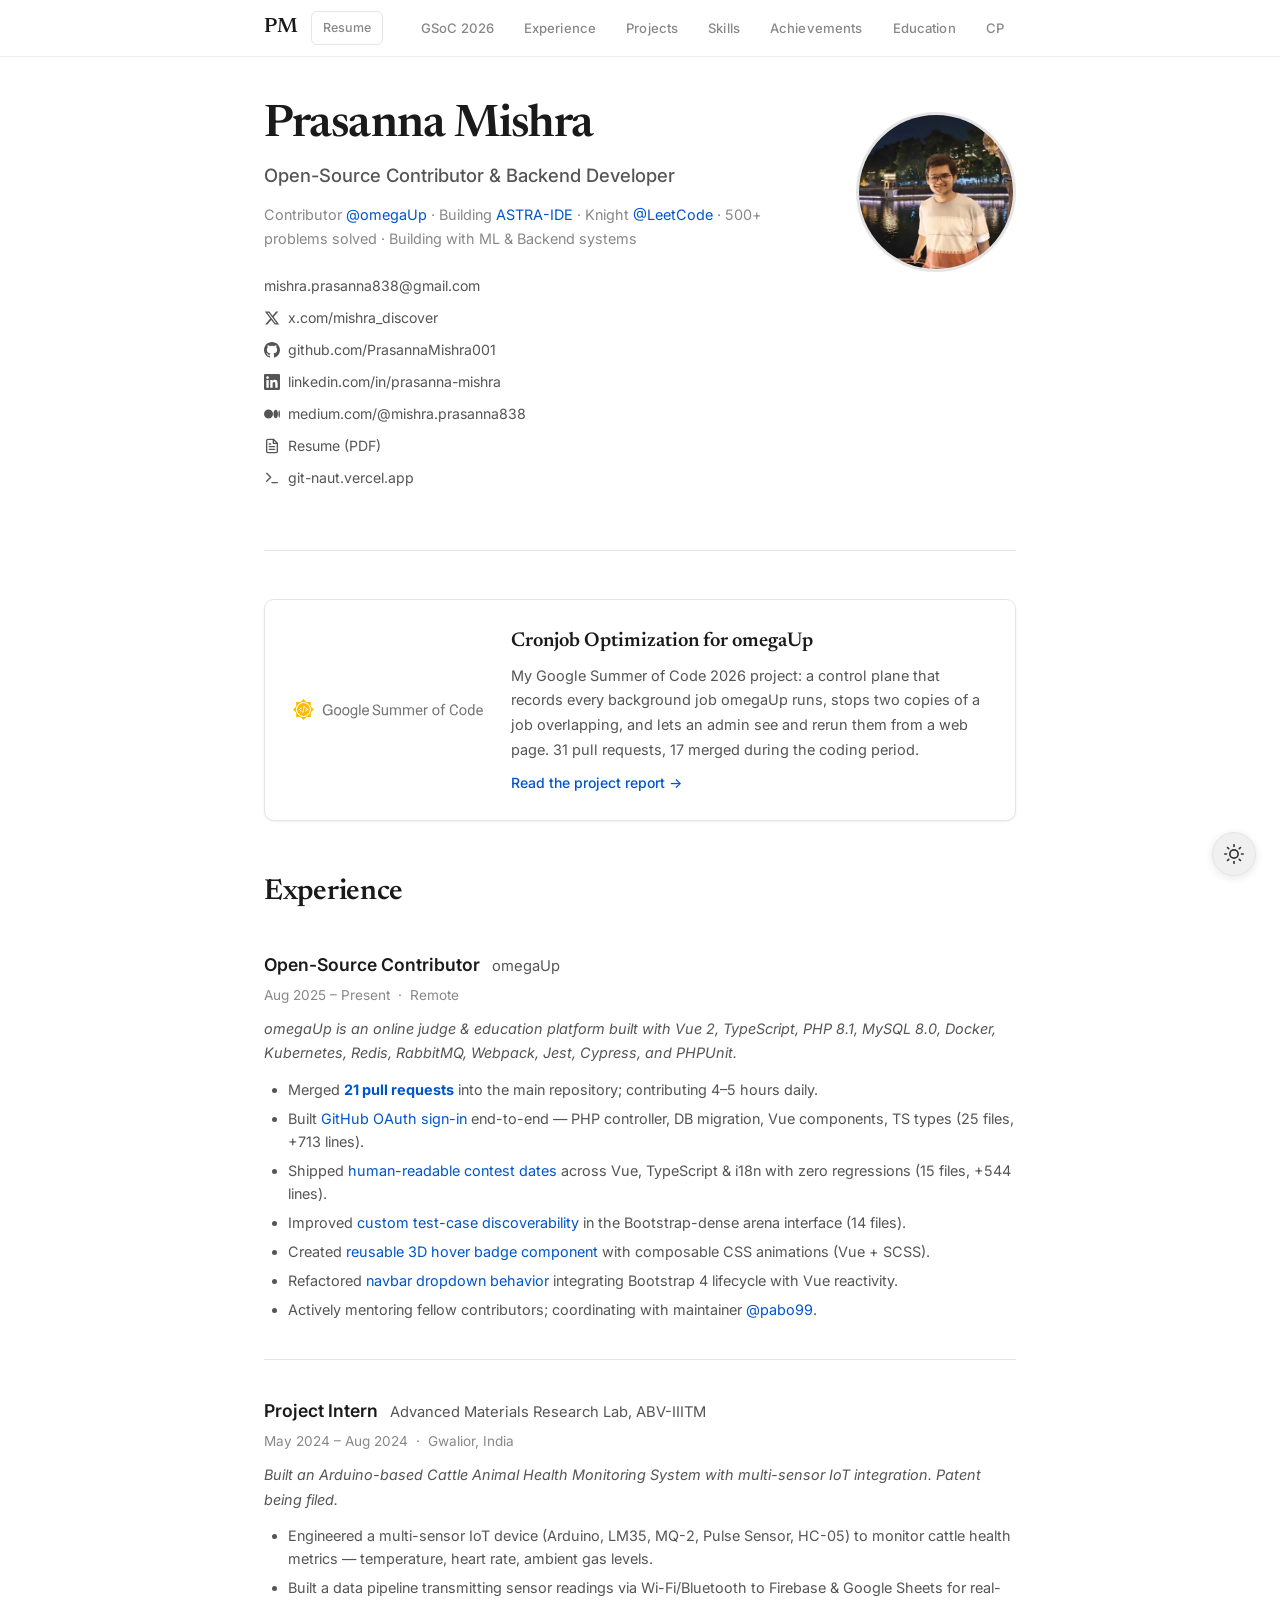
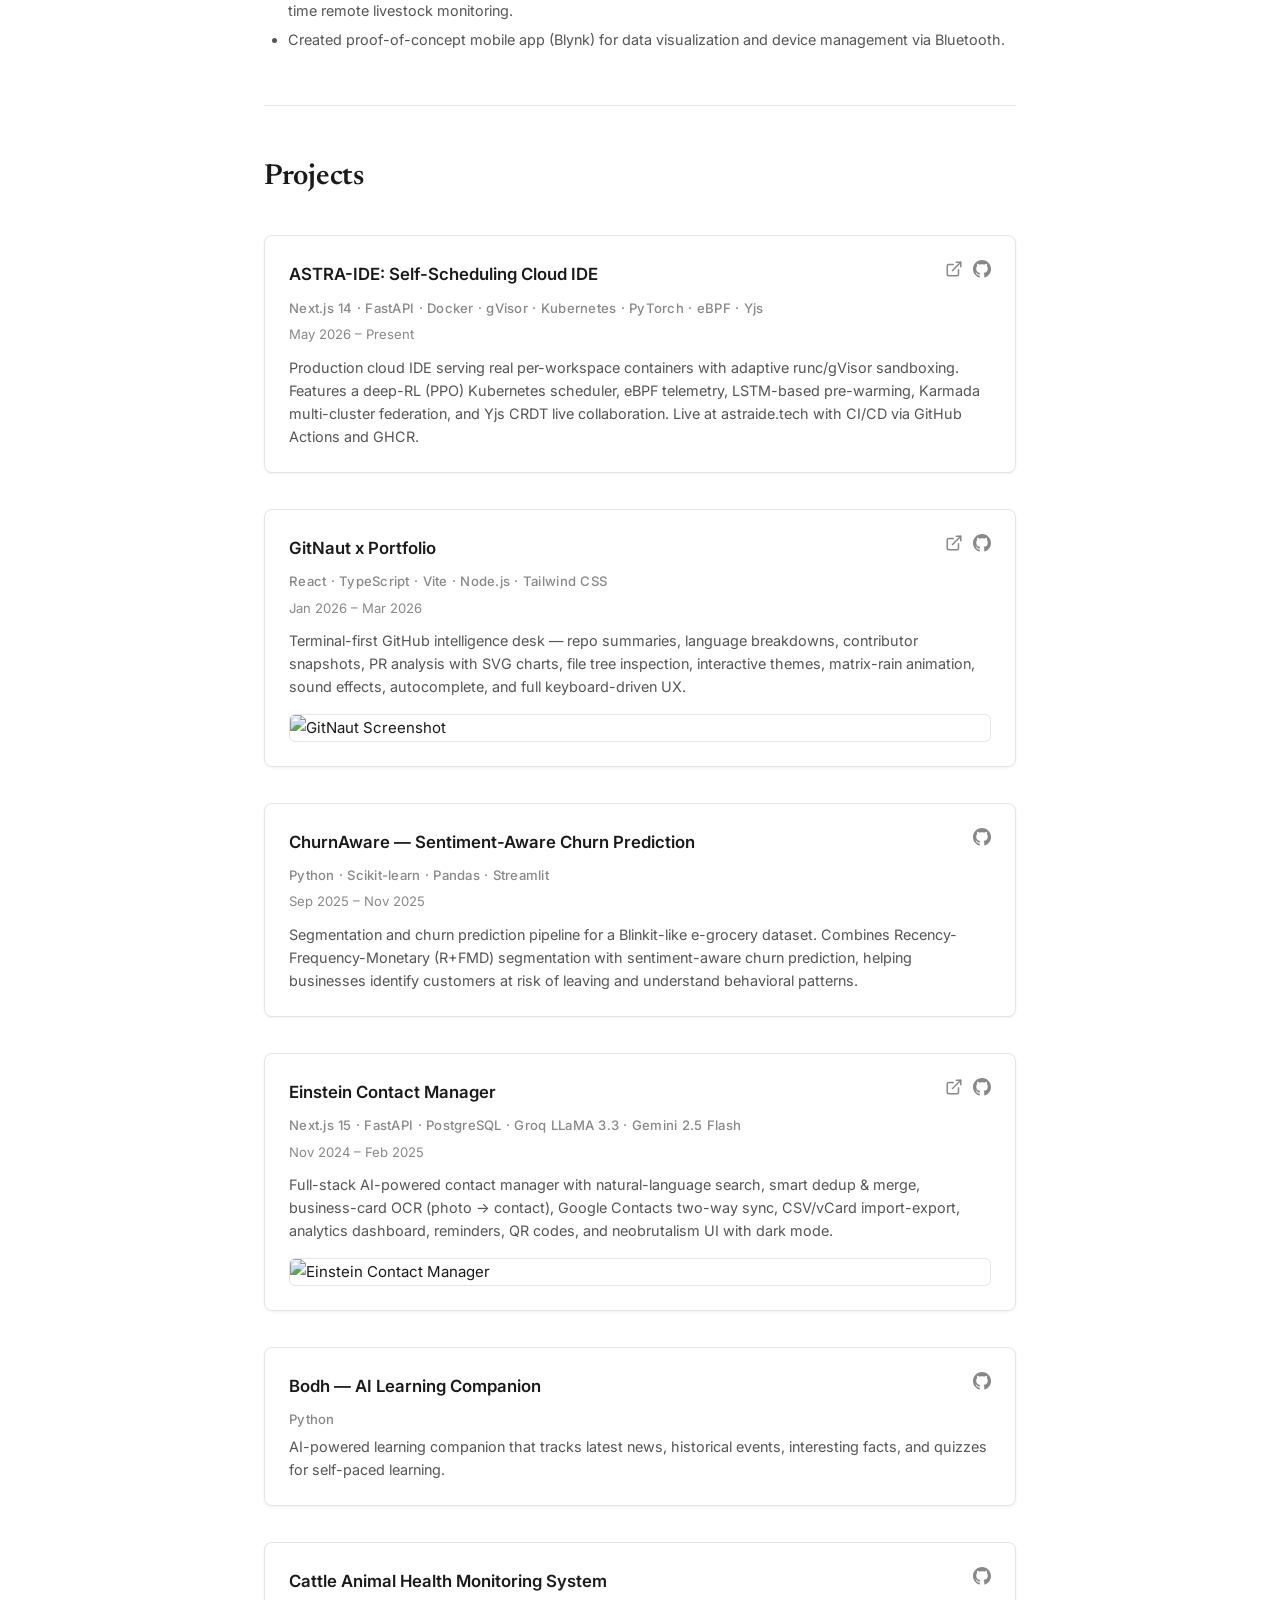
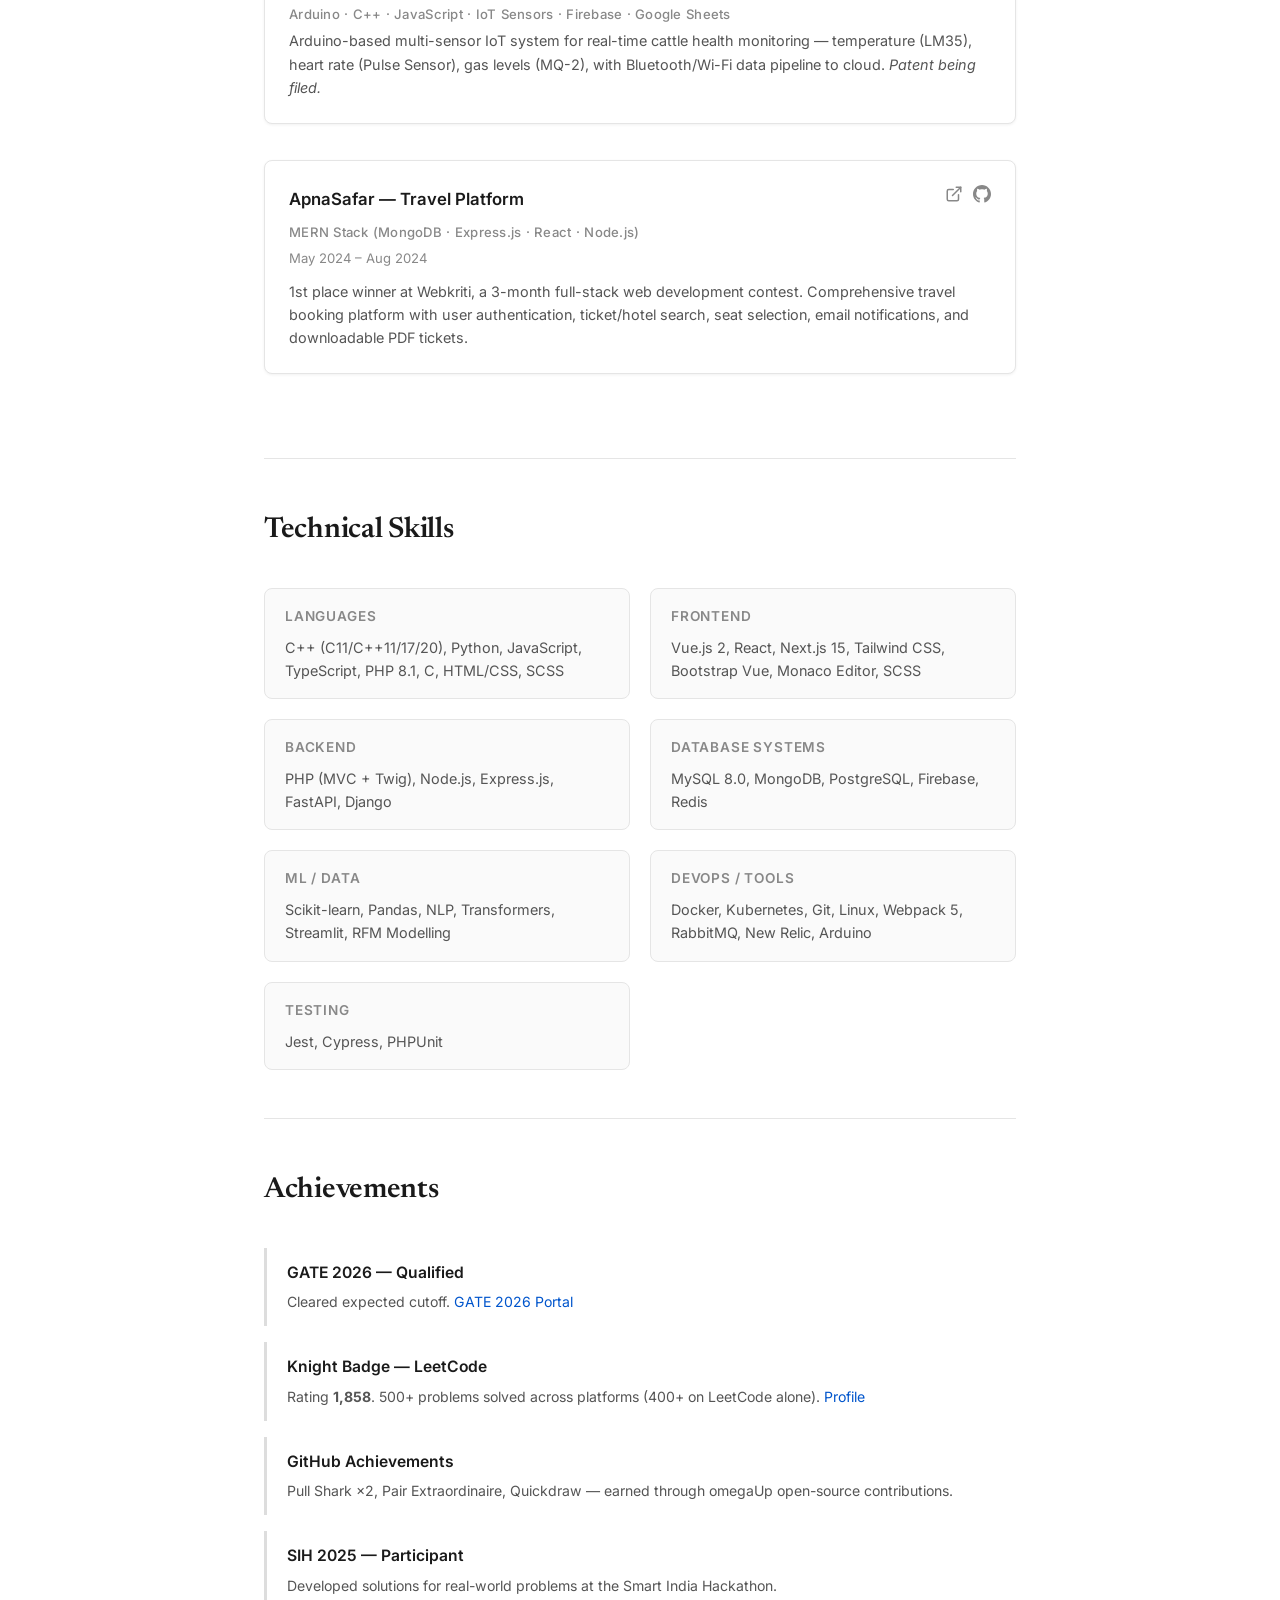
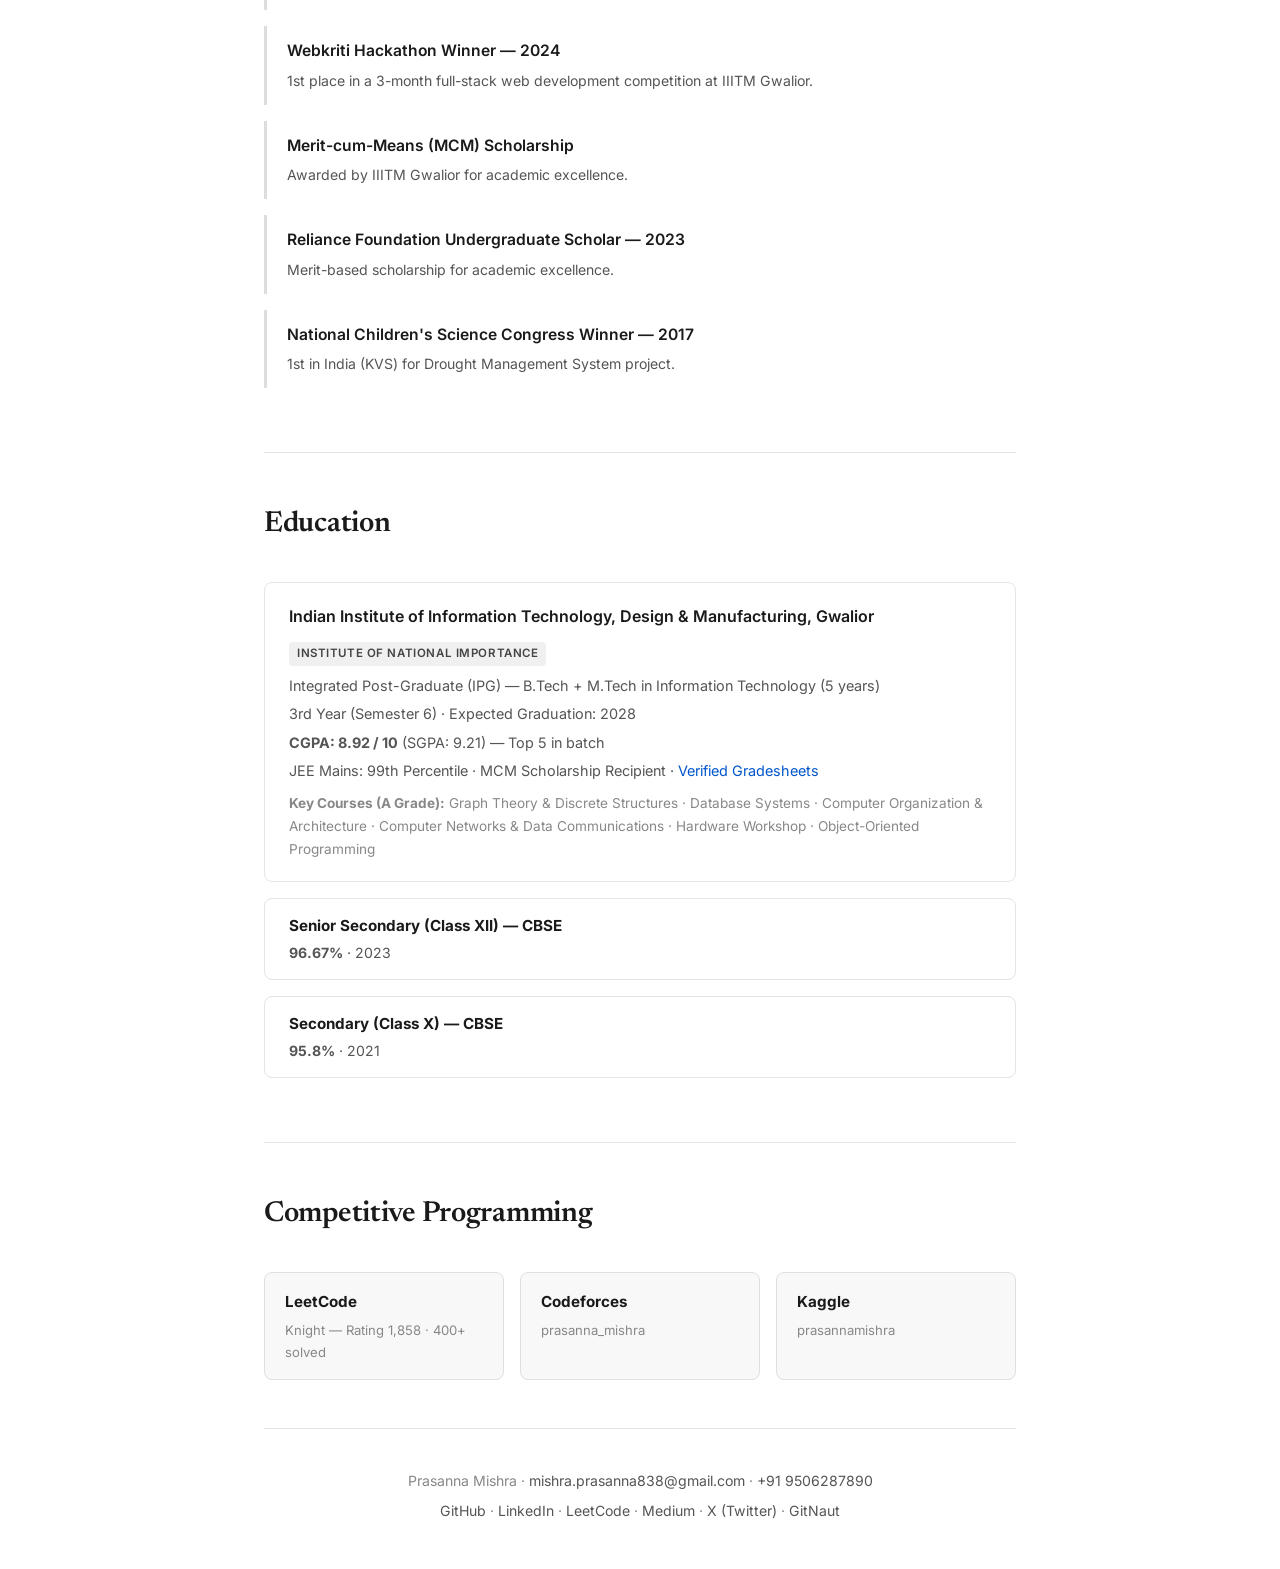
==== commit dc2232f3: "add gsoc 2026 project pages" ====
--- a/index.html
+++ b/index.html
@@ -26,6 +26,7 @@
       <a href="#" class="nav-logo">PM</a>
       <a href="https://drive.google.com/file/d/1azi86BgfU5daak5iSA-Z5VR6YqgsXRj3/view?usp=sharing" target="_blank" class="nav-resume">Resume</a>
       <div class="nav-links">
+        <a href="gsoc/" class="nav-link">GSoC 2026</a>
         <a href="#experience" class="nav-link">Experience</a>
         <a href="#projects" class="nav-link">Projects</a>
         <a href="#skills" class="nav-link">Skills</a>
@@ -89,6 +90,17 @@
       <img src="prasanna.jpeg" alt="Prasanna Mishra" class="hero-avatar" />
     </section>
 
+
+    <!-- ===== GSOC ===== -->
+    <a href="gsoc/" class="gsoc-banner">
+      <img src="gsoc-logo.svg" alt="Google Summer of Code" />
+      <div class="gsoc-banner-text">
+        <h3>Cronjob Optimization for omegaUp</h3>
+        <p>My Google Summer of Code 2026 project: a control plane that records every background job omegaUp runs, stops two copies of a job overlapping, and lets an admin see and rerun them from a web page. 31 pull requests, 17 merged during the coding period.</p>
+        <span class="gsoc-banner-cta">Read the project report &rarr;</span>
+      </div>
+    </a>
+
     <!-- ===== EXPERIENCE ===== -->
     <section class="section" id="experience">
       <h2>Experience</h2>
--- a/style.css
+++ b/style.css
@@ -620,3 +620,40 @@
   .edu-header { flex-direction: column; gap: 4px; }
   .theme-toggle { bottom: 16px; right: 16px; width: 40px; height: 40px; }
 }
+
+/* ===== GSOC BANNER ===== */
+.gsoc-banner {
+  display: flex;
+  align-items: center;
+  gap: 28px;
+  margin: 48px 0 0;
+  padding: 24px 28px;
+  background: var(--card-bg);
+  border: 1px solid var(--border);
+  border-radius: 10px;
+  box-shadow: var(--card-shadow);
+  text-decoration: none;
+  transition: box-shadow 0.2s ease, transform 0.2s ease;
+}
+.gsoc-banner:hover { box-shadow: var(--card-hover-shadow); transform: translateY(-2px); }
+.gsoc-banner > img { width: 190px; flex-shrink: 0; }
+.gsoc-banner-text h3 {
+  font-family: 'Newsreader', Georgia, serif;
+  font-size: 20px;
+  font-weight: 600;
+  color: var(--text);
+  margin-bottom: 6px;
+}
+.gsoc-banner-text p { color: var(--text-secondary); font-size: 14.5px; margin-bottom: 8px; }
+.gsoc-banner-cta { color: var(--link); font-size: 14px; font-weight: 500; }
+
+@media (max-width: 640px) {
+  .gsoc-banner { flex-direction: column; align-items: flex-start; gap: 16px; }
+  .gsoc-banner > img { width: 160px; }
+}
+
+[data-theme="dark"] .gsoc-banner > img {
+  background: #ffffff;
+  padding: 10px 14px;
+  border-radius: 6px;
+}
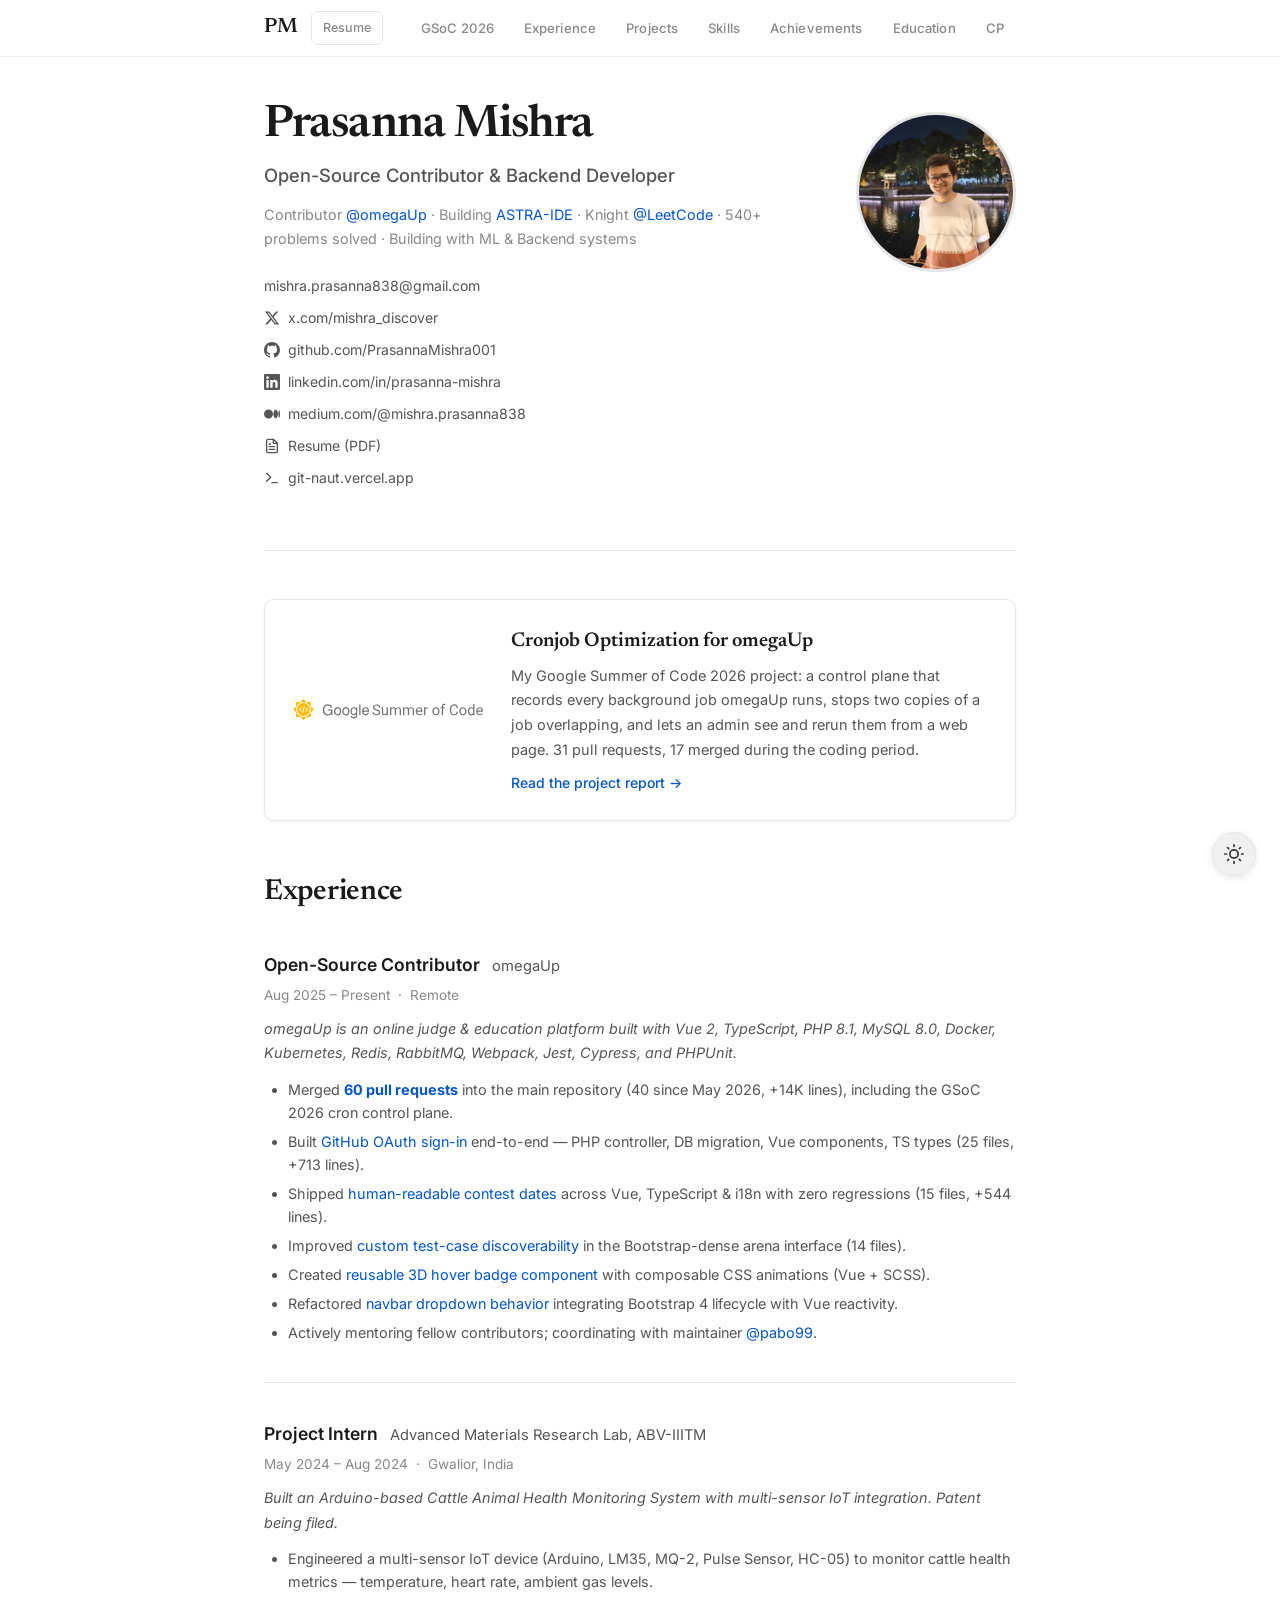
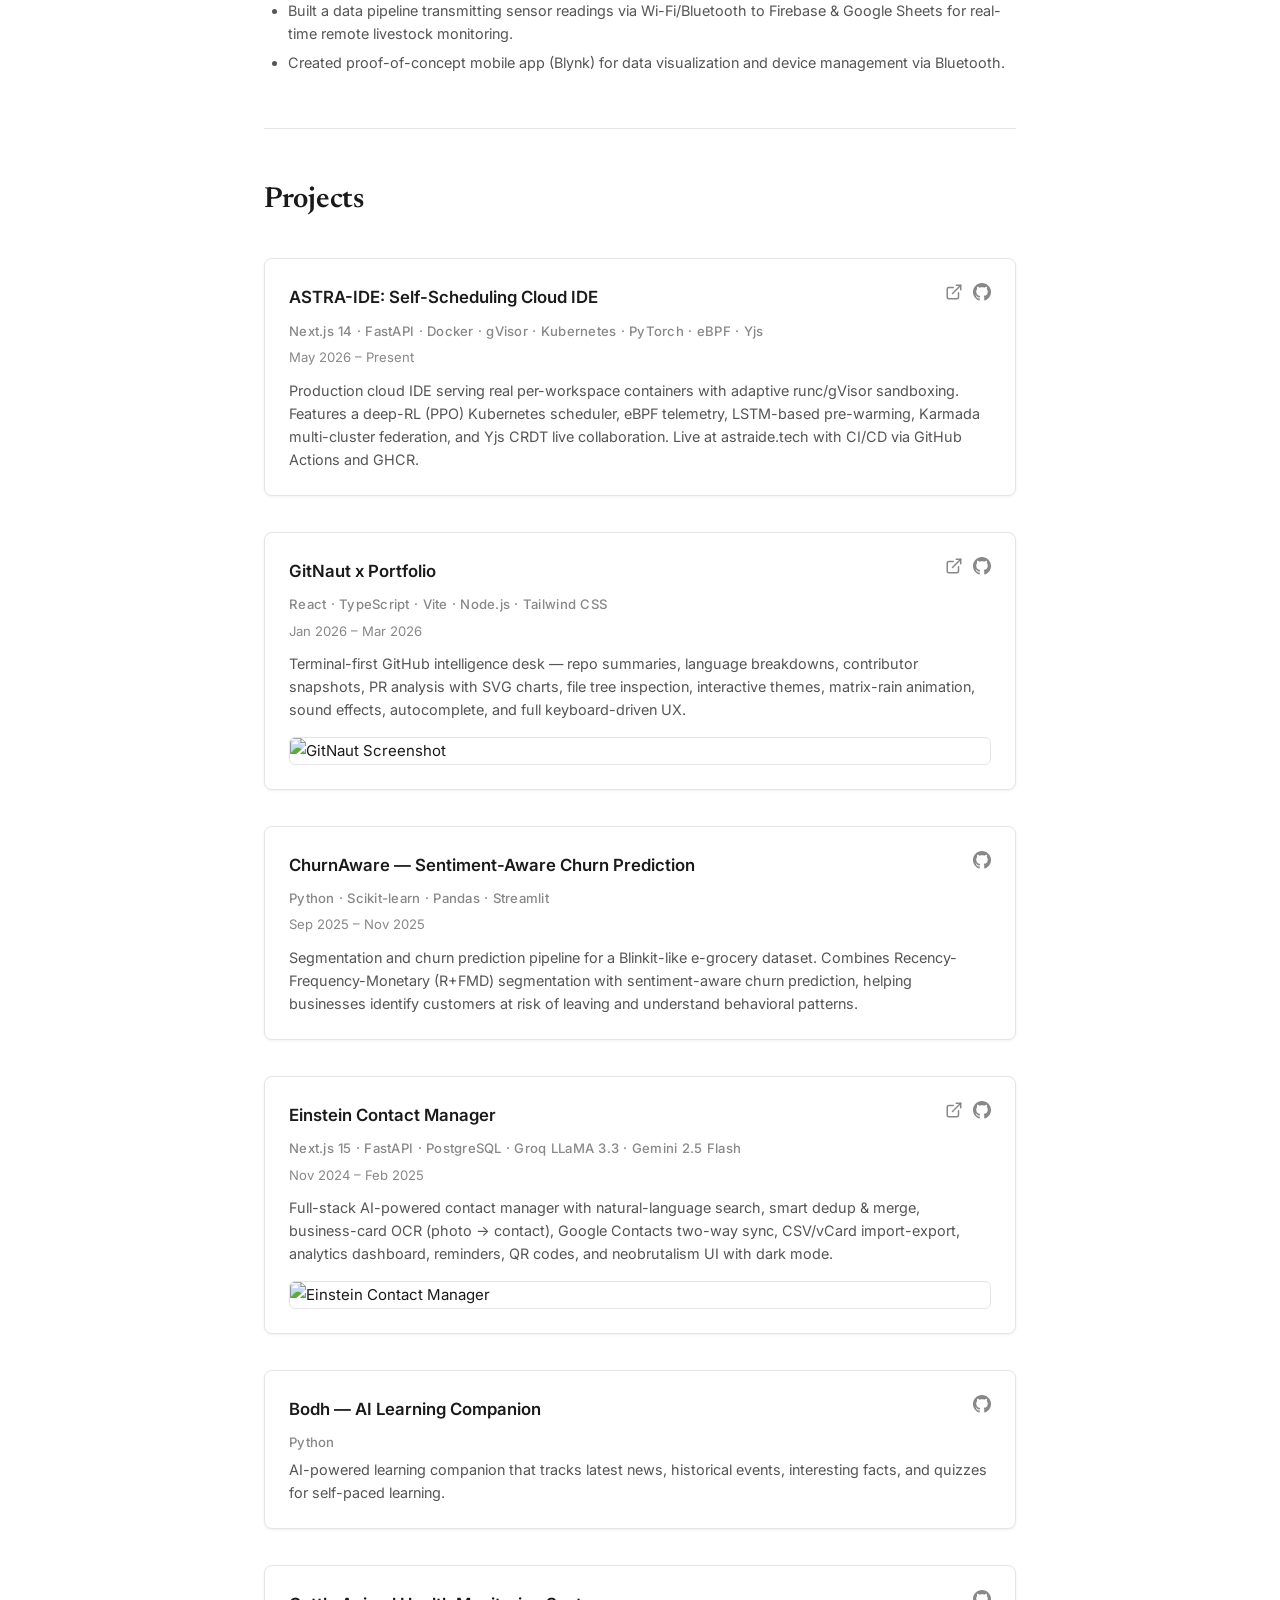
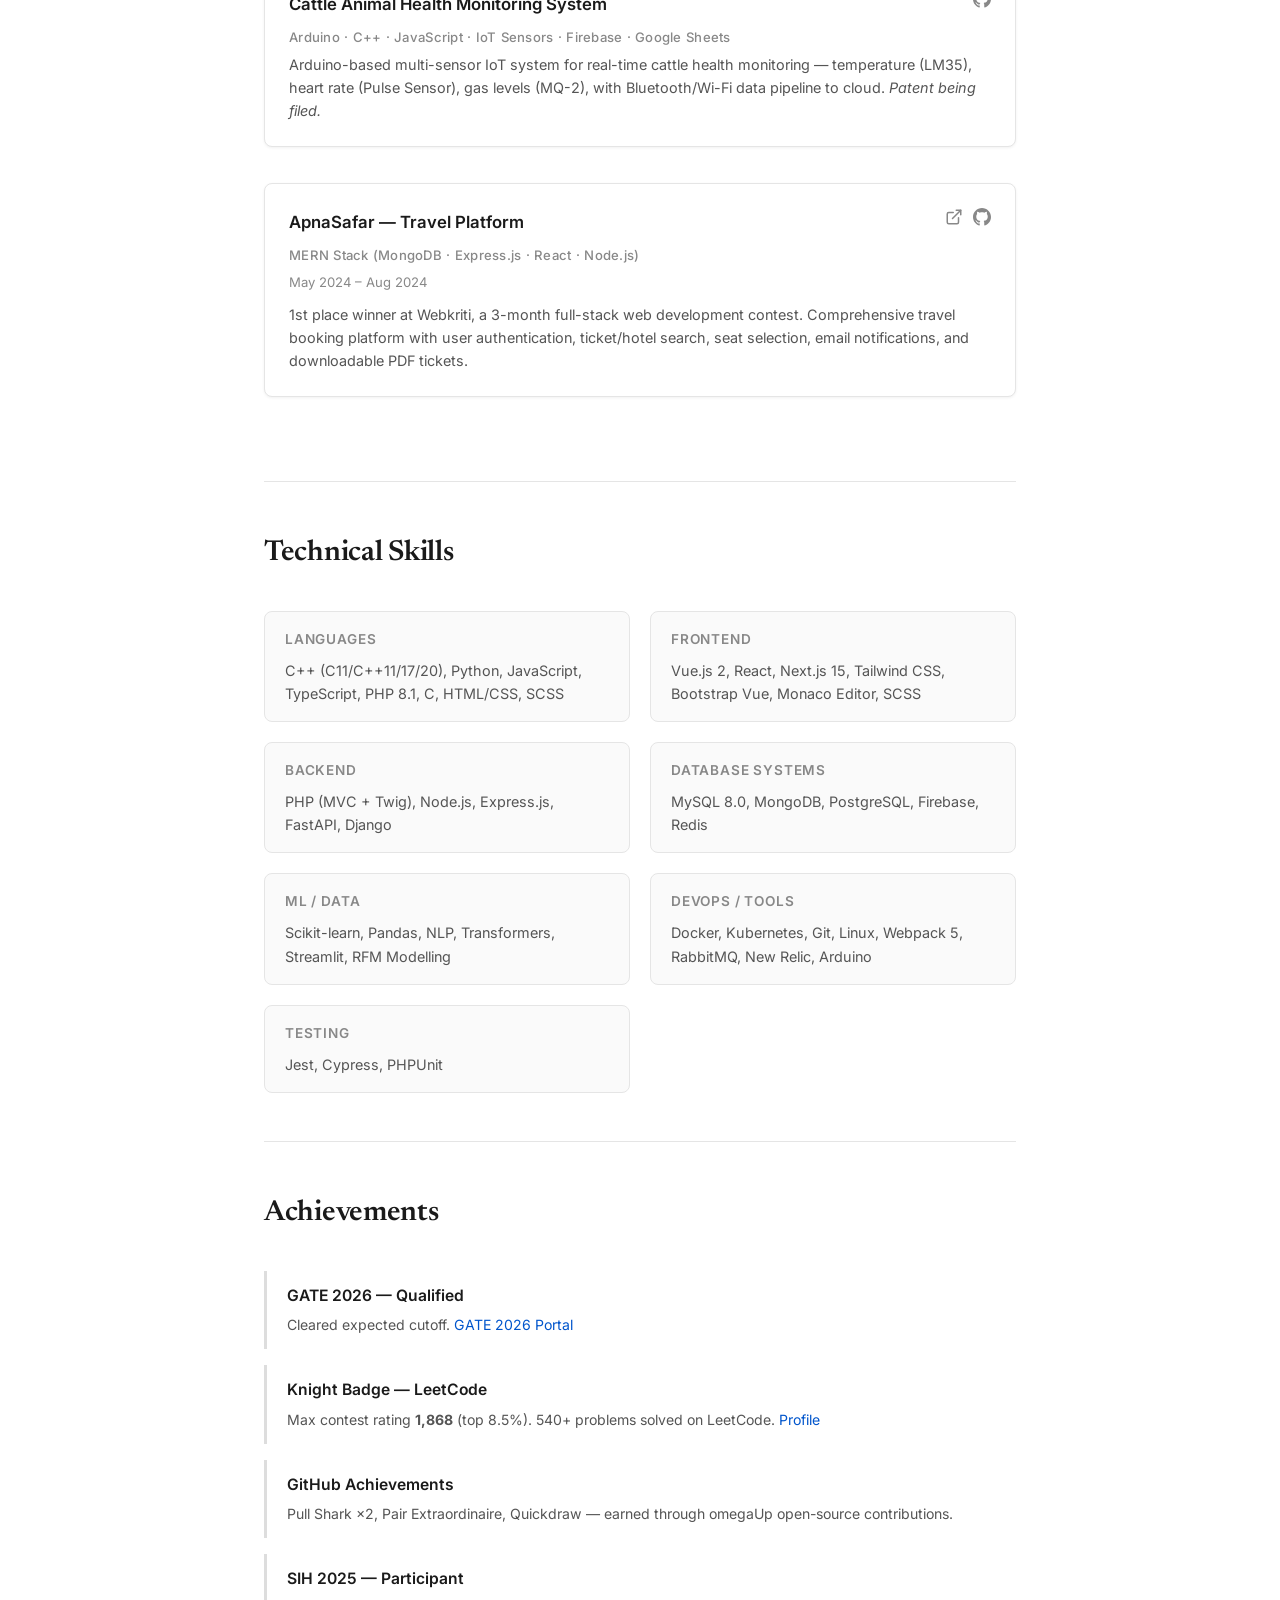
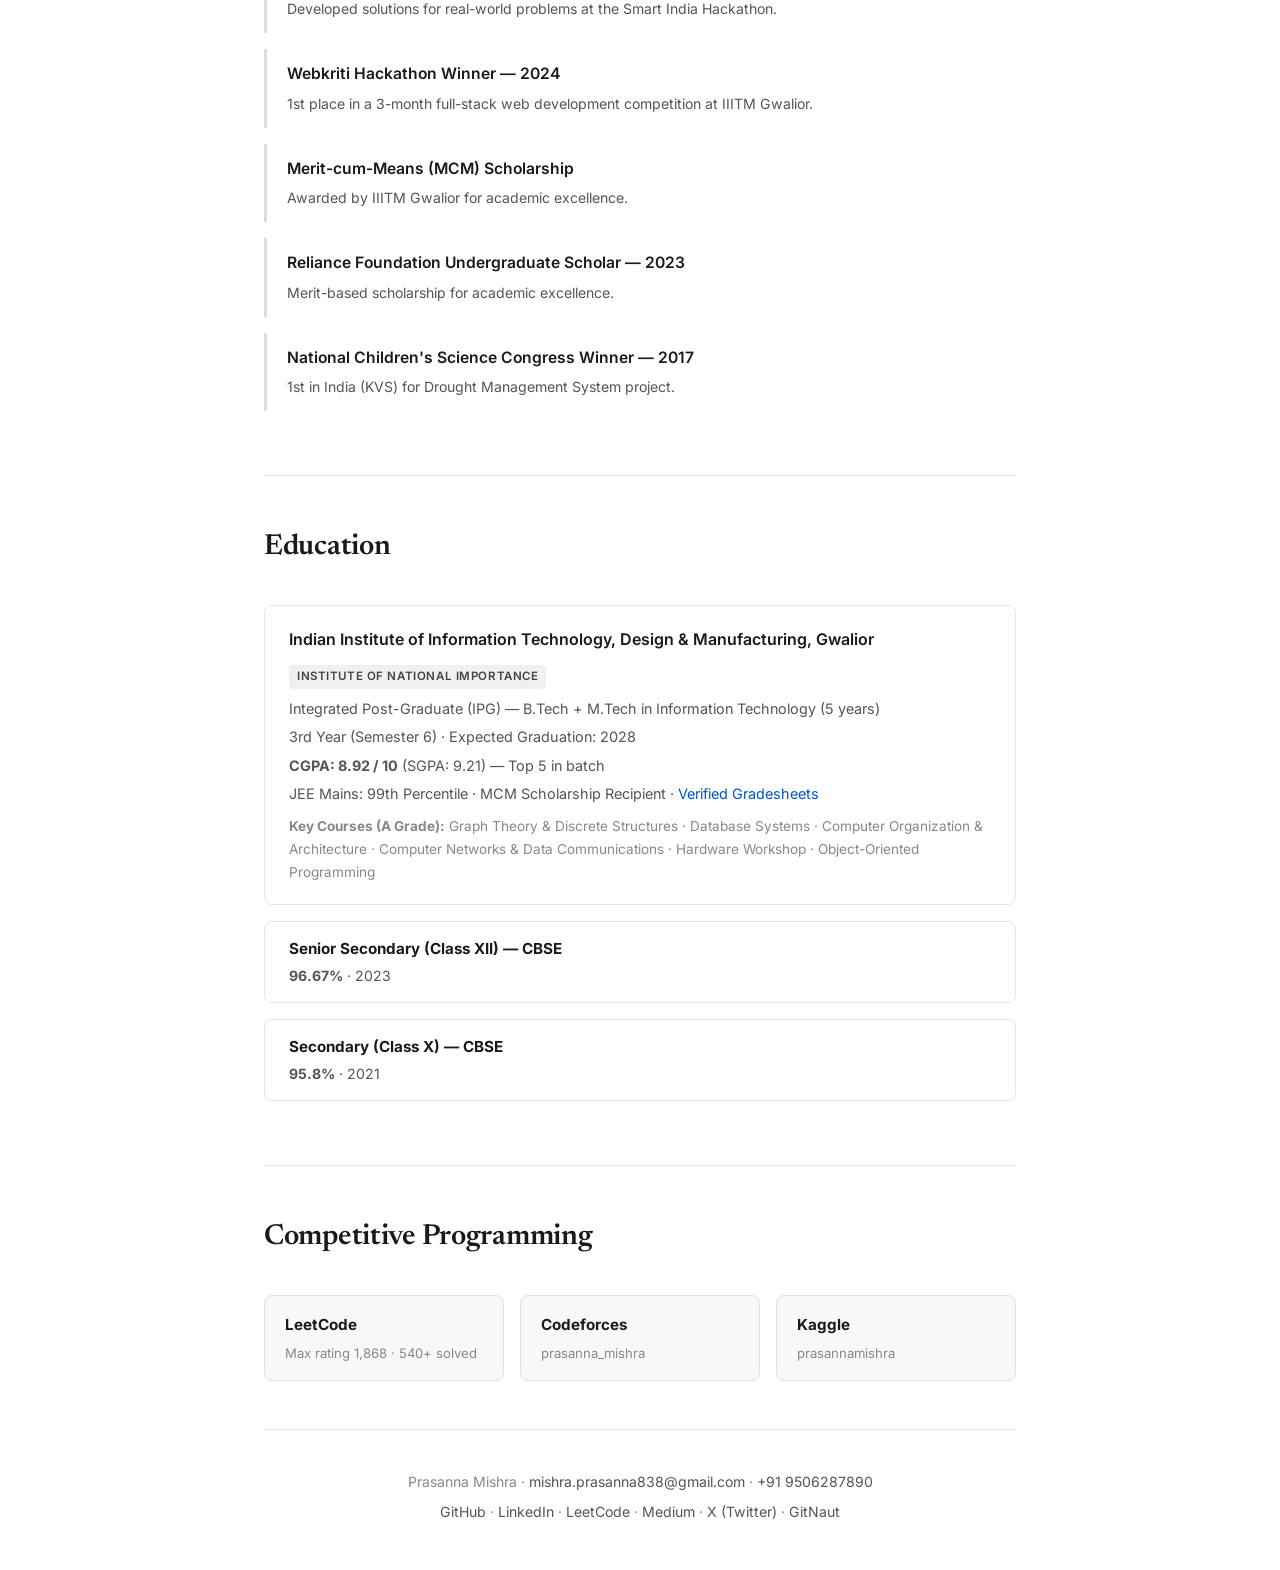
==== commit bfe454da: "Update omegaUp PR count and LeetCode stats" ====
--- a/index.html
+++ b/index.html
@@ -56,7 +56,7 @@
           Contributor <a href="https://github.com/omegaup/omegaup" target="_blank">@omegaUp</a> ·
           Building <a href="https://astraide.tech" target="_blank">ASTRA-IDE</a> ·
           Knight <a href="https://leetcode.com/u/Prasanna_Mishra/" target="_blank">@LeetCode</a> ·
-          500+ problems solved ·
+          540+ problems solved ·
           Building with ML &amp; Backend systems
         </p>
         <div class="hero-links">
@@ -113,7 +113,7 @@
         <p class="exp-meta">Aug 2025 – Present &nbsp;·&nbsp; Remote</p>
         <p class="exp-desc">omegaUp is an online judge &amp; education platform built with Vue 2, TypeScript, PHP 8.1, MySQL 8.0, Docker, Kubernetes, Redis, RabbitMQ, Webpack, Jest, Cypress, and PHPUnit.</p>
         <ul>
-          <li>Merged <a href="https://github.com/omegaup/omegaup/pulls?q=is%3Apr+author%3APrasannaMishra001+is%3Aclosed" target="_blank"><strong>21 pull requests</strong></a> into the main repository; contributing 4–5 hours daily.</li>
+          <li>Merged <a href="https://github.com/omegaup/omegaup/pulls?q=is%3Apr+author%3APrasannaMishra001+is%3Aclosed" target="_blank"><strong>60 pull requests</strong></a> into the main repository (40 since May 2026, +14K lines), including the GSoC 2026 cron control plane.</li>
           <li>Built <a href="https://github.com/omegaup/omegaup/pull/8794" target="_blank">GitHub OAuth sign-in</a> end-to-end — PHP controller, DB migration, Vue components, TS types (25 files, +713 lines).</li>
           <li>Shipped <a href="https://github.com/omegaup/omegaup/pull/8412" target="_blank">human-readable contest dates</a> across Vue, TypeScript &amp; i18n with zero regressions (15 files, +544 lines).</li>
           <li>Improved <a href="https://github.com/omegaup/omegaup/pull/8959" target="_blank">custom test-case discoverability</a> in the Bootstrap-dense arena interface (14 files).</li>
@@ -303,7 +303,7 @@
 
       <div class="achievement-card">
         <h3>Knight Badge — LeetCode</h3>
-        <p>Rating <strong>1,858</strong>. 500+ problems solved across platforms (400+ on LeetCode alone). <a href="https://leetcode.com/u/Prasanna_Mishra/" target="_blank">Profile</a></p>
+        <p>Max contest rating <strong>1,868</strong> (top 8.5%). 540+ problems solved on LeetCode. <a href="https://leetcode.com/u/Prasanna_Mishra/" target="_blank">Profile</a></p>
       </div>
 
       <div class="achievement-card">
@@ -367,7 +367,7 @@
       <div class="cp-grid">
         <a href="https://leetcode.com/u/Prasanna_Mishra/" target="_blank" class="cp-card">
           <strong>LeetCode</strong>
-          <span>Knight — Rating 1,858 · 400+ solved</span>
+          <span>Max rating 1,868 · 540+ solved</span>
         </a>
         <a href="https://codeforces.com/profile/prasanna_mishra" target="_blank" class="cp-card">
           <strong>Codeforces</strong>
